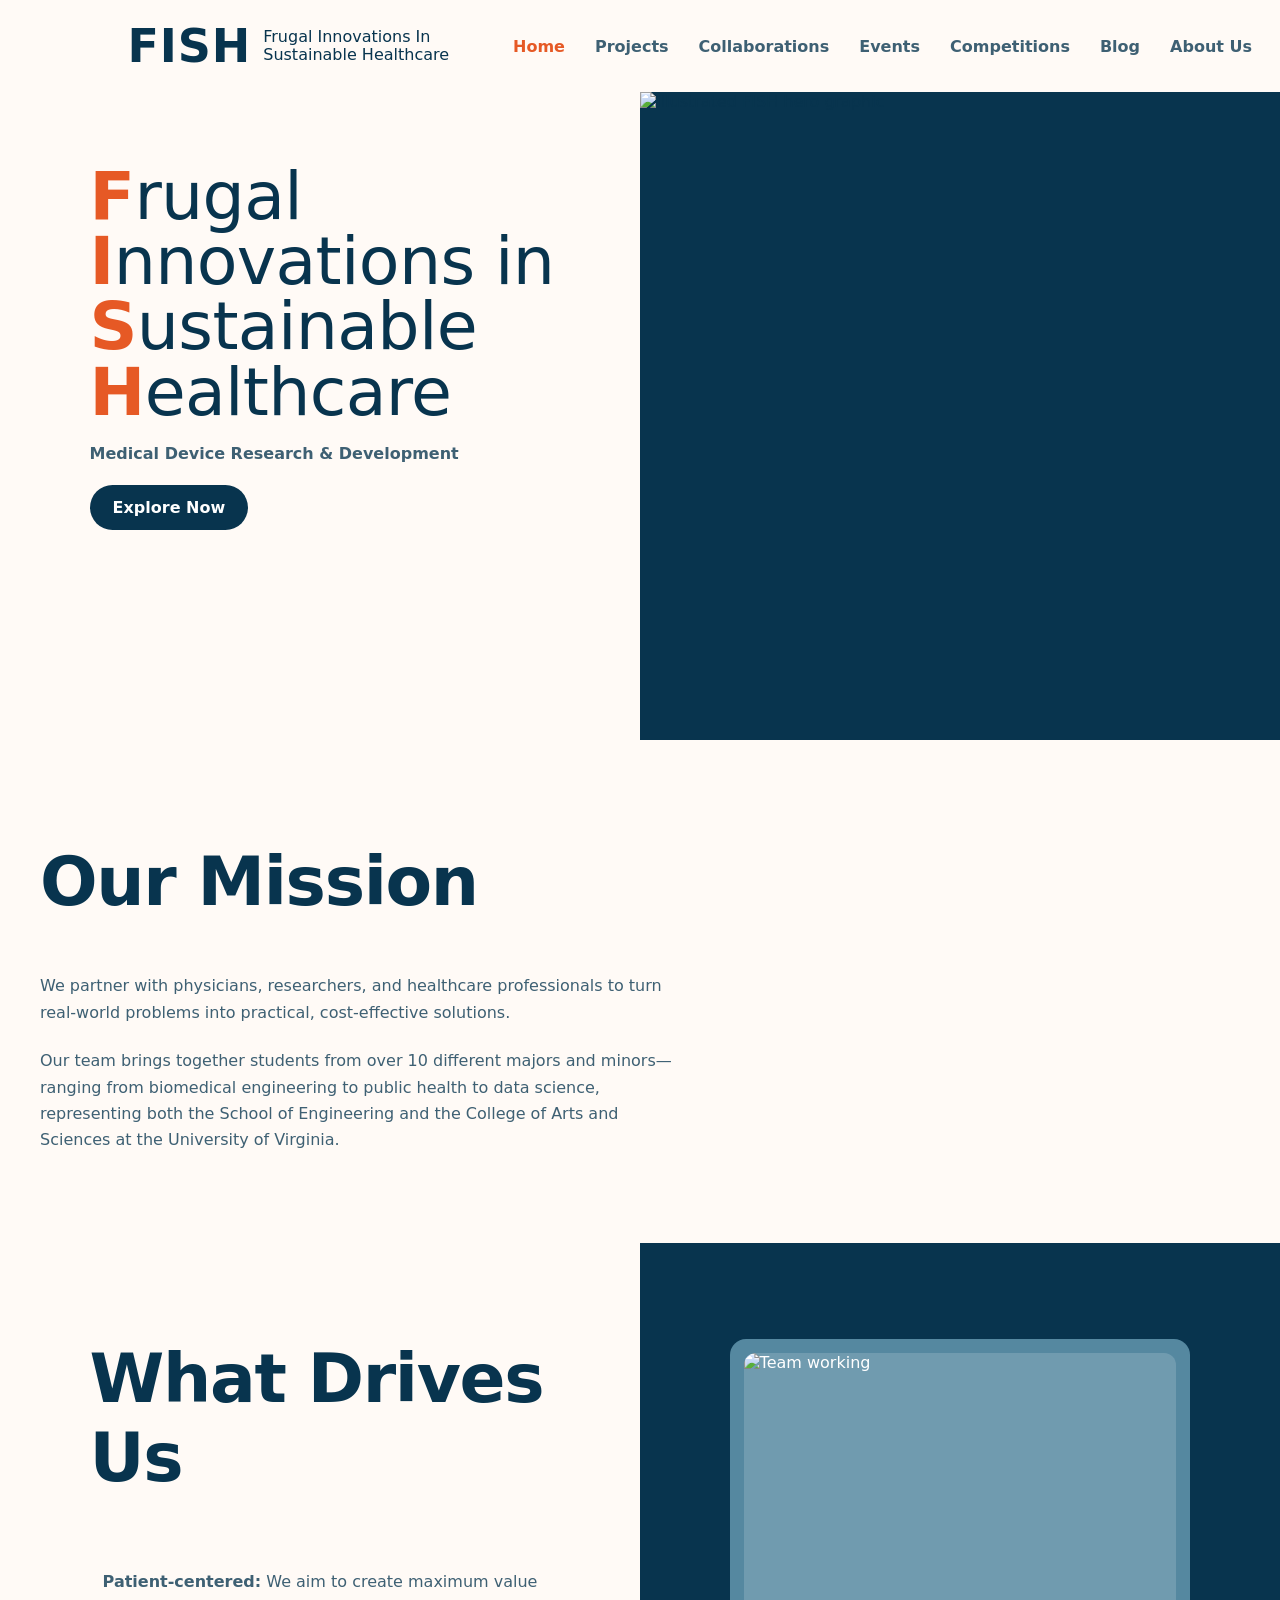
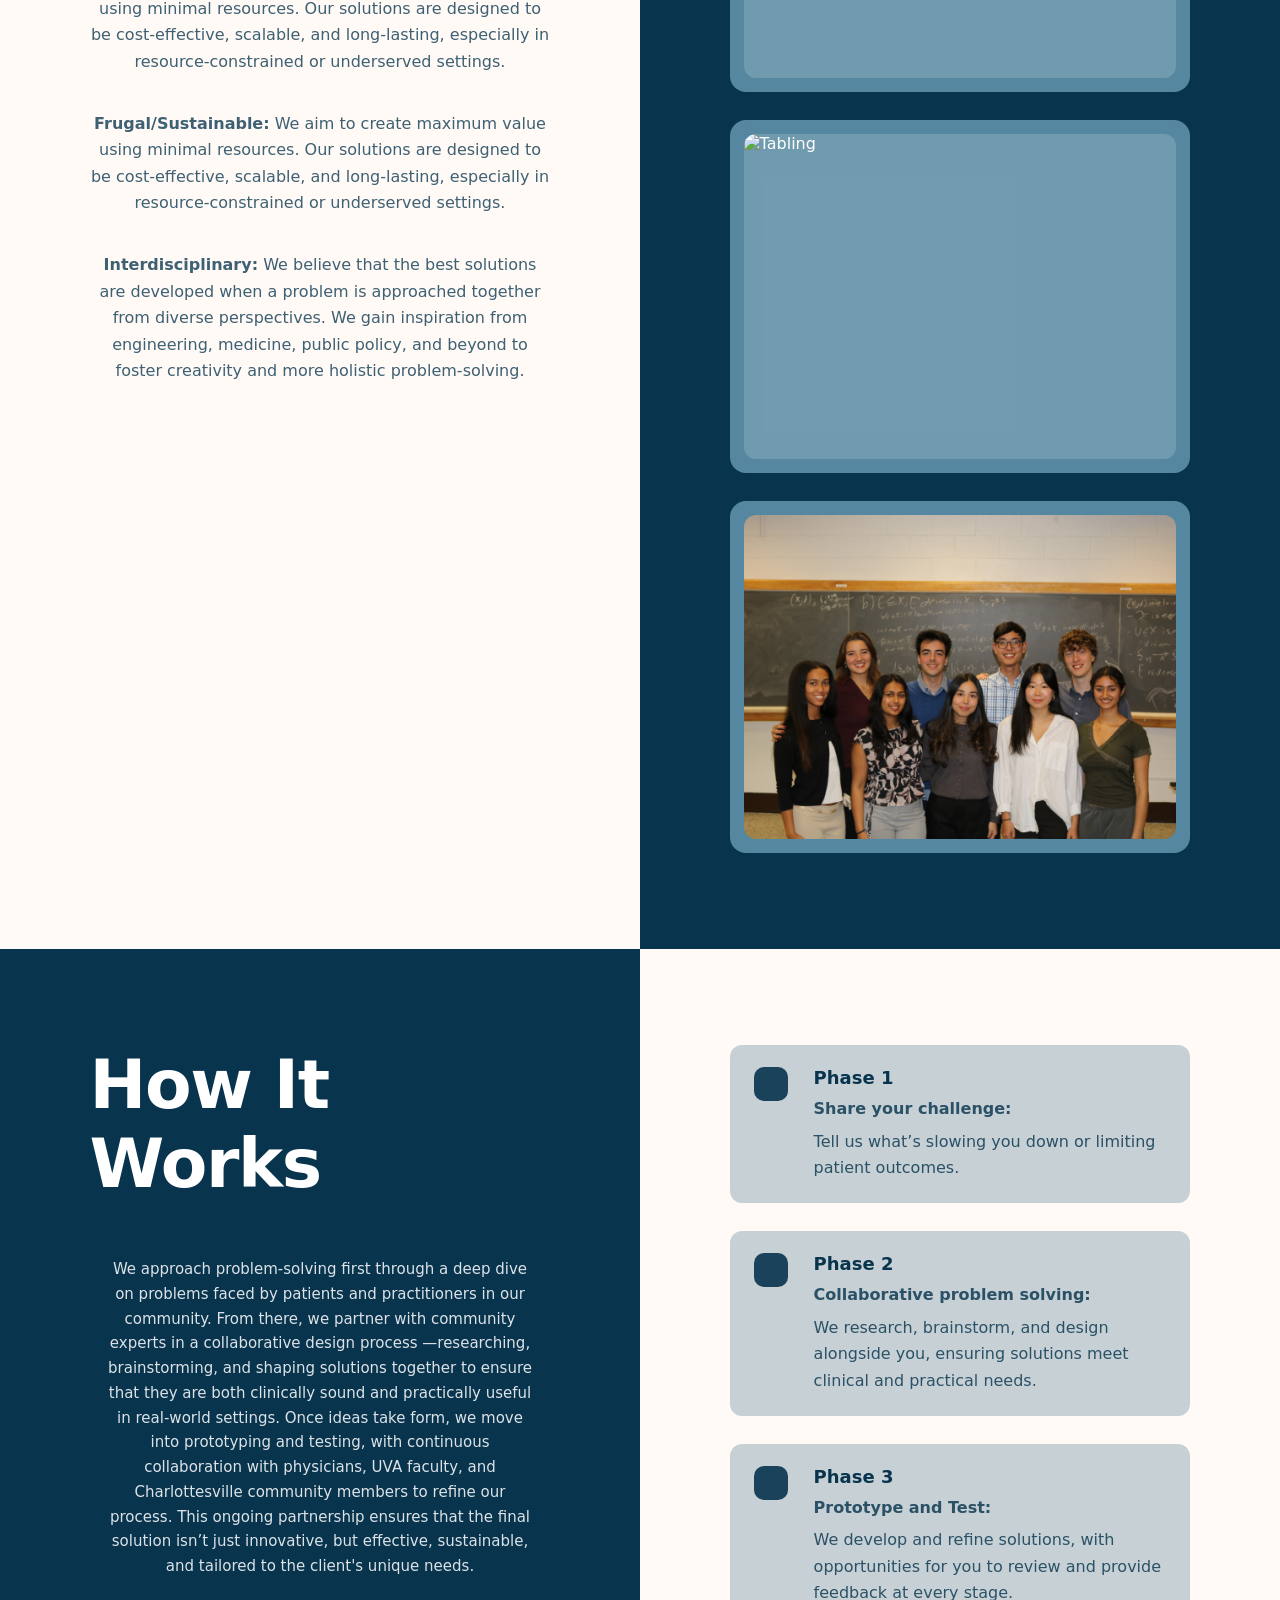
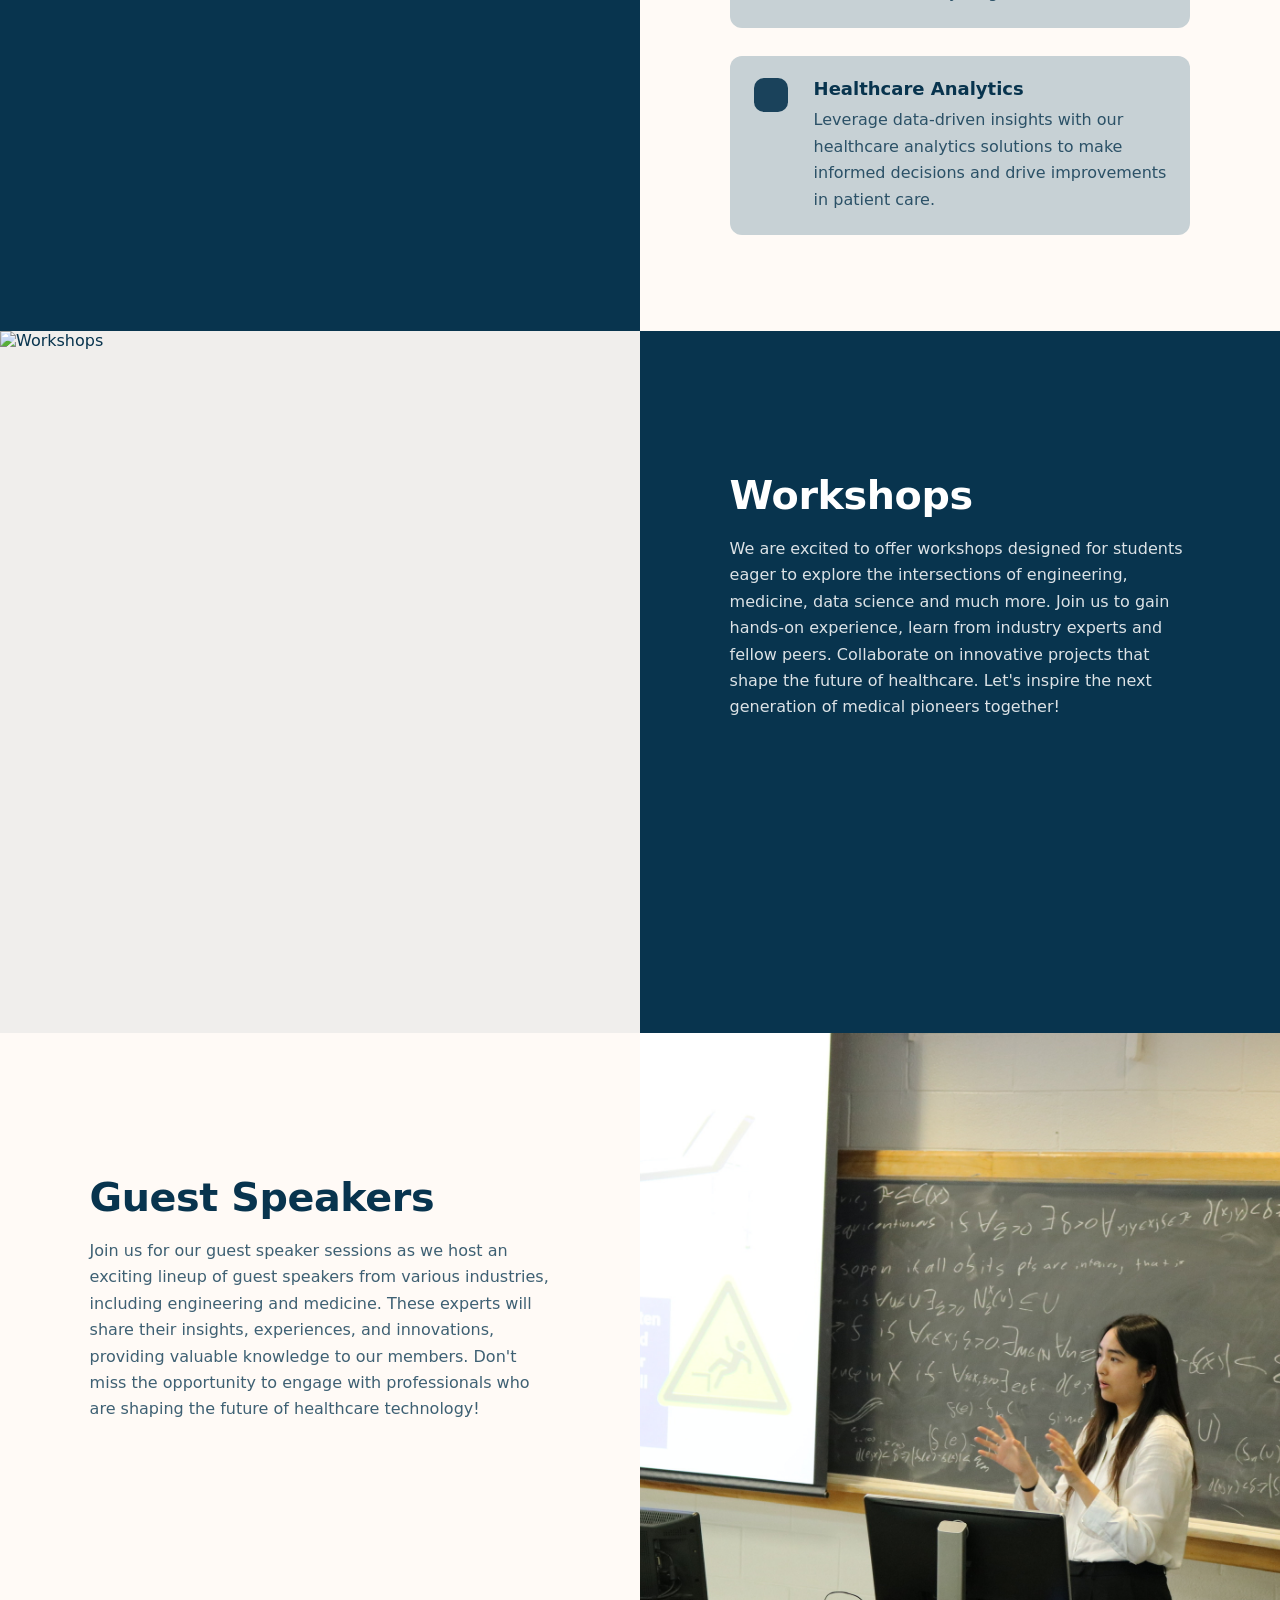
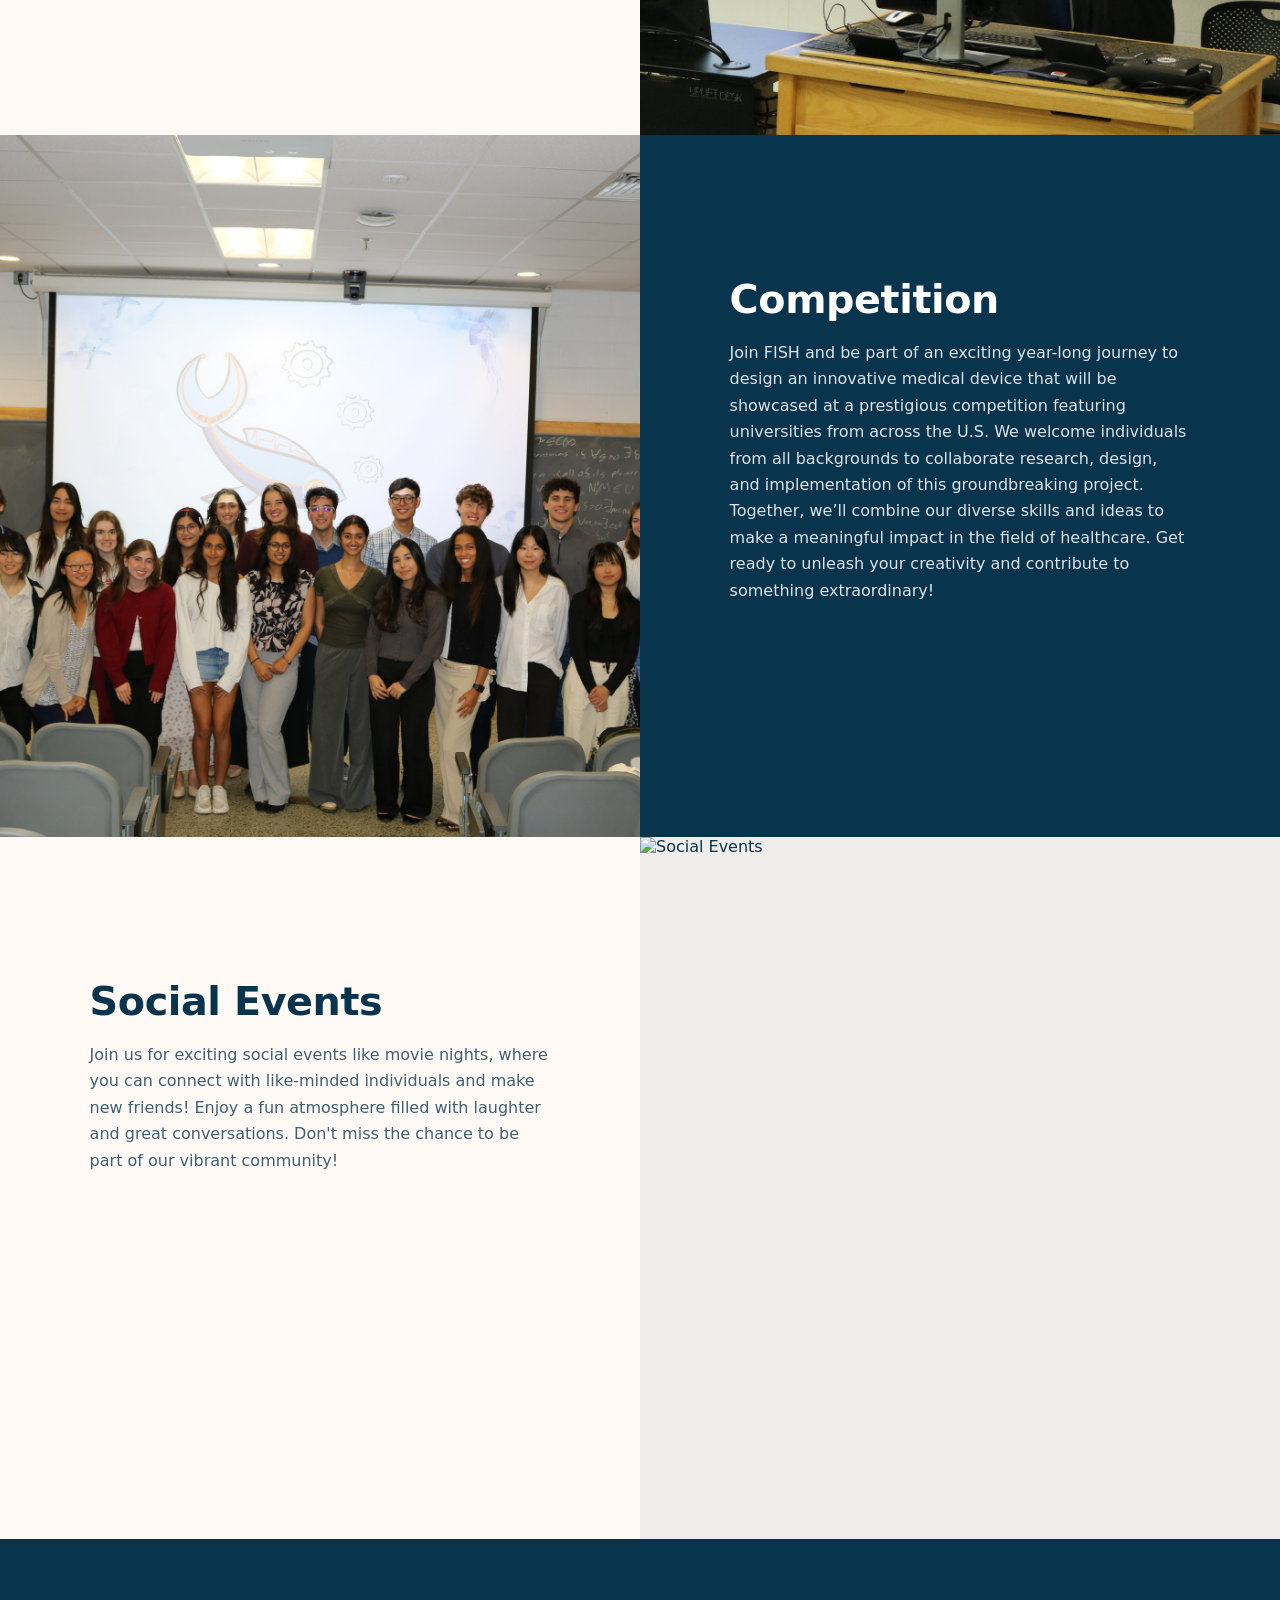
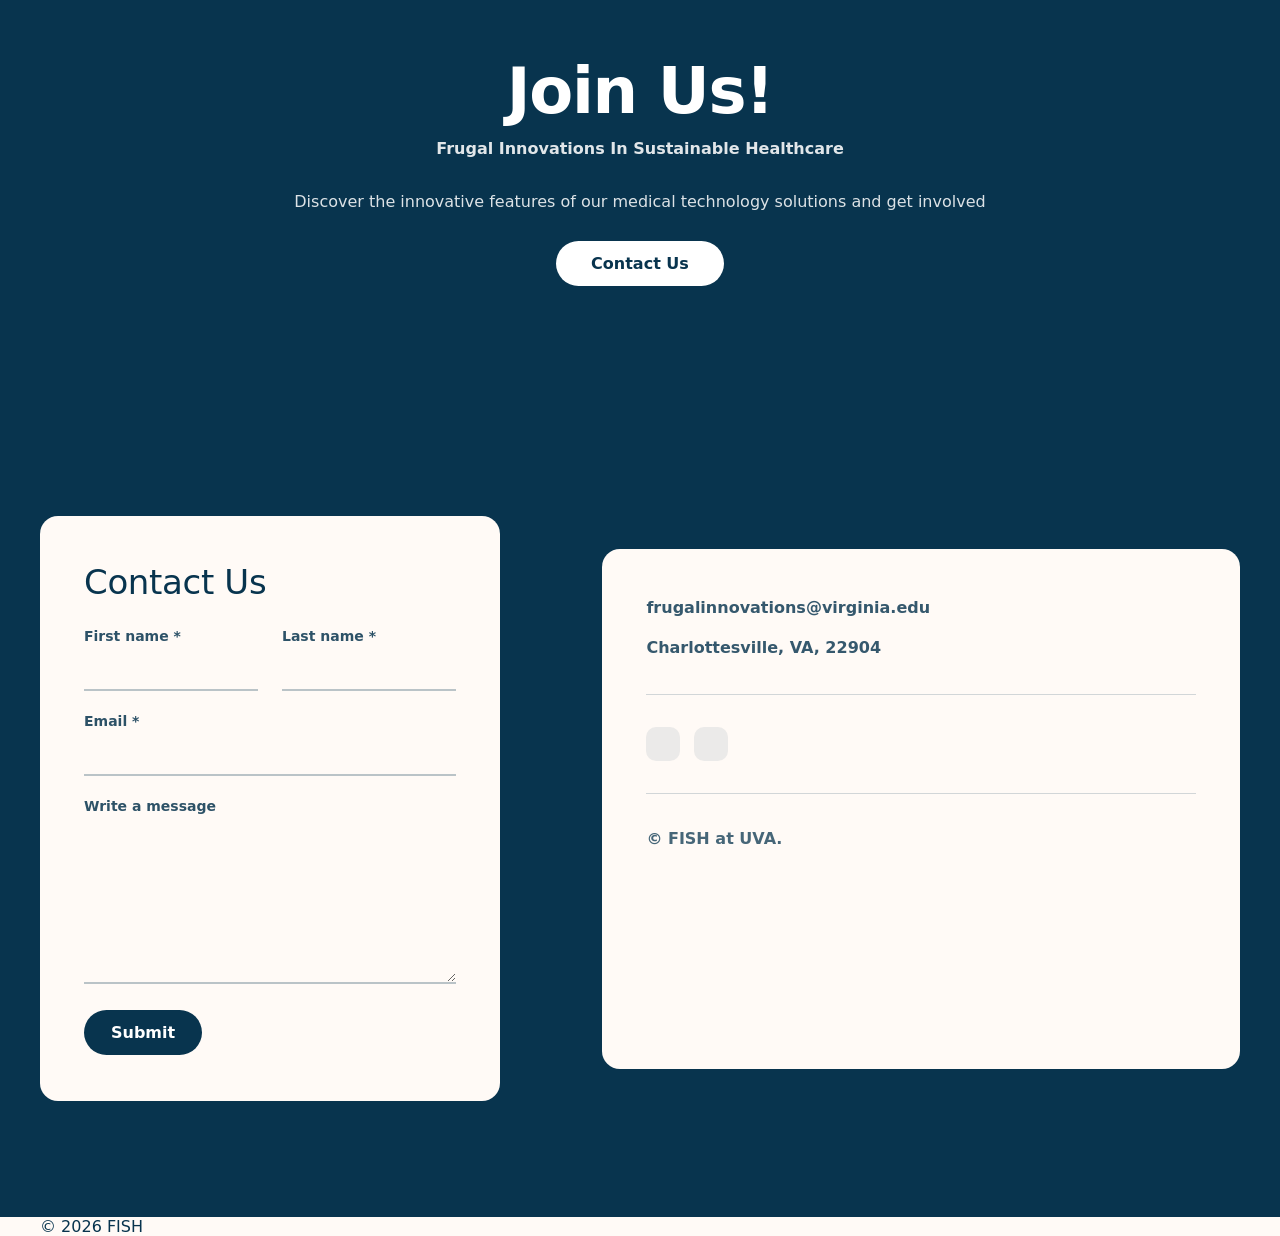
==== index.html @ 3582f3e3 "Coded home page and added most necessary images" ====
<!doctype html>
<html lang="en">
<head>
    <meta charset="utf-8" />
    <meta name="viewport" content="width=device-width, initial-scale=1" />
    <title>FISH | Home</title>
    <link rel="stylesheet" href="css/styles.css" />
</head>

<body>
<!-- Fixed header (always visible) -->
<header class="site-header">
    <div class="container header-inner">
        <a class="brand" href="index.html" aria-label="Home">
            <img class="brand-mark" src="assets/brand/fish-main.png" alt="FISH logo" />
            <div class="brand-meta brand-meta--inline">
                <div class="brand-name">FISH</div>
                <div class="brand-tagline brand-tagline--inline">
                    Frugal Innovations In<br> Sustainable Healthcare
                </div>
            </div>
        </a>

        <button class="nav-toggle" aria-controls="primary-nav" aria-expanded="false">
            <span class="sr-only">Menu</span> ☰
        </button>

        <nav id="primary-nav" class="site-nav" aria-label="Primary navigation">
            <a class="nav-link" href="index.html">Home</a>

            <div class="nav-dropdown">
                <a class="nav-link" href="pages/projects.html">Projects</a>
                <div class="dropdown-panel" role="menu" aria-label="Projects submenu">
                    <a class="dropdown-link" href="pages/timeline.html">Timeline</a>
                </div>
            </div>

            <a class="nav-link" href="pages/collaborations.html">Collaborations</a>
            <a class="nav-link" href="pages/events.html">Events</a>
            <a class="nav-link" href="pages/competitions.html">Competitions</a>
            <a class="nav-link" href="pages/blog.html">Blog</a>
            <a class="nav-link" href="pages/about.html">About Us</a>
        </nav>
    </div>
</header>

<main class="page">
    <!-- First Section -->
    <section class="hero">
        <div class="container hero-inner">
            <div class="hero-left">
                <h1 class="hero-title">
                    <span class="accent">F</span>rugal<br>
                    <span class="accent">I</span>nnovations in<br>
                    <span class="accent">S</span>ustainable<br>
                    <span class="accent">H</span>ealthcare
                </h1>

                <p class="hero-subtitle">Medical Device Research &amp; Development</p>

                <a class="btn primary" href="pages/projects.html">Explore Now</a>

                <!-- Optional decorative PNG later:
                <img class="hero-decor hero-decor-coral" src="assets/photos/hero-coral.png" alt="" aria-hidden="true">
                -->
            </div>

            <div class="hero-right">
                <img
                        class="hero-illustration"
                        src="assets/brand/fish-illustration.png"
                        alt="Illustrated FISH hero graphic"
                />
            </div>
        </div>
    </section>

    <!-- (Below here: same structure as before; keeping placeholders for photos) -->

    <!-- OUR MISSION -->
    <section class="mission" id="mission">
        <div class="mission-title-row">
            <h2 class="mission-title">Our Mission</h2>
            <!-- <span class="mission-squiggle" aria-hidden="true"></span> -->
        </div>

        <div class="mission-body">
            <div class="mission-text">
                <p>
                    We partner with physicians, researchers, and healthcare professionals to turn
                    real-world problems into practical, cost-effective solutions.
                </p>
                <p>

                    Our team brings together students from over 10 different majors and minors—ranging from biomedical
                    engineering to public health to data science, representing both the School of Engineering
                    and the College of Arts and Sciences at the University of Virginia.
                </p>
            </div>

            <div class="mission-art">
                <!-- Uncomment later if/when you add it:
                <img src="assets/photos/mission-coral.png" alt="" aria-hidden="true">
                -->
                <!-- <div class="mission-art-circle" aria-hidden="true"></div> -->
            </div>
        </div>
    </section>

    <!-- WHAT DRIVES US (split) -->
    <section class="split split--right-dark drives" id="drives">
        <div class="split-side split-left">
            <div class="split-content drives-left">
                <h2 class="title-xl">What Drives Us</h2>

                <div class="drives-copy">
                    <p>
                        <strong>Patient-centered:</strong> We aim to create maximum value using minimal resources.
                        Our solutions are designed to be cost-effective, scalable, and long-lasting,
                        especially in resource-constrained or underserved settings.
                    </p>

                    <p>
                        <strong>Frugal/Sustainable:</strong> We aim to create maximum value using minimal resources.
                        Our solutions are designed to be cost-effective, scalable, and long-lasting,
                        especially in resource-constrained or underserved settings.
                    </p>

                    <p>
                        <strong>Interdisciplinary:</strong> We believe that the best solutions are developed
                        when a problem is approached together from diverse perspectives.
                        We gain inspiration from engineering, medicine, public policy, and beyond
                        to foster creativity and more holistic problem-solving.
                    </p>
                </div>
            </div>
        </div>

        <div class="split-side split-right">
            <div class="split-content drives-right">
                <div class="photo-stack">
                    <div class="photo-frame">
                        <div class="photo-inner">
                            <img src="assets/photos/what-drives-us-image-1.heic" alt="Team working" />
                        </div>
                    </div>

                    <div class="photo-frame">
                        <div class="photo-inner">
                            <img src="assets/photos/what-drives-us-image-2.HEIC" alt="Tabling" />
                        </div>
                    </div>

                    <div class="photo-frame">
                        <div class="photo-inner">
                            <img src="assets/photos/what-drives-us-image-3.JPG" alt="Group photo" />
                        </div>
                    </div>
                </div>
            </div>
        </div>
    </section>

    <!-- HOW IT WORKS (split, left dark) -->
    <section class="split split--left-dark how" id="how">
        <div class="split-side split-left">
            <div class="split-content how-left">
                <h2 class="title-xl title-xl--light">How It Works</h2>

                <p class="how-paragraph">
                    We approach problem-solving first through a deep dive on problems faced by patients
                    and practitioners in our community.
                    From there, we partner with community experts in a collaborative design process
                    —researching, brainstorming, and shaping solutions together to ensure that they are
                    both clinically sound and practically useful in real-world settings.
                    Once ideas take form, we move into prototyping and testing,
                    with continuous collaboration with physicians, UVA faculty, and Charlottesville community members
                    to refine our process. This ongoing partnership ensures that the final solution isn’t just innovative,
                    but effective, sustainable, and tailored to the client's unique needs.
                </p>
            </div>
        </div>

        <div class="split-side split-right">
            <div class="split-content how-right">
                <div class="card-stack">
                    <article class="phase-card">
                        <div class="phase-icon" aria-hidden="true"></div>
                        <div>
                            <h3 class="phase-title">Phase 1</h3>
                            <p class="phase-bold">Share your challenge:</p>
                            <p>Tell us what’s slowing you down or limiting patient outcomes.</p>
                        </div>
                    </article>

                    <article class="phase-card">
                        <div class="phase-icon" aria-hidden="true"></div>
                        <div>
                            <h3 class="phase-title">Phase 2</h3>
                            <p class="phase-bold">Collaborative problem solving:</p>
                            <p>We research, brainstorm, and design alongside you, ensuring solutions meet clinical and practical needs.</p>
                        </div>
                    </article>

                    <article class="phase-card">
                        <div class="phase-icon" aria-hidden="true"></div>
                        <div>
                            <h3 class="phase-title">Phase 3</h3>
                            <p class="phase-bold">Prototype and Test:</p>
                            <p>We develop and refine solutions, with opportunities for you to review and provide feedback at every stage.</p>
                        </div>
                    </article>

                    <article class="phase-card">
                        <div class="phase-icon" aria-hidden="true"></div>
                        <div>
                            <h3 class="phase-title">Healthcare Analytics</h3>
                            <p>Leverage data-driven insights with our healthcare analytics solutions to make informed decisions and drive improvements in patient care.</p>
                        </div>
                    </article>
                </div>
            </div>
        </div>
    </section>

    <!-- WORKSHOPS (photo left, dark panel right) -->
    <section class="split split--right-dark feature" id="workshops">
        <div class="split-side split-left">
            <div class="feature-photo-wrap">
                <div class="feature-photo-box">
                    <img src="assets/photos/workshops-image.heic" alt="Workshops" />
                </div>
            </div>
        </div>

        <div class="split-side split-right">
            <div class="split-content feature-panel">
                <h2 class="title-lg title-lg--light">Workshops</h2>
                <p class="feature-text">
                    We are excited to offer workshops designed for students eager to explore the intersections of engineering, medicine,
                    data science and much more. Join us to gain hands-on experience, learn from industry experts and fellow peers.
                    Collaborate on innovative projects that shape the future of healthcare. Let's inspire the next generation of medical pioneers together!
                </p>
            </div>
        </div>
    </section>

    <!-- GUEST SPEAKERS (light text left, photo right) -->
    <section class="split feature feature--reverse" id="guest-speakers">
        <div class="split-side split-left">
            <div class="split-content feature-panel feature-panel--light">
                <h2 class="title-lg">Guest Speakers</h2>
                <p class="feature-text feature-text--dark">
                    Join us for our guest speaker sessions as we host an exciting lineup of guest speakers from various industries, including engineering and medicine.
                    These experts will share their insights, experiences, and innovations, providing valuable knowledge to our members.
                    Don't miss the opportunity to engage with professionals who are shaping the future of healthcare technology!
                </p>
            </div>
        </div>

        <div class="split-side split-right split-right--photo">
            <div class="feature-photo-wrap">
                <div class="feature-photo-box">
                    <img src="assets/photos/guest-speakers-image.JPG" alt="Guest Speakers" />
                </div>
            </div>
        </div>
    </section>

    <!-- COMPETITION (photo left, dark panel right) -->
    <section class="split split--right-dark feature" id="competition">
        <div class="split-side split-left">
            <div class="feature-photo-wrap">
                <div class="feature-photo-box">
                    <img src="assets/photos/competition-image.JPG" alt="Competition" />
                </div>
            </div>
        </div>

        <div class="split-side split-right">
            <div class="split-content feature-panel">
                <h2 class="title-lg title-lg--light">Competition</h2>
                <p class="feature-text">
                    Join FISH and be part of an exciting year-long journey to design an innovative medical device that will be showcased at a prestigious competition featuring universities from across the U.S.
                    We welcome individuals from all backgrounds to collaborate research, design, and implementation of this groundbreaking project.
                    Together, we’ll combine our diverse skills and ideas to make a meaningful impact in the field of healthcare.
                    Get ready to unleash your creativity and contribute to something extraordinary!
                </p>
            </div>
        </div>
    </section>

    <!-- SOCIAL EVENTS (light text left, photo right) -->
    <section class="split feature feature--reverse" id="social-events">
        <div class="split-side split-left">
            <div class="split-content feature-panel feature-panel--light">
                <h2 class="title-lg">Social Events</h2>
                <p class="feature-text feature-text--dark">
                    Join us for exciting social events like movie nights, where you can connect with like-minded individuals and make new friends!
                    Enjoy a fun atmosphere filled with laughter and great conversations.
                    Don't miss the chance to be part of our vibrant community!
                </p>
            </div>
        </div>

        <div class="split-side split-right split-right--photo">
            <div class="feature-photo-wrap">
                <div class="feature-photo-box">
                    <img src="assets/photos/social-events-image.JPG" alt="Social Events" />
                </div>
            </div>
        </div>
    </section>

    <!-- JOIN US (full-width band) -->
    <section class="cta" id="join">
        <div class="cta-inner">
            <h2 class="cta-title">Join Us!</h2>
            <p class="cta-subtitle">Frugal Innovations In Sustainable Healthcare</p>
            <p class="cta-desc">Discover the innovative features of our medical technology solutions and get involved</p>
            <a class="btn cta-btn" href="#contact">Contact Us</a>
        </div>
    </section>

    <!-- CONTACT (full-width dark background with two cards) -->
    <section class="contact-section" id="contact">
        <div class="contact-grid">
            <div class="contact-card">
                <h2 class="contact-title">Contact Us</h2>

                <form class="contact-form" action="#" method="post">
                    <div class="form-row">
                        <div class="field">
                            <label for="firstName">First name *</label>
                            <input id="firstName" name="firstName" required />
                        </div>

                        <div class="field">
                            <label for="lastName">Last name *</label>
                            <input id="lastName" name="lastName" required />
                        </div>
                    </div>

                    <div class="field">
                        <label for="email">Email *</label>
                        <input id="email" name="email" type="email" required />
                    </div>

                    <div class="field">
                        <label for="message">Write a message</label>
                        <textarea id="message" name="message" rows="6"></textarea>
                    </div>

                    <button class="btn submit-btn" type="submit">Submit</button>
                </form>
            </div>

            <div class="contact-card contact-card--wide">
                <div class="contact-info">
                    <p class="contact-line">frugalinnovations@virginia.edu</p>
                    <p class="contact-line">Charlottesville, VA, 22904</p>

                    <div class="divider"></div>

                    <div class="social-row" aria-label="Social links">
                        <a class="social-icon" href="#" aria-label="GroupMe">
                            <!-- <img src="assets/brand/groupme.png" alt="" /> -->
                        </a>
                        <a class="social-icon" href="#" aria-label="Instagram">
                            <!-- <img src="assets/brand/instagram.png" alt="" /> -->
                        </a>
                    </div>

                    <div class="divider"></div>

                    <p class="fineprint">© FISH at UVA.</p>
                </div>
            </div>
        </div>
    </section>

<footer class="site-footer">
    <div class="container footer-inner">
        <span>© <span id="year"></span> FISH</span>
    </div>
</footer>

<script src="js/nav.js"></script>
</body>
</html>
---- css/styles.css ----
:root{
    /* Wix colors you provided */
    --bg: #FFFAF6;        /* base color */
    --panel: #08344E;     /* base color behind illustration */
    --accent: #E65925;    /* accent orange */

    /* system font stack (no API) */
    --font: system-ui, -apple-system, "Segoe UI", Roboto, Helvetica, Arial, "Noto Sans", "Liberation Sans", sans-serif;


    /* Supporting colors */
    --text: #08344E;
    --muted: rgba(8, 52, 78, 0.78);
    --muted2: rgba(8, 52, 78, 0.65);
    --border: rgba(8, 52, 78, 0.14);

    --header-h: 92px;
    --max: 1200px;
    --pad: 24px;
}

*{ box-sizing: border-box; }
html, body { height: 100%; }
body{
    margin: 0;
    background: var(--bg);
    color: var(--text);
    font-family: var(--font);
}

button, input, textarea, select{
    font: inherit;
}

a{ color: inherit; text-decoration: none; }
img{ display: block; max-width: 100%; height: auto; }

.container{
    width: min(var(--max), 100% - 2*var(--pad));
    margin: 0 auto;
}

.page{ padding-top: var(--header-h); }

/* ---------- Header ---------- */
.site-header{
    position: fixed;
    top: 0; left: 0; right: 0;
    height: var(--header-h);
    background: var(--bg);
    z-index: 1000;
}

.header-inner{
    height: 100%;
    display: flex;
    align-items: center;
    justify-content: space-between;
    gap: 18px;
}

.brand{
    display: flex;
    align-items: center;
    gap: 12px;
}

.brand-mark{ height: 148px; width: auto; }

.brand-name{
    font-size: 46px;
    font-weight: 800;
    letter-spacing: 0.02em;
}


.brand-meta--inline{
    display: flex;
    align-items: center;
    gap: 12px;
}

.brand-tagline--inline{
    margin-top: 0;     /* remove the old top margin */
    line-height: 1.1;
}


/* Nav */
.site-nav{
    display: flex;
    align-items: center;
    gap: 22px;
}

.nav-link{
    padding: 10px 4px;
    font-weight: 650;
    color: var(--muted);
}

.nav-link.active{ color: var(--accent); }
.nav-link:hover{ color: var(--text); }



/* Projects dropdown */
.nav-dropdown{ position: relative; }
.dropdown-panel{
    display: none;
    position: absolute;
    top: 44px;
    left: 0;
    min-width: 180px;
    background: var(--bg);
    border: 1px solid var(--border);
    border-radius: 14px;
    padding: 8px;
}
.nav-dropdown:hover .dropdown-panel,
.nav-dropdown:focus-within .dropdown-panel{
    display: block;
}
.dropdown-link{
    display: block;
    padding: 10px 10px;
    border-radius: 10px;
    font-weight: 650;
    color: var(--muted);
}
.dropdown-link:hover{ background: rgba(8,52,78,0.05); }

.nav-dropdown.open .dropdown-panel{
    display: block;
}

/* Mobile menu */
.nav-toggle{
    display: none;
    border: 1px solid var(--border);
    background: var(--bg);
    border-radius: 12px;
    padding: 8px 10px;
    font-size: 18px;
}
.sr-only{
    position:absolute;
    width:1px; height:1px;
    padding:0; margin:-1px;
    overflow:hidden;
    clip: rect(0,0,0,0);
    white-space: nowrap;
    border:0;
}

/* ---------- Hero ---------- */
.hero{
    padding: 34px 0 10px;
}

.hero-inner{
    display: grid;
    grid-template-columns: 1fr 1.28fr;
    gap: 34px;
    align-items: stretch;
}

.hero-left{
    padding-top: 60px; /* pushes title down like Wix */
    position: relative;
}

.hero-title{
    margin: 0 0 16px;
    font-size: clamp(48px, 5.2vw, 86px);
    line-height: 0.98;
    letter-spacing: -0.01em;
    font-weight: 500;
}

.accent{
    color: var(--accent);
    font-weight: 650;
}

.hero-subtitle{
    margin: 0 0 18px;
    color: var(--muted);
    font-weight: 650;
}

.btn{
    display: inline-flex;
    align-items: center;
    justify-content: center;
    padding: 12px 22px;
    border-radius: 999px;
    font-weight: 750;
    border: 1px solid transparent;
}
.btn.primary{
    background: var(--panel);
    color: white;
}

/* Right panel like screenshot */
.hero-right{
    background: var(--panel);
    min-height: 560px;
    display: flex;
    overflow: hidden;
}

.hero-illustration{
    width: 100%;
    height: 100%;
    object-fit: cover;
    object-position: center top; /* keeps fish higher like Wix crop */
}

/* Optional decorative assets later */
.hero-decor{
    position: absolute;
    pointer-events: none;
}


/* ---------- Responsive ---------- */
@media (max-width: 980px){
    .hero-inner{ grid-template-columns: 1fr; }
    .hero-right{ min-height: 420px; }
    .hero-left{ padding-top: 24px; }
}

@media (max-width: 860px){
    .nav-toggle{ display: inline-flex; }
    .site-nav{
        position: absolute;
        top: var(--header-h);
        left: var(--pad);
        right: var(--pad);
        display: none;
        flex-direction: column;
        background: var(--bg);
        border: 1px solid var(--border);
        border-radius: 16px;
        padding: 10px;
    }
    .site-nav.open{ display: flex; }
    .dropdown-panel{ position: static; display: block; border: none; padding: 0; }
}

/* ---------- Shared spacing + typography helpers ---------- */
:root{
    --gutter: clamp(28px, 6vw, 120px);
    --split-pad: clamp(64px, 7vw, 120px);
    --split-min-h: 660px;

    /* Used for cards / mats (approx Wix) */
    --card-bg: #C7D1D5;
    --mat: rgba(127, 182, 204, 0.65); /* light blue-ish mat behind photos */
}

p{
    margin: 0;
    line-height: 1.65;
}

strong{ font-weight: 800; }

/* Large section titles like Wix */
.title-xl{
    margin: 0 0 34px;
    font-size: clamp(54px, 5.3vw, 84px);
    letter-spacing: -0.02em;
    font-weight: 800;
    color: var(--text);
}
.title-xl--light{ color: #fff; }

.title-lg{
    margin: 0 0 18px;
    font-size: clamp(34px, 3.1vw, 44px);
    letter-spacing: -0.01em;
    font-weight: 800;
    color: var(--text);
}
.title-lg--light{ color: #fff; }

/* ---------- Our Mission ---------- */
.mission{
    padding: clamp(74px, 7vw, 120px) 0;
}

.mission-title-row{
    display: flex;
    align-items: center;
    justify-content: center;
    gap: 26px;
    margin-bottom: 42px;
}

.mission-title{
    margin: 0;
    font-size: clamp(54px, 5.3vw, 84px);
    letter-spacing: -0.02em;
    font-weight: 800;
}

.mission-body{
    width: min(var(--max), 100% - 2*var(--pad));
    margin: 0 auto;
    display: grid;
    grid-template-columns: 1.15fr 0.85fr;
    gap: clamp(40px, 6vw, 120px);
    align-items: center;
}

.mission-text{
    max-width: 760px;
    color: var(--muted);
}

.mission-text p + p{
    margin-top: 22px; /* matches Wix paragraph spacing */
}

.mission-art{
    display: flex;
    justify-content: center;
    align-items: center;
}

/* placeholder circle */
.mission-art-circle{
    width: 210px;
    height: 210px;
    border-radius: 999px;
    background: rgba(127, 182, 204, 0.45);
    border: 2px dashed rgba(8, 52, 78, 0.16);
}

/* squiggle placeholder */
.mission-squiggle{
    width: 90px;
    height: 34px;
    display: inline-block;
    border-radius: 999px;
    border: 3px solid rgba(8,52,78,0.85);
    border-left-color: transparent;
    border-bottom-color: transparent;
    transform: rotate(10deg);
    opacity: 0.9;
}

/* ---------- Full-bleed split system (matches Wix’s 50/50 sections) ---------- */
.split{
    display: grid;
    grid-template-columns: 1fr 1fr;
    min-height: var(--split-min-h);
}

.split-side{
    padding: var(--split-pad) var(--gutter);
    display: flex;
    align-items: center;
}

.split-content{
    width: min(640px, 100%);
}

.split--right-dark .split-right{
    background: var(--panel);
    color: #fff;
}
.split--right-dark .split-right p{
    color: rgba(255,255,255,0.86);
}

.split--left-dark .split-left{
    background: var(--panel);
    color: #fff;
}
.split--left-dark .split-left p{
    color: rgba(255,255,255,0.86);
}

/* ---------- What Drives Us ---------- */
.drives-left .drives-copy{
    display: grid;
    gap: 36px;             /* Wix-like vertical rhythm */
    max-width: 560px;
}

.drives-left .drives-copy p{
    color: var(--muted);
    text-align: center;     /* matches screenshot */
}

.photo-stack{
    width: 100%;
    display: flex;
    flex-direction: column;
    gap: 28px;
    align-items: center;
    justify-content: center;
}

.photo-frame{
    width: min(420px, 100%);   /* smaller card width */
    padding: 14px;             /* slightly tighter */
    background: var(--mat);
    border-radius: 16px;
}

.photo-inner{
    width: 100%;
    aspect-ratio: 16 / 10;     /* a little shorter */
    border-radius: 12px;
    overflow: hidden;
    background: rgba(255,255,255,0.16); /* placeholder */
}

.photo-inner img{
    width: 100%;
    height: 100%;
    object-fit: cover;
}

/* ---------- How It Works ---------- */
.how-left{
    text-align: center;
}

.how-paragraph{
    max-width: 420px;
    margin: 0 auto;
    font-size: 15px;
}

.card-stack{
    display: grid;
    gap: 28px;
    width: min(620px, 100%);
}

.phase-card{
    background: var(--card-bg);
    border-radius: 12px;
    padding: 22px 24px;
    display: grid;
    grid-template-columns: 44px 1fr;
    gap: 16px;
    color: var(--text);
}

.phase-icon{
    width: 34px;
    height: 34px;
    border-radius: 10px;
    background: rgba(8,52,78,0.9);
}

.phase-title{
    margin: 0 0 8px;
    font-size: 18px;
    font-weight: 900;
}

.phase-bold{
    margin: 0 0 6px;
    font-weight: 800;
    color: rgba(8,52,78,0.88);
}

.phase-card p{
    color: rgba(8,52,78,0.82);
}

/* ---------- Feature sections (Workshops / Guest / Competition / Social) ---------- */
.feature{
    min-height: var(--split-min-h);
}

.feature--reverse{
    /* text left, photo right */
}

.split-right--photo{
    padding: 0;            /* photo should feel “edge-to-edge” like Wix */
    display: flex;
    align-items: stretch;
}

.feature-photo-wrap{
    width: 100%;
    display: flex;
    align-items: center;
    justify-content: center;
}

.feature-photo-box{
    width: 100%;
    height: clamp(420px, 56vh, 620px);
    background: rgba(8,52,78,0.06); /* placeholder if image commented out */
    overflow: hidden;
}

.feature-photo-box img{
    width: 100%;
    height: 100%;
    object-fit: cover;
}

.feature-panel{
    width: min(560px, 100%);
}

.feature-text{
    color: rgba(255,255,255,0.86);
    max-width: 520px;
}

.feature-panel--light .feature-text--dark{
    color: var(--muted);
    max-width: 520px;
}

/* ---------- Join Us band ---------- */
.cta{
    background: var(--panel);
    padding: clamp(78px, 7vw, 120px) var(--pad);
    text-align: center;
    color: #fff;
}

.cta-inner{
    width: min(var(--max), 100%);
    margin: 0 auto;
}

.cta-title{
    margin: 0 0 8px;
    font-size: clamp(56px, 5vw, 80px);
    font-weight: 900;
    letter-spacing: -0.02em;
}

.cta-subtitle{
    margin: 0 0 26px;
    color: rgba(255,255,255,0.88);
    font-weight: 650;
}

.cta-desc{
    margin: 0 auto 26px;
    max-width: 720px;
    color: rgba(255,255,255,0.86);
}

.btn.cta-btn{
    background: #fff;
    color: var(--panel);
    border-radius: 999px;
    padding: 12px 34px;
    font-weight: 800;
}

/* ---------- Contact section ---------- */
.contact-section{
    background: var(--panel);
    padding: clamp(80px, 7vw, 120px) 0;
}

.contact-grid{
    width: min(var(--max), 100% - 2*var(--pad));
    margin: 0 auto;
    display: grid;
    grid-template-columns: 460px 1fr;
    gap: clamp(40px, 6vw, 120px);
    align-items: start;
}

.contact-card{
    background: var(--bg);
    border-radius: 14px;
    padding: 46px 44px;
    min-height: 520px;
}

.contact-card--wide{
    min-height: 520px;
}

.contact-title{
    margin: 0 0 26px;
    font-size: 34px;
    font-weight: 500; /* matches Wix lighter “Contact Us” */
    letter-spacing: -0.01em;
}

.contact-form{
    display: grid;
    gap: 22px;
}

.form-row{
    display: grid;
    grid-template-columns: 1fr 1fr;
    gap: 24px;
}

.field label{
    display: block;
    font-size: 14px;
    font-weight: 650;
    color: rgba(8,52,78,0.85);
    margin-bottom: 10px;
}

.field input,
.field textarea{
    width: 100%;
    border: none;
    border-bottom: 2px solid rgba(8,52,78,0.28);
    background: transparent;
    padding: 8px 0;
    outline: none;
}

.field textarea{
    resize: vertical;
    min-height: 160px;
}

.btn.submit-btn{
    justify-self: start;
    background: var(--panel);
    color: #fff;
    border-radius: 999px;
    padding: 12px 26px;
    font-weight: 800;
}

.contact-info{
    display: grid;
    gap: 14px;
}

.contact-line{
    color: rgba(8,52,78,0.82);
    font-weight: 650;
}

.divider{
    height: 1px;
    background: rgba(8,52,78,0.18);
    margin: 18px 0;
}

.social-row{
    display: flex;
    gap: 14px;
    align-items: center;
}

.social-icon{
    width: 34px;
    height: 34px;
    border-radius: 10px;
    background: rgba(8,52,78,0.08);
    display: inline-block;
}

.fineprint{
    color: rgba(8,52,78,0.75);
    font-weight: 650;
}

/* ---------- Responsive ---------- */
@media (max-width: 980px){
    .mission-body{ grid-template-columns: 1fr; }
    .split{ grid-template-columns: 1fr; }
    .split-side{ padding: 56px var(--pad); }
    .split-right--photo{ padding: 0; }

    .contact-grid{
        grid-template-columns: 1fr;
        gap: 28px;
    }
    .contact-card{ min-height: auto; }
    .form-row{ grid-template-columns: 1fr; }
}

/* =========================================================
   Wix spacing / full-bleed overrides
   Paste at VERY BOTTOM of styles.css
   ========================================================= */

/* Make header content span wider like Wix (nav pushed farther right) */
.site-header .header-inner{
    width: calc(100% - 2*var(--pad));
    margin: 0 auto;
    max-width: none;
}

/* Make hero full-bleed 50/50 (right panel flush to edge) */
.hero{ padding: 0; }
.hero .hero-inner{
    width: 100%;
    max-width: none;
    margin: 0;
    padding: 0;
    grid-template-columns: 1fr 1fr;
    gap: 0;
}
.hero-left{
    padding-left: var(--gutter, clamp(28px, 6vw, 120px));
    padding-right: clamp(28px, 4vw, 90px);
    padding-top: clamp(70px, 8vh, 120px);
    max-width: 720px; /* keeps text block feeling like Wix */
}
.hero-right{
    min-height: clamp(560px, 72vh, 860px);
}

/* Global split sizing closer to Wix */
:root{
    --gutter: clamp(28px, 7vw, 140px);
    --split-pad: clamp(88px, 7.5vw, 140px);
    --split-min-h: clamp(700px, 78vh, 900px);
}

/* Our Mission title is left-aligned within the content width (not centered on page) */
.mission{
    padding-top: clamp(90px, 8vw, 140px);
    padding-bottom: clamp(70px, 7vw, 120px);
}
.mission-title-row{
    width: min(var(--max), 100% - 2*var(--pad));
    margin: 0 auto 52px;
    justify-content: flex-start;
    gap: 32px;
}
.mission-body{
    gap: clamp(40px, 7vw, 140px);
}
.mission-art-circle{
    width: 230px;
    height: 230px;
}

/* --- What Drives Us spacing --- */
.drives .split-side{ align-items: flex-start; }

/* Wix has a big gap between title and the paragraphs */
.drives-left .drives-copy{
    margin-top: clamp(60px, 8vh, 160px);
    max-width: 560px;
}

/* Photo frames feel a bit taller than 16:9 on Wix */
.photo-inner{ aspect-ratio: 4 / 3; }
.photo-frame{ width: min(560px, 100%); }

/* --- How It Works spacing --- */
.how .split-left,
.how .split-right{
    align-items: flex-start; /* cards start near the top, not vertically centered */
}

.how-left{
    text-align: left; /* Wix title is left aligned */
}
.how-left .title-xl{
    margin-bottom: 0; /* reduces extra gap under title */
}
.how-paragraph{
    margin-top: clamp(40px, 6vh, 110px);
    text-align: center;
    max-width: 430px;
}

/* --- Feature sections (Workshops/Competition photo is on LEFT) --- */
/* Make photo-left halves truly edge-to-edge */
.split--right-dark.feature .split-left{
    padding: 0;
    align-items: stretch;
}

/* Make photo-right halves truly edge-to-edge (Guest/Social already use split-right--photo) */
.split-right--photo{
    padding: 0;
    align-items: stretch;
}

/* Force photos to fill the entire half height (remove the old clamp height feel) */
.feature-photo-wrap{
    width: 100%;
    height: 100%;
    align-items: stretch;
    justify-content: stretch;
}
.feature-photo-box{
    width: 100%;
    height: 100%;
}

/* Text panels: Wix feels top-aligned with generous padding */
.feature .split-right,
.feature--reverse .split-left{
    align-items: flex-start;
}

/* Slightly push text down (Wix “breathing room”) */
.feature-panel,
.feature-panel--light{
    margin-top: clamp(10px, 5vh, 85px);
}

/* --- Join Us band spacing --- */
.cta{
    padding-top: clamp(110px, 9vw, 170px);
    padding-bottom: clamp(110px, 9vw, 170px);
}

/* --- Contact spacing (cards centered vertically in dark area) --- */
.contact-section{
    padding: clamp(110px, 9vw, 175px) 0;
}
.contact-grid{
    align-items: center;
    gap: clamp(50px, 8vw, 160px);
}
.contact-card{
    border-radius: 18px;
}
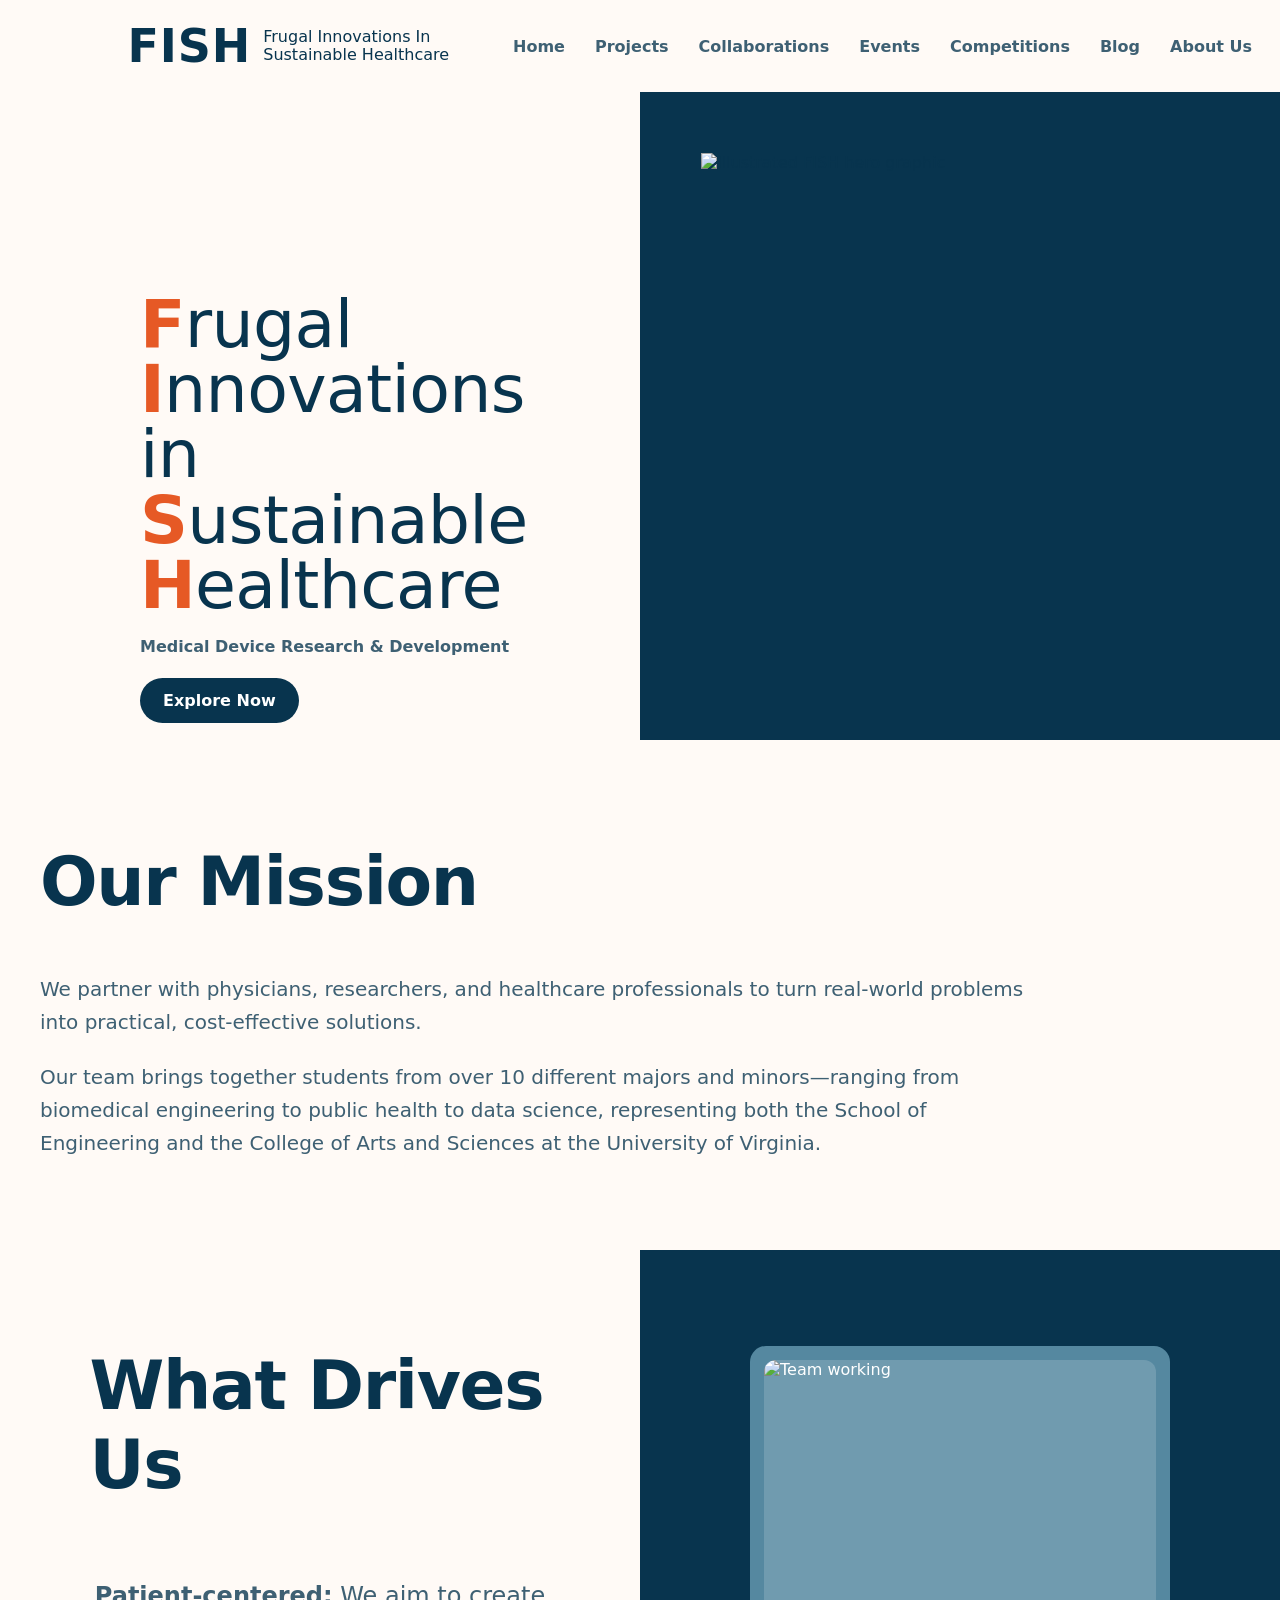
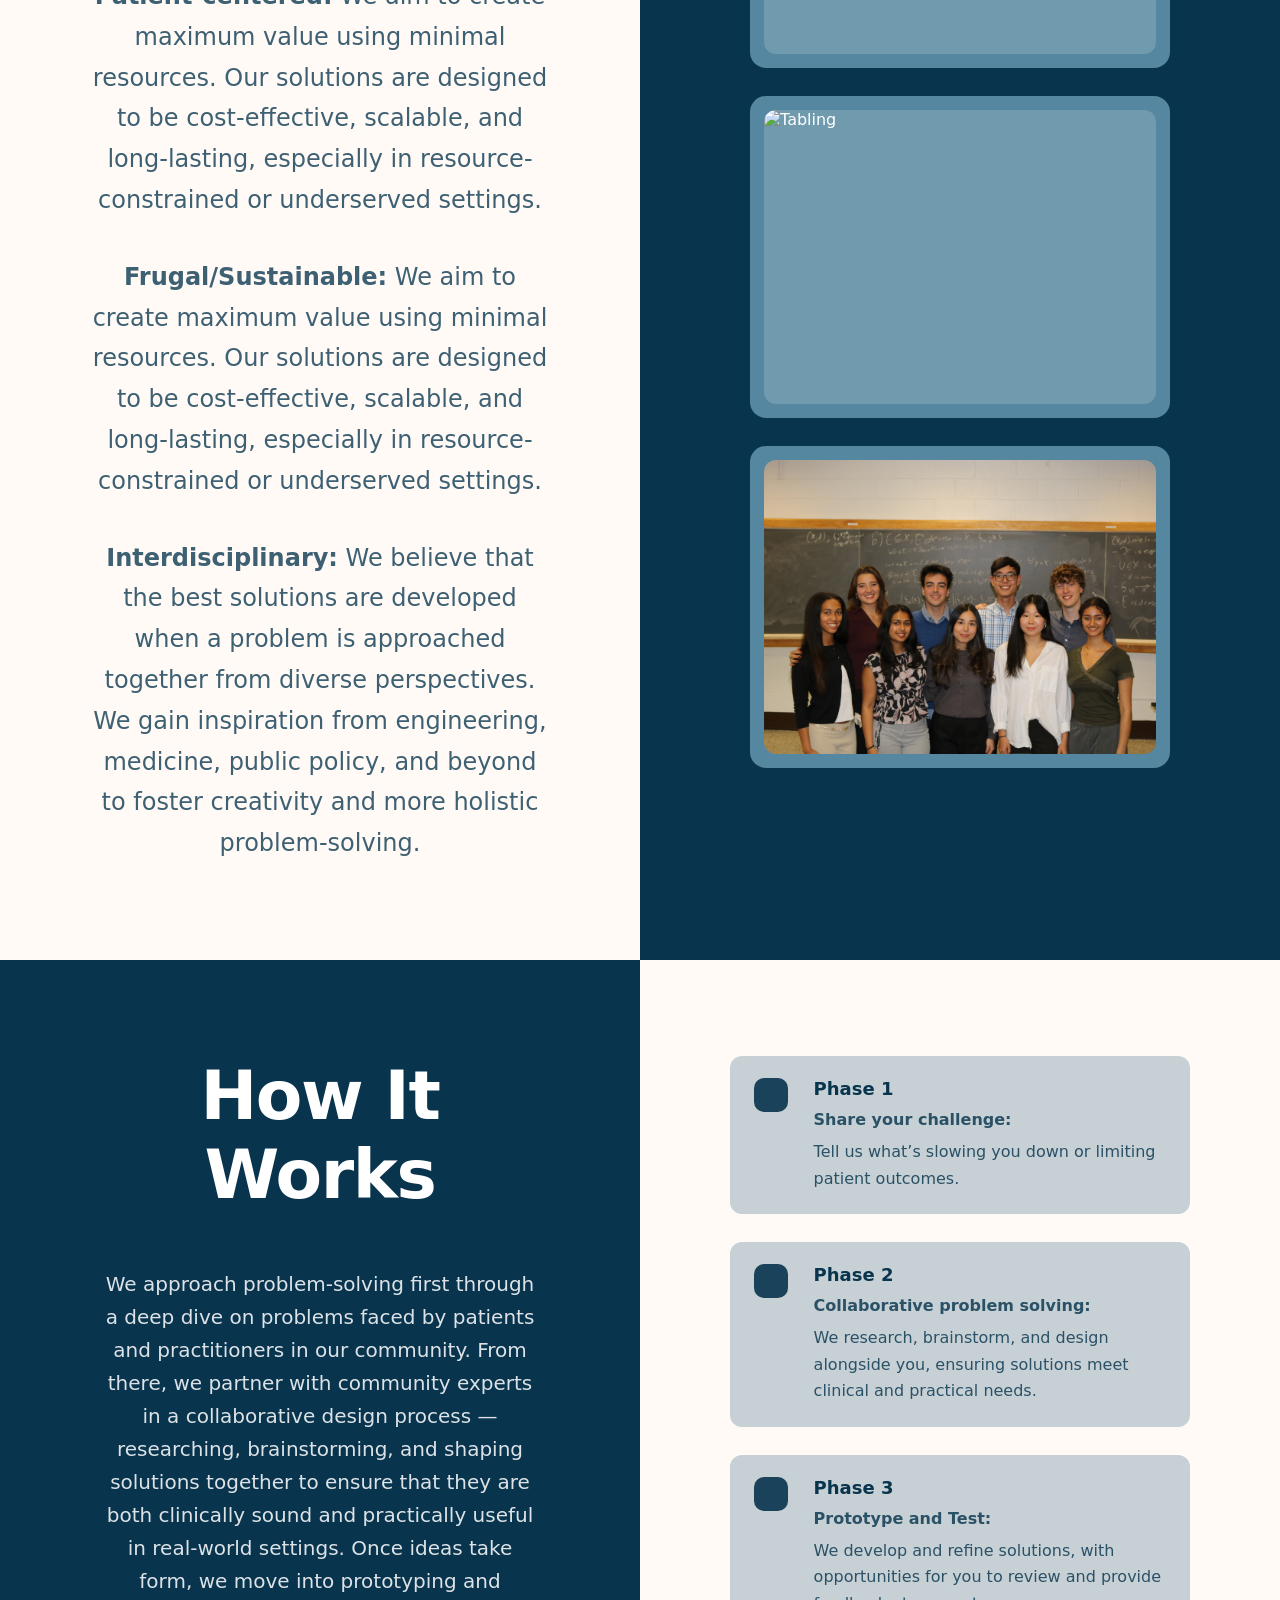
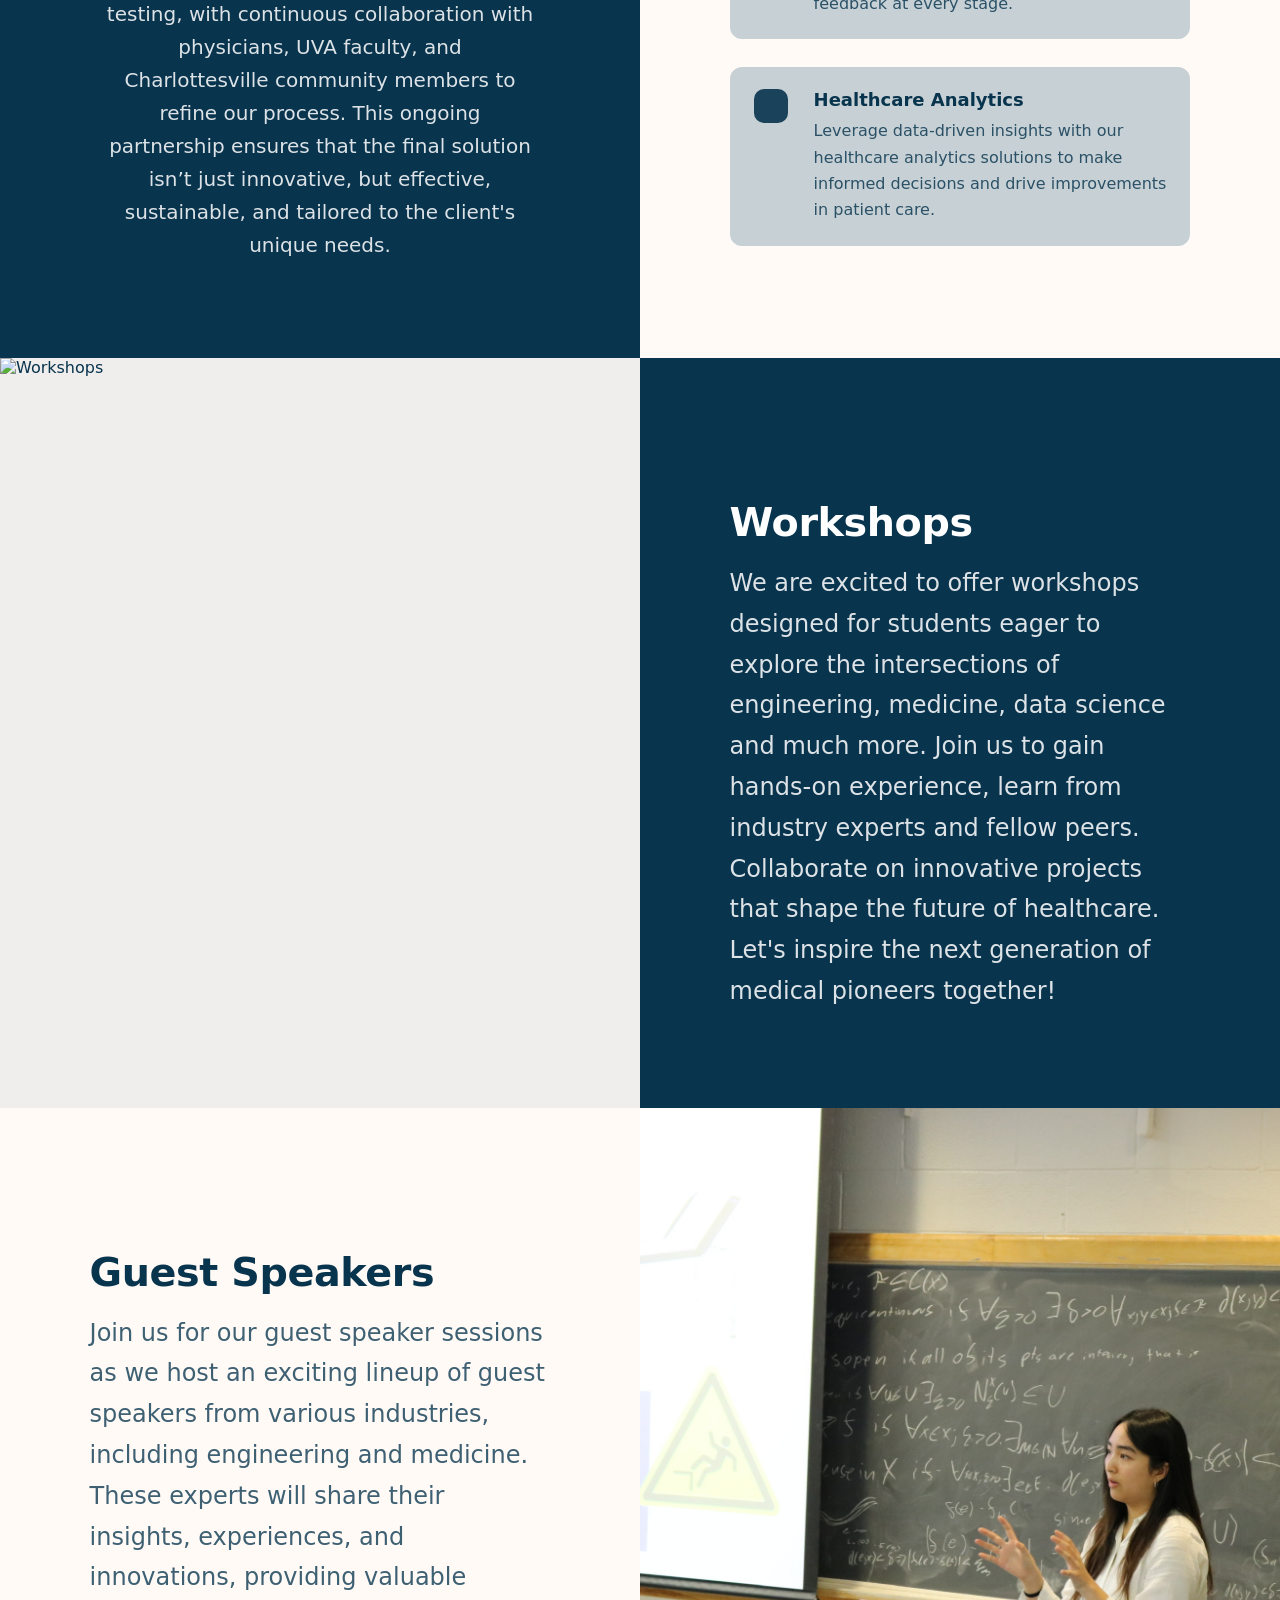
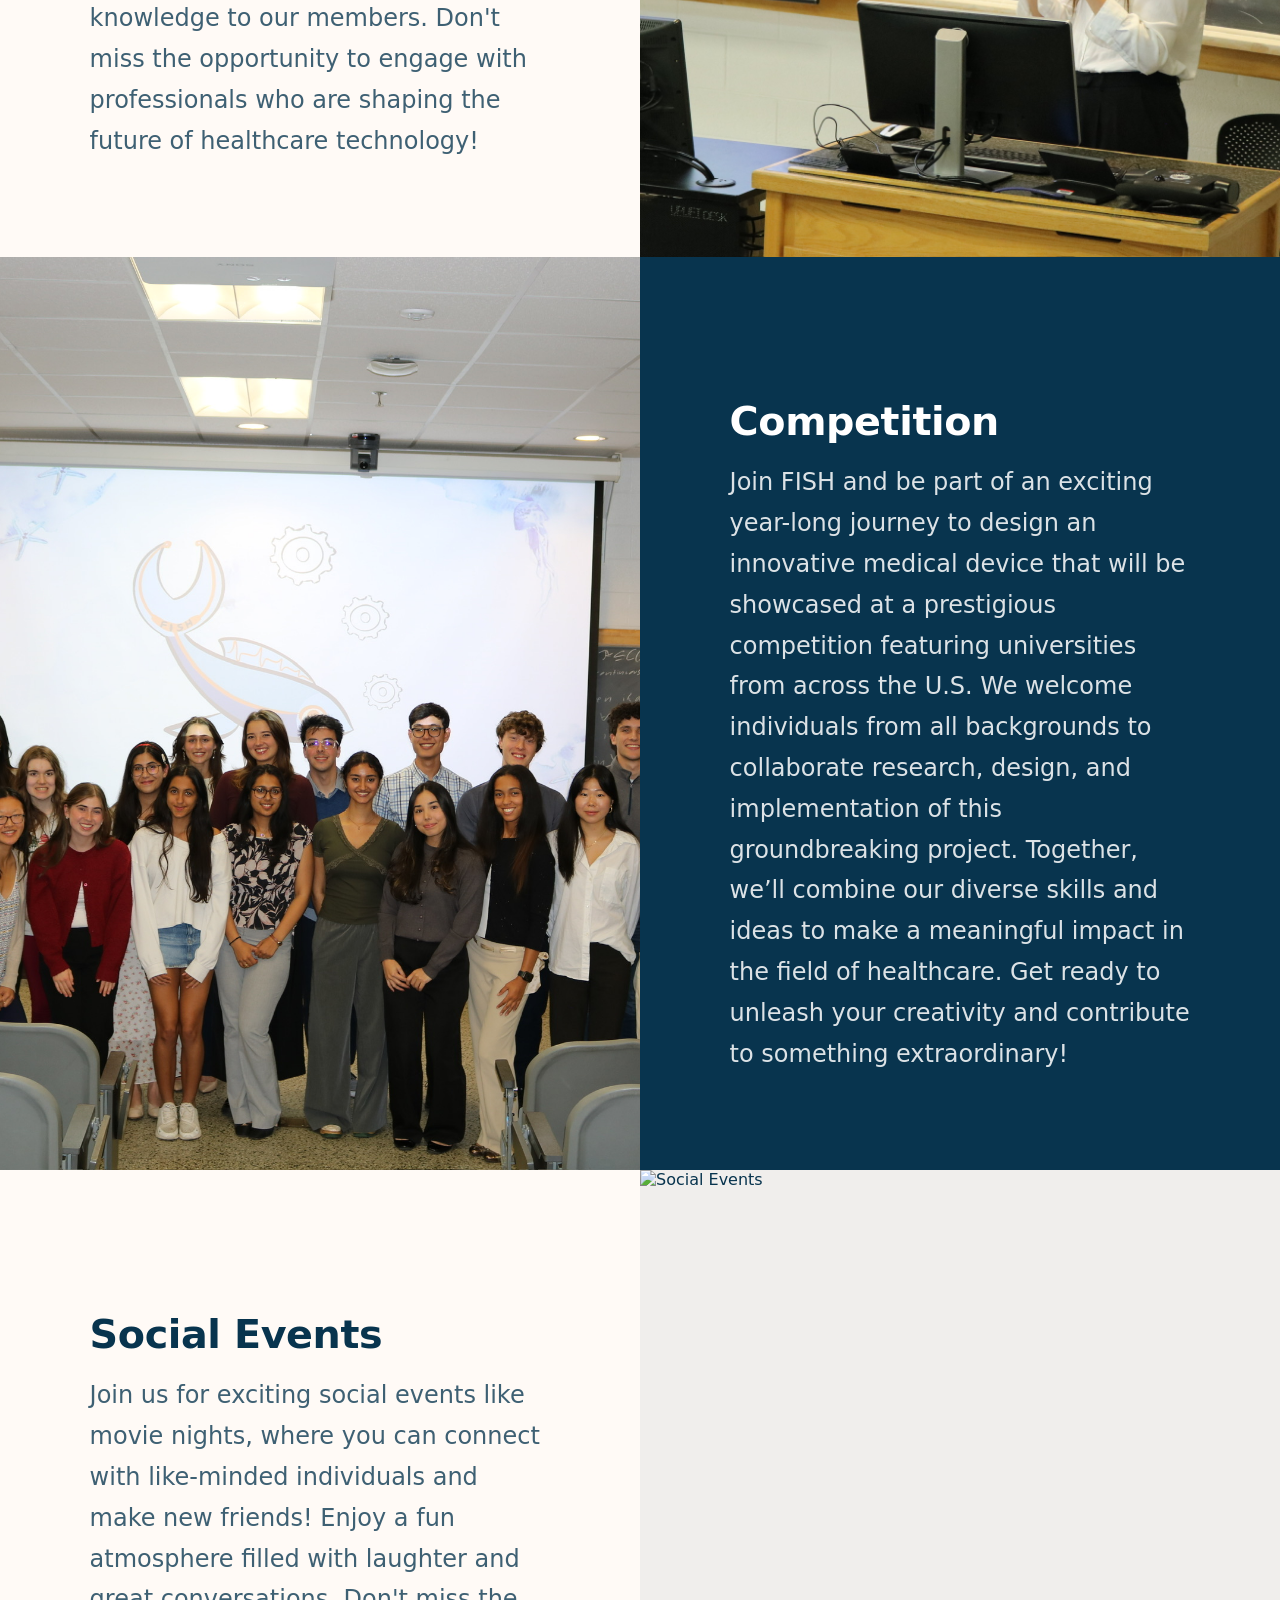
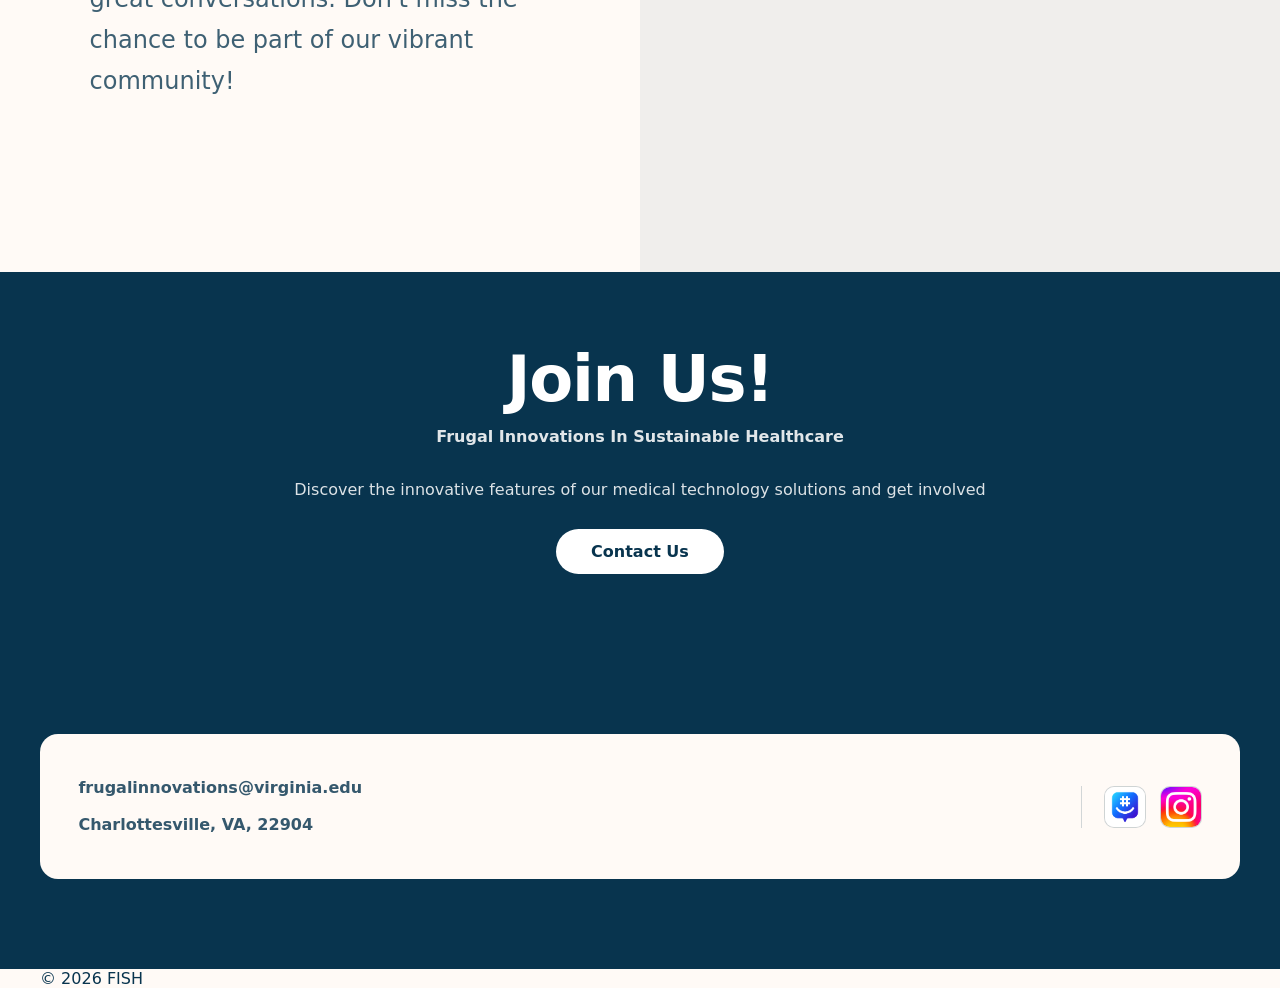
==== commit 8b320f5f: "Coded home page, added temporary site pages, updated README," ====
--- a/index.html
+++ b/index.html
@@ -5,6 +5,7 @@
     <meta name="viewport" content="width=device-width, initial-scale=1" />
     <title>FISH | Home</title>
     <link rel="stylesheet" href="css/styles.css" />
+    <link rel="icon" type="image/png" href="/assets/brand/fish-main.png">
 </head>
 
 <body>
@@ -26,21 +27,29 @@
         </button>
 
         <nav id="primary-nav" class="site-nav" aria-label="Primary navigation">
-            <a class="nav-link" href="index.html">Home</a>
+            <a class="nav-link" href="/">Home</a>
 
             <div class="nav-dropdown">
-                <a class="nav-link" href="pages/projects.html">Projects</a>
+                <a class="nav-link" href="/projects/">Projects</a>
                 <div class="dropdown-panel" role="menu" aria-label="Projects submenu">
-                    <a class="dropdown-link" href="pages/timeline.html">Timeline</a>
-                </div>
-            </div>
-
-            <a class="nav-link" href="pages/collaborations.html">Collaborations</a>
-            <a class="nav-link" href="pages/events.html">Events</a>
-            <a class="nav-link" href="pages/competitions.html">Competitions</a>
-            <a class="nav-link" href="pages/blog.html">Blog</a>
-            <a class="nav-link" href="pages/about.html">About Us</a>
+                    <a class="dropdown-link" href="/projects/timeline/">Timeline</a>
+                </div>
+            </div>
+
+            <a class="nav-link" href="/collaborations/">Collaborations</a>
+            <a class="nav-link" href="/events/">Events</a>
+            <a class="nav-link" href="/competitions/">Competitions</a>
+            <a class="nav-link" href="/blog/">Blog</a>
+
+            <div class="nav-dropdown nav-dropdown--right">
+                <a class="nav-link" href="/about/">About Us</a>
+                <div class="dropdown-panel" role="menu" aria-label="About Us submenu">
+                    <a class="dropdown-link" href="/about/officers/">Officers</a>
+                    <!-- <a class="dropdown-link" href="/about/who-we-are/">Who We Are</a> -->
+                </div>
+            </div>
         </nav>
+
     </div>
 </header>
 
@@ -322,62 +331,34 @@
         </div>
     </section>
 
-    <!-- CONTACT (full-width dark background with two cards) -->
+    <!-- CONTACT (simple footer bar; no form) -->
     <section class="contact-section" id="contact">
-        <div class="contact-grid">
-            <div class="contact-card">
-                <h2 class="contact-title">Contact Us</h2>
-
-                <form class="contact-form" action="#" method="post">
-                    <div class="form-row">
-                        <div class="field">
-                            <label for="firstName">First name *</label>
-                            <input id="firstName" name="firstName" required />
-                        </div>
-
-                        <div class="field">
-                            <label for="lastName">Last name *</label>
-                            <input id="lastName" name="lastName" required />
-                        </div>
-                    </div>
-
-                    <div class="field">
-                        <label for="email">Email *</label>
-                        <input id="email" name="email" type="email" required />
-                    </div>
-
-                    <div class="field">
-                        <label for="message">Write a message</label>
-                        <textarea id="message" name="message" rows="6"></textarea>
-                    </div>
-
-                    <button class="btn submit-btn" type="submit">Submit</button>
-                </form>
-            </div>
-
-            <div class="contact-card contact-card--wide">
-                <div class="contact-info">
-                    <p class="contact-line">frugalinnovations@virginia.edu</p>
-                    <p class="contact-line">Charlottesville, VA, 22904</p>
-
-                    <div class="divider"></div>
-
-                    <div class="social-row" aria-label="Social links">
-                        <a class="social-icon" href="#" aria-label="GroupMe">
-                            <!-- <img src="assets/brand/groupme.png" alt="" /> -->
-                        </a>
-                        <a class="social-icon" href="#" aria-label="Instagram">
-                            <!-- <img src="assets/brand/instagram.png" alt="" /> -->
-                        </a>
-                    </div>
-
-                    <div class="divider"></div>
-
-                    <p class="fineprint">© FISH at UVA.</p>
-                </div>
-            </div>
-        </div>
-    </section>
+        <div class="contact-strip">
+            <div class="contact-strip-left">
+                <p class="contact-line">
+                    <a class="contact-link" href="mailto:frugalinnovations@virginia.edu">frugalinnovations@virginia.edu</a>
+                </p>
+                <p class="contact-line">Charlottesville, VA, 22904</p>
+            </div>
+
+            <div class="contact-strip-right" aria-label="Social links">
+                <a class="social-icon"
+                   href="https://groupme.com/join_group/109354949/YaK5K88R"
+                   target="_blank" rel="noopener noreferrer"
+                   aria-label="Join our :contentReference[oaicite:0]{index=0}">
+                    <img src="assets/icons/groupme-icon-1.png" alt="" />
+                </a>
+
+                <a class="social-icon"
+                   href="https://www.instagram.com/fish_atuva"
+                   target="_blank" rel="noopener noreferrer"
+                   aria-label="Visit our :contentReference[oaicite:1]{index=1}">
+                    <img src="assets/icons/instagram-icon.png" alt="" />
+                </a>
+            </div>
+        </div>
+    </section>
+
 
 <footer class="site-footer">
     <div class="container footer-inner">
--- a/css/styles.css
+++ b/css/styles.css
@@ -109,13 +109,25 @@
 .dropdown-panel{
     display: none;
     position: absolute;
-    top: 44px;
+    top: 100%;
     left: 0;
+    margin-top: 10px;          /* visual spacing */
     min-width: 180px;
     background: var(--bg);
     border: 1px solid var(--border);
     border-radius: 14px;
     padding: 8px;
+    z-index: 2000;             /* keep it above everything */
+}
+
+/* Hover “bridge” so it doesn’t disappear while moving your mouse down */
+.dropdown-panel::before{
+    content: "";
+    position: absolute;
+    left: 0;
+    right: 0;
+    top: -10px;                /* matches margin-top above */
+    height: 10px;
 }
 .nav-dropdown:hover .dropdown-panel,
 .nav-dropdown:focus-within .dropdown-panel{
@@ -133,6 +145,13 @@
 .nav-dropdown.open .dropdown-panel{
     display: block;
 }
+
+/* If a dropdown is near the right edge, anchor the panel to the right */
+.nav-dropdown--right .dropdown-panel{
+    left: auto;
+    right: 0;
+}
+
 
 /* Mobile menu */
 .nav-toggle{
@@ -172,7 +191,7 @@
 
 .hero-title{
     margin: 0 0 16px;
-    font-size: clamp(48px, 5.2vw, 86px);
+    font-size: clamp(58px, 5.2vw, 86px);
     line-height: 0.98;
     letter-spacing: -0.01em;
     font-weight: 500;
@@ -209,13 +228,16 @@
     min-height: 560px;
     display: flex;
     overflow: hidden;
+    align-items: center;
+    justify-content: center;
+    padding: clamp(18px, 3vw, 48px);
 }
 
 .hero-illustration{
-    width: 100%;
-    height: 100%;
-    object-fit: cover;
-    object-position: center top; /* keeps fish higher like Wix crop */
+    width: 92%;
+    height: 92%;
+    object-fit: contain;
+    object-position: center; /* keeps fish higher like Wix crop */
 }
 
 /* Optional decorative assets later */
@@ -247,7 +269,23 @@
         padding: 10px;
     }
     .site-nav.open{ display: flex; }
-    .dropdown-panel{ position: static; display: block; border: none; padding: 0; }
+    .dropdown-panel{
+        position: static;
+        display: none;           /* hidden until .open on the parent */
+        margin-top: 0;
+        min-width: 0;
+        background: transparent;
+        border: none;
+        border-radius: 0;
+        padding: 0;
+        z-index: auto;
+    }
+    .dropdown-panel::before{
+        content: none;
+    }
+    .nav-dropdown.open .dropdown-panel{
+        display: block;  /* <-- show when toggled open */
+    }
 }
 
 /* ---------- Shared spacing + typography helpers ---------- */
@@ -317,7 +355,8 @@
 }
 
 .mission-text{
-    max-width: 760px;
+    width: min(1000px, 1000%);  /* <-- change 600px to whatever you want */
+    justify-self: start;      /* prevents stretching across the grid column */
     color: var(--muted);
 }
 
@@ -430,13 +469,13 @@
 
 /* ---------- How It Works ---------- */
 .how-left{
-    text-align: center;
+    text-align: right;
 }
 
 .how-paragraph{
-    max-width: 420px;
+    max-width: 540px;
     margin: 0 auto;
-    font-size: 15px;
+    font-size: 20px;
 }
 
 .card-stack{
@@ -666,12 +705,32 @@
 }
 
 .social-icon{
-    width: 34px;
-    height: 34px;
+    width: 42px;
+    height: 42px;
     border-radius: 10px;
-    background: rgba(8,52,78,0.08);
-    display: inline-block;
-}
+    display: inline-flex;
+    align-items: center;
+    justify-content: center;
+    background: rgba(8,52,78,0.06);
+    border: 1px solid rgba(8,52,78,0.14);
+    transition: transform 120ms ease, background 120ms ease;
+    padding: 0;
+    overflow: hidden;
+}
+
+.social-icon:hover{
+    transform: translateY(-1px);
+    background: rgba(8,52,78,0.10);
+}
+
+.social-icon img{
+    width: 100%;
+    height: 100%;
+    object-fit: contain;
+    transform: scale(2);
+    display: block;
+}
+
 
 .fineprint{
     color: rgba(8,52,78,0.75);
@@ -716,13 +775,17 @@
     gap: 0;
 }
 .hero-left{
-    padding-left: var(--gutter, clamp(28px, 6vw, 120px));
     padding-right: clamp(28px, 4vw, 90px);
-    padding-top: clamp(70px, 8vh, 120px);
     max-width: 720px; /* keeps text block feeling like Wix */
+    padding-top: clamp(200px, 10vh, 160px);  /* down */
+    padding-left: clamp(140px, 7vw, 2000px);  /* right */
 }
 .hero-right{
     min-height: clamp(560px, 72vh, 860px);
+    display: flex;
+    align-items: center;
+    justify-content: center;
+    padding: clamp(18px, 3vw, 48px);
 }
 
 /* Global split sizing closer to Wix */
@@ -746,6 +809,9 @@
 .mission-body{
     gap: clamp(40px, 7vw, 140px);
 }
+.mission-text p{
+    font-size: 20px;   /* try 15px–18px */
+}
 .mission-art-circle{
     width: 230px;
     height: 230px;
@@ -759,10 +825,14 @@
     margin-top: clamp(60px, 8vh, 160px);
     max-width: 560px;
 }
-
+/* What Drives Us body text size */
+.drives-left .drives-copy p {
+    font-size: 24px; /* try 15px–18px */
+    line-height: 1.7; /* optional */
+}
 /* Photo frames feel a bit taller than 16:9 on Wix */
 .photo-inner{ aspect-ratio: 4 / 3; }
-.photo-frame{ width: min(560px, 100%); }
+.photo-frame{ width: min(420px, 100%); }
 
 /* --- How It Works spacing --- */
 .how .split-left,
@@ -771,7 +841,7 @@
 }
 
 .how-left{
-    text-align: left; /* Wix title is left aligned */
+    text-align: center; /* Wix title is left aligned */
 }
 .how-left .title-xl{
     margin-bottom: 0; /* reduces extra gap under title */
@@ -789,7 +859,12 @@
     align-items: stretch;
 }
 
-/* Make photo-right halves truly edge-to-edge (Guest/Social already use split-right--photo) */
+.feature-text{
+    font-size: 24px;
+    line-height: 1.7;
+}
+
+    /* Make photo-right halves truly edge-to-edge (Guest/Social already use split-right--photo) */
 .split-right--photo{
     padding: 0;
     align-items: stretch;
@@ -821,13 +896,13 @@
 
 /* --- Join Us band spacing --- */
 .cta{
-    padding-top: clamp(110px, 9vw, 170px);
-    padding-bottom: clamp(110px, 9vw, 170px);
+    padding-top: clamp(40px, 9vw, 70px);
+    padding-bottom: clamp(40px, 9vw, 70px);
 }
 
 /* --- Contact spacing (cards centered vertically in dark area) --- */
 .contact-section{
-    padding: clamp(110px, 9vw, 175px) 0;
+    padding: clamp(50px, 9vw, 90px) 0;
 }
 .contact-grid{
     align-items: center;
@@ -836,3 +911,49 @@
 .contact-card{
     border-radius: 18px;
 }
+
+/* --- Contact strip (replaces the form) --- */
+.contact-strip{
+    width: min(var(--max), 100% - 2*var(--pad));
+    margin: 0 auto;
+    background: var(--bg);
+    border-radius: 18px;
+    padding: clamp(26px, 3.2vw, 44px) clamp(22px, 3vw, 46px);
+    display: grid;
+    grid-template-columns: 1fr auto;
+    align-items: center;
+    gap: 22px;
+}
+
+.contact-strip-left{
+    display: grid;
+    gap: 10px;
+}
+
+.contact-link{
+    text-decoration: none;
+}
+.contact-link:hover{
+    text-decoration: underline;
+    text-underline-offset: 3px;
+}
+
+.contact-strip-right{
+    display: flex;
+    align-items: center;
+    justify-content: flex-end;
+    gap: 14px;
+    padding-left: 22px;
+    border-left: 1px solid rgba(8,52,78,0.18);
+}
+
+@media (max-width: 700px){
+    .contact-strip{
+        grid-template-columns: 1fr;
+    }
+    .contact-strip-right{
+        justify-content: flex-start;
+        padding-left: 0;
+        border-left: 0;
+    }
+}
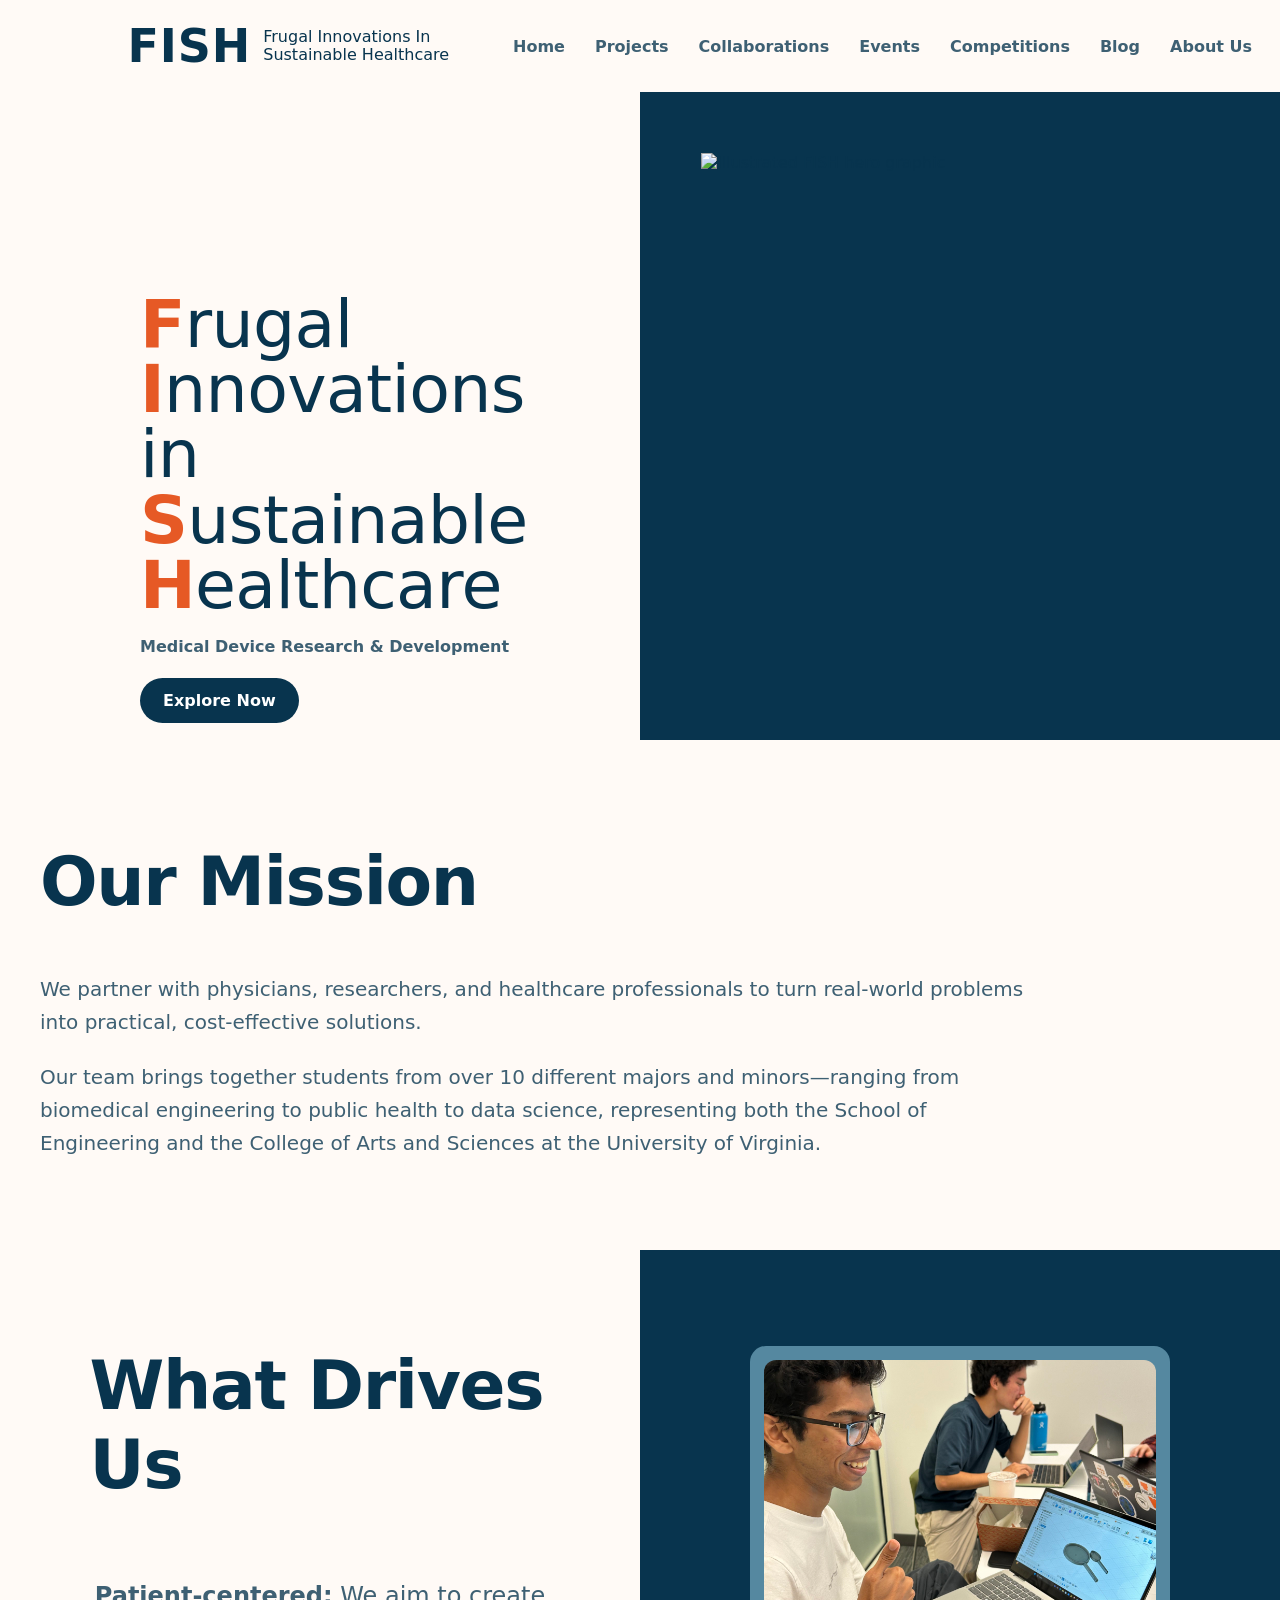
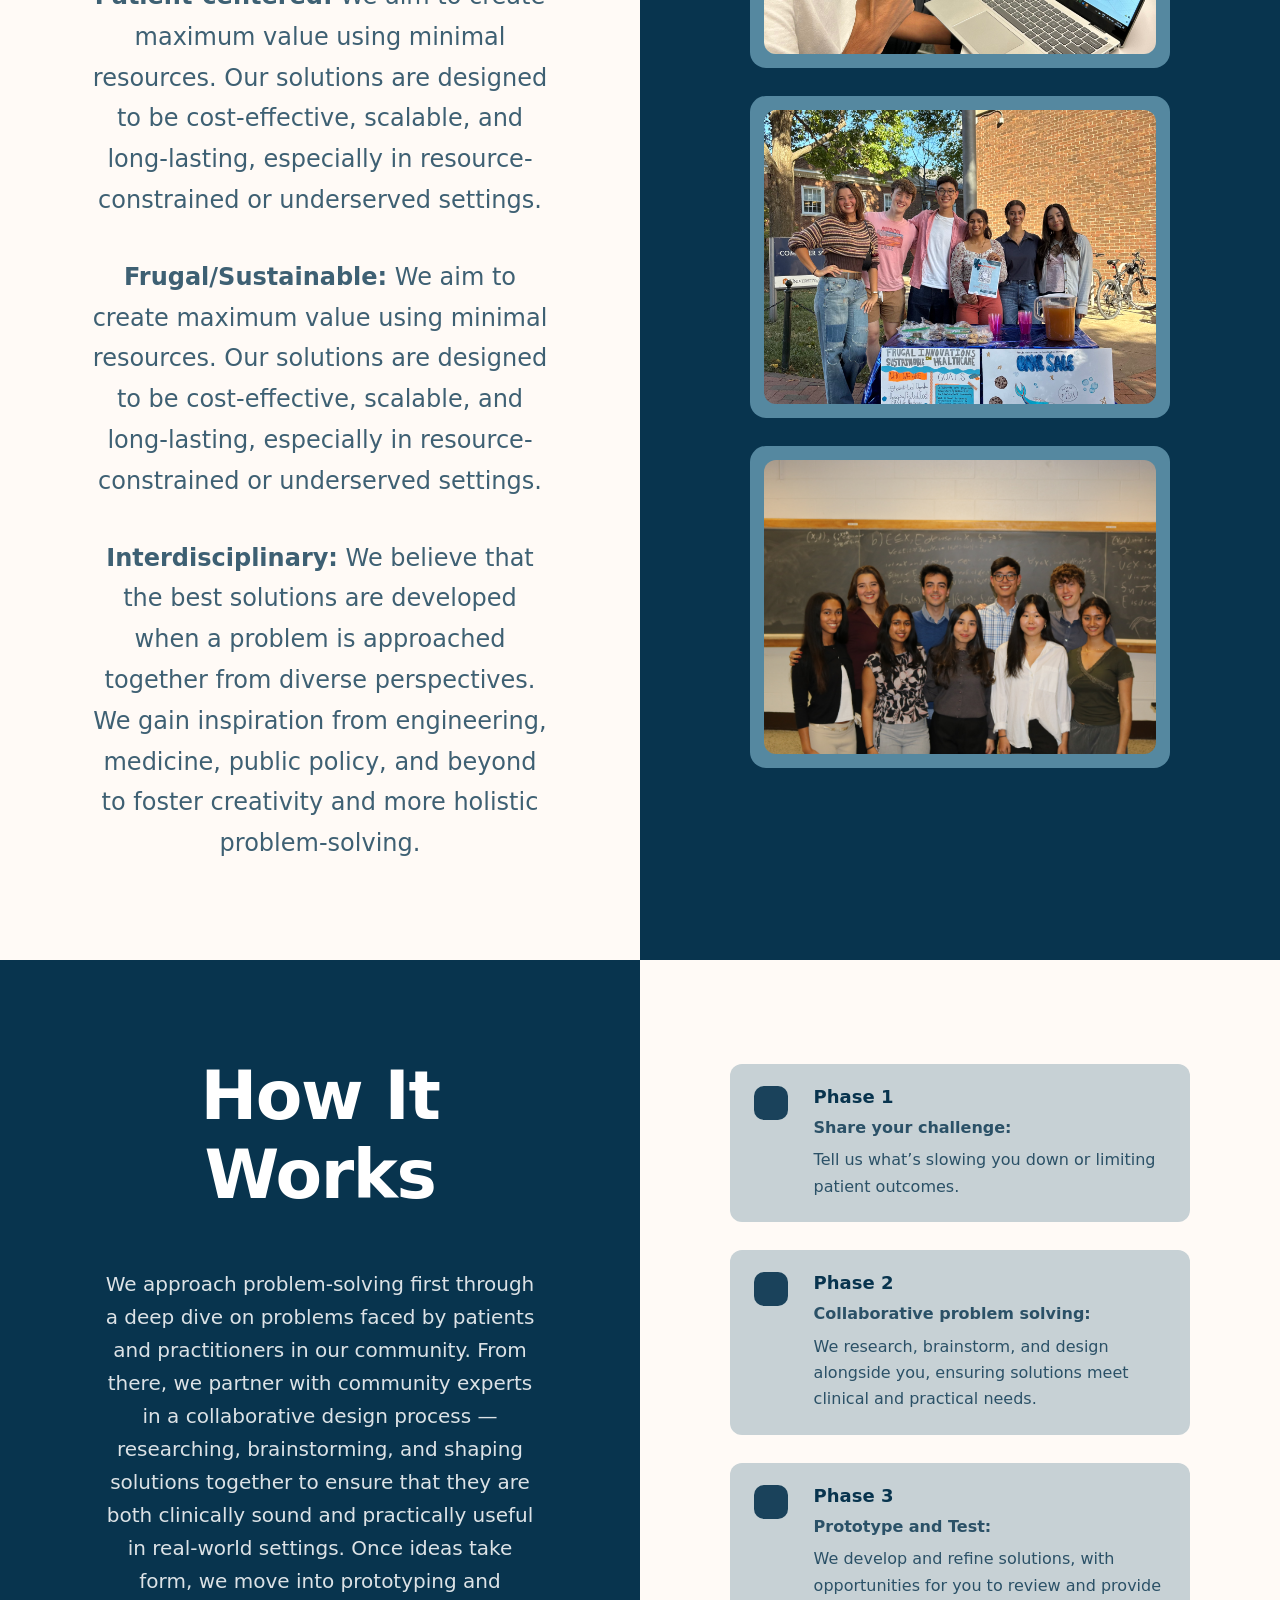
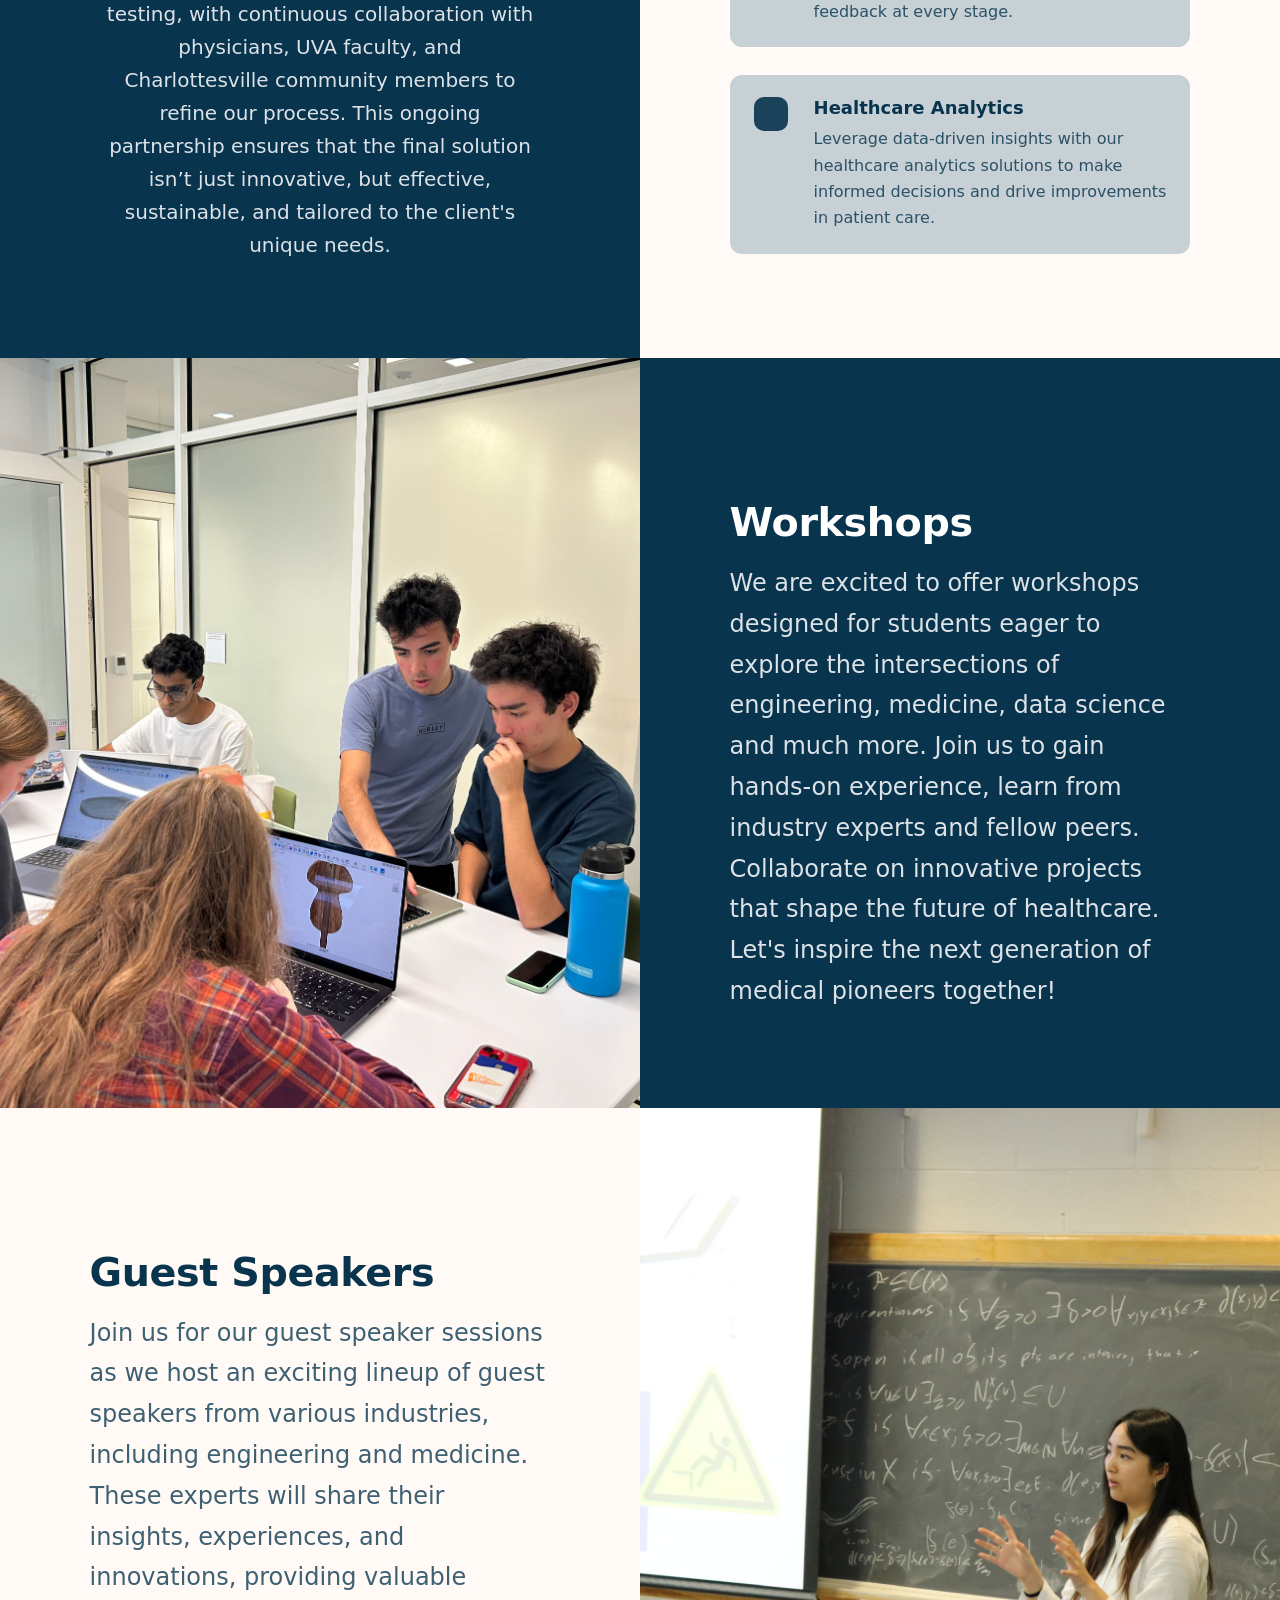
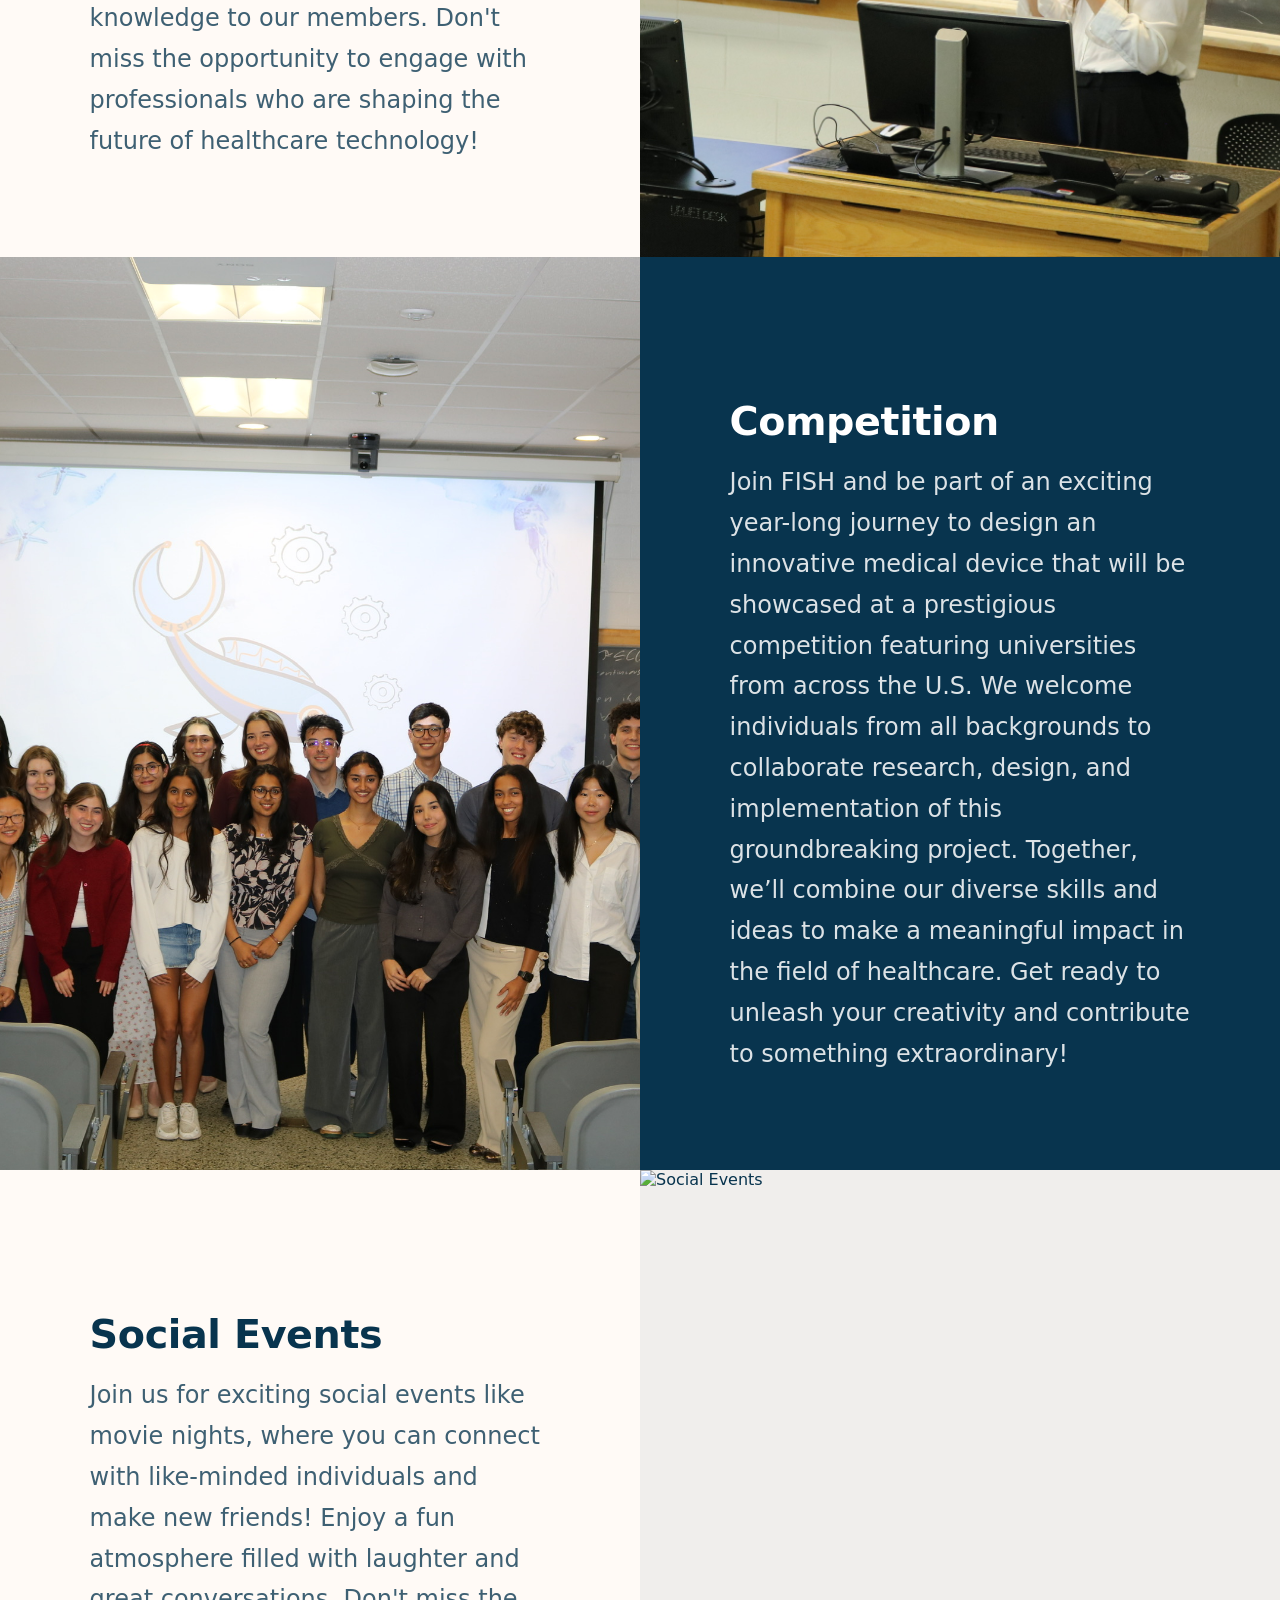
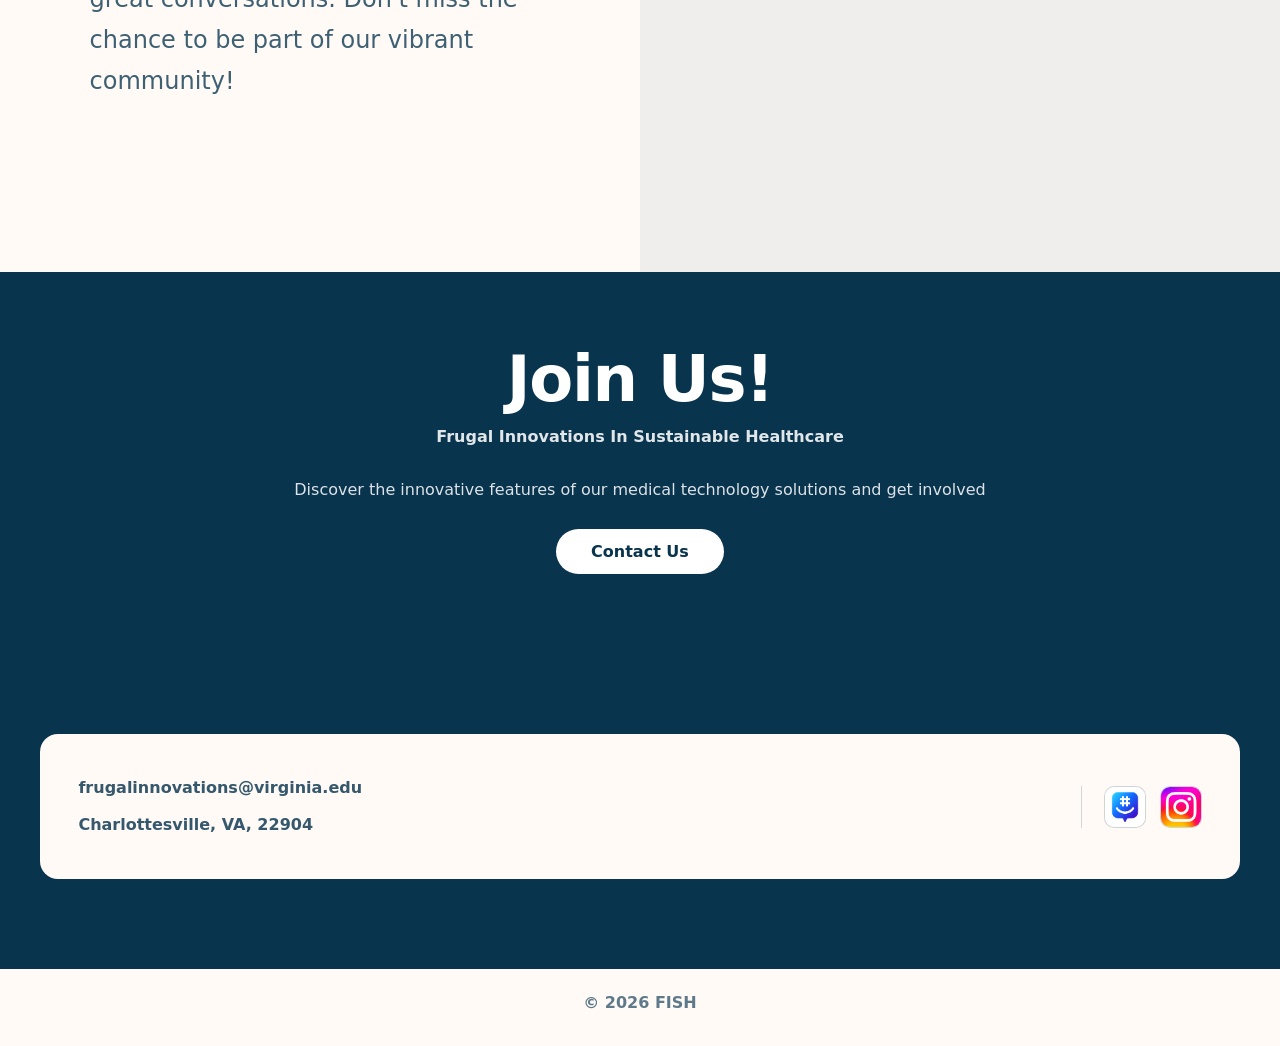
==== commit 40e04882: "fixed more things" ====
--- a/index.html
+++ b/index.html
@@ -67,7 +67,7 @@
 
                 <p class="hero-subtitle">Medical Device Research &amp; Development</p>
 
-                <a class="btn primary" href="pages/projects.html">Explore Now</a>
+                <a class="btn primary" href="/projects/">Explore Now</a>
 
                 <!-- Optional decorative PNG later:
                 <img class="hero-decor hero-decor-coral" src="assets/photos/hero-coral.png" alt="" aria-hidden="true">
@@ -150,19 +150,19 @@
                 <div class="photo-stack">
                     <div class="photo-frame">
                         <div class="photo-inner">
-                            <img src="assets/photos/what-drives-us-image-1.heic" alt="Team working" />
+                            <img src="assets/photos/what-drives-us-image-1.jpg" alt="Team working" />
                         </div>
                     </div>
 
                     <div class="photo-frame">
                         <div class="photo-inner">
-                            <img src="assets/photos/what-drives-us-image-2.HEIC" alt="Tabling" />
+                            <img src="assets/photos/what-drives-us-image-2.jpg" alt="Tabling" />
                         </div>
                     </div>
 
                     <div class="photo-frame">
                         <div class="photo-inner">
-                            <img src="assets/photos/what-drives-us-image-3.JPG" alt="Group photo" />
+                            <img src="assets/photos/what-drives-us-image-3.jpg" alt="Group photo" />
                         </div>
                     </div>
                 </div>
@@ -237,7 +237,7 @@
         <div class="split-side split-left">
             <div class="feature-photo-wrap">
                 <div class="feature-photo-box">
-                    <img src="assets/photos/workshops-image.heic" alt="Workshops" />
+                    <img src="assets/photos/workshops-image.jpg" alt="Workshops" />
                 </div>
             </div>
         </div>
@@ -270,7 +270,7 @@
         <div class="split-side split-right split-right--photo">
             <div class="feature-photo-wrap">
                 <div class="feature-photo-box">
-                    <img src="assets/photos/guest-speakers-image.JPG" alt="Guest Speakers" />
+                    <img src="assets/photos/guest-speakers-image.jpg" alt="Guest Speakers" />
                 </div>
             </div>
         </div>
@@ -281,7 +281,7 @@
         <div class="split-side split-left">
             <div class="feature-photo-wrap">
                 <div class="feature-photo-box">
-                    <img src="assets/photos/competition-image.JPG" alt="Competition" />
+                    <img src="assets/photos/competition-image.jpg" alt="Competition" />
                 </div>
             </div>
         </div>
@@ -315,7 +315,7 @@
         <div class="split-side split-right split-right--photo">
             <div class="feature-photo-wrap">
                 <div class="feature-photo-box">
-                    <img src="assets/photos/social-events-image.JPG" alt="Social Events" />
+                    <img src="assets/photos/social-events-image.jpg" alt="Social Events" />
                 </div>
             </div>
         </div>
--- a/css/styles.css
+++ b/css/styles.css
@@ -1,12 +1,18 @@
+/* =========================================================
+   Frugal Innovations — Home Page Styles (consolidated)
+   - Variables defined once
+   - Components grouped together
+   ========================================================= */
+
+/* ---------- Design tokens ---------- */
 :root{
-    /* Wix colors you provided */
-    --bg: #FFFAF6;        /* base color */
-    --panel: #08344E;     /* base color behind illustration */
-    --accent: #E65925;    /* accent orange */
-
-    /* system font stack (no API) */
+    /* Brand / Wix colors */
+    --bg: #FFFAF6;
+    --panel: #08344E;
+    --accent: #E65925;
+
+    /* Typography */
     --font: system-ui, -apple-system, "Segoe UI", Roboto, Helvetica, Arial, "Noto Sans", "Liberation Sans", sans-serif;
-
 
     /* Supporting colors */
     --text: #08344E;
@@ -14,13 +20,25 @@
     --muted2: rgba(8, 52, 78, 0.65);
     --border: rgba(8, 52, 78, 0.14);
 
+    /* Layout */
     --header-h: 92px;
     --max: 1200px;
     --pad: 24px;
-}
-
+
+    /* Full-bleed split sizing (Wix-ish) */
+    --gutter: clamp(28px, 7vw, 140px);
+    --split-pad: clamp(88px, 7.5vw, 140px);
+    --split-min-h: clamp(700px, 78vh, 900px);
+
+    /* Cards / mats */
+    --card-bg: #C7D1D5;
+    --mat: rgba(127, 182, 204, 0.65);
+}
+
+/* ---------- Base reset ---------- */
 *{ box-sizing: border-box; }
-html, body { height: 100%; }
+html, body{ height: 100%; }
+
 body{
     margin: 0;
     background: var(--bg);
@@ -28,13 +46,14 @@
     font-family: var(--font);
 }
 
-button, input, textarea, select{
-    font: inherit;
-}
-
+button, input, textarea, select{ font: inherit; }
 a{ color: inherit; text-decoration: none; }
 img{ display: block; max-width: 100%; height: auto; }
 
+p{ margin: 0; line-height: 1.65; }
+strong{ font-weight: 800; }
+
+/* ---------- Layout helpers ---------- */
 .container{
     width: min(var(--max), 100% - 2*var(--pad));
     margin: 0 auto;
@@ -42,7 +61,55 @@
 
 .page{ padding-top: var(--header-h); }
 
-/* ---------- Header ---------- */
+.sr-only{
+    position: absolute;
+    width: 1px; height: 1px;
+    padding: 0; margin: -1px;
+    overflow: hidden;
+    clip: rect(0,0,0,0);
+    white-space: nowrap;
+    border: 0;
+}
+
+/* ---------- Shared typography helpers ---------- */
+.title-xl{
+    margin: 0 0 34px;
+    font-size: clamp(54px, 5.3vw, 84px);
+    letter-spacing: -0.02em;
+    font-weight: 800;
+    color: var(--text);
+}
+.title-xl--light{ color: #fff; }
+
+.title-lg{
+    margin: 0 0 18px;
+    font-size: clamp(34px, 3.1vw, 44px);
+    letter-spacing: -0.01em;
+    font-weight: 800;
+    color: var(--text);
+}
+.title-lg--light{ color: #fff; }
+
+.accent{ color: var(--accent); font-weight: 650; }
+
+/* ---------- Buttons ---------- */
+.btn{
+    display: inline-flex;
+    align-items: center;
+    justify-content: center;
+    padding: 12px 22px;
+    border-radius: 999px;
+    font-weight: 750;
+    border: 1px solid transparent;
+}
+.btn.primary{
+    background: var(--panel);
+    color: #fff;
+}
+
+/* =========================================================
+   Header + Nav
+   ========================================================= */
 .site-header{
     position: fixed;
     top: 0; left: 0; right: 0;
@@ -51,7 +118,12 @@
     z-index: 1000;
 }
 
-.header-inner{
+/* Targets your .container.header-inner element */
+.site-header .header-inner{
+    width: calc(100% - 2*var(--pad));
+    max-width: none;
+    margin: 0 auto;
+
     height: 100%;
     display: flex;
     align-items: center;
@@ -59,6 +131,7 @@
     gap: 18px;
 }
 
+/* Brand */
 .brand{
     display: flex;
     align-items: center;
@@ -73,7 +146,6 @@
     letter-spacing: 0.02em;
 }
 
-
 .brand-meta--inline{
     display: flex;
     align-items: center;
@@ -81,10 +153,9 @@
 }
 
 .brand-tagline--inline{
-    margin-top: 0;     /* remove the old top margin */
+    margin-top: 0;
     line-height: 1.1;
 }
-
 
 /* Nav */
 .site-nav{
@@ -102,37 +173,37 @@
 .nav-link.active{ color: var(--accent); }
 .nav-link:hover{ color: var(--text); }
 
-
-
-/* Projects dropdown */
+/* Dropdown */
 .nav-dropdown{ position: relative; }
+
 .dropdown-panel{
     display: none;
     position: absolute;
     top: 100%;
     left: 0;
-    margin-top: 10px;          /* visual spacing */
+    margin-top: 10px;
     min-width: 180px;
     background: var(--bg);
     border: 1px solid var(--border);
     border-radius: 14px;
     padding: 8px;
-    z-index: 2000;             /* keep it above everything */
-}
-
-/* Hover “bridge” so it doesn’t disappear while moving your mouse down */
+    z-index: 2000;
+}
+
 .dropdown-panel::before{
     content: "";
     position: absolute;
     left: 0;
     right: 0;
-    top: -10px;                /* matches margin-top above */
+    top: -10px;
     height: 10px;
 }
+
 .nav-dropdown:hover .dropdown-panel,
 .nav-dropdown:focus-within .dropdown-panel{
     display: block;
 }
+
 .dropdown-link{
     display: block;
     padding: 10px 10px;
@@ -142,18 +213,14 @@
 }
 .dropdown-link:hover{ background: rgba(8,52,78,0.05); }
 
-.nav-dropdown.open .dropdown-panel{
-    display: block;
-}
-
-/* If a dropdown is near the right edge, anchor the panel to the right */
+.nav-dropdown.open .dropdown-panel{ display: block; }
+
 .nav-dropdown--right .dropdown-panel{
     left: auto;
     right: 0;
 }
 
-
-/* Mobile menu */
+/* Mobile menu button */
 .nav-toggle{
     display: none;
     border: 1px solid var(--border);
@@ -162,31 +229,31 @@
     padding: 8px 10px;
     font-size: 18px;
 }
-.sr-only{
-    position:absolute;
-    width:1px; height:1px;
-    padding:0; margin:-1px;
-    overflow:hidden;
-    clip: rect(0,0,0,0);
-    white-space: nowrap;
-    border:0;
-}
-
-/* ---------- Hero ---------- */
-.hero{
-    padding: 34px 0 10px;
-}
-
-.hero-inner{
+
+/* =========================================================
+   Hero (full-bleed 50/50 like Wix)
+   ========================================================= */
+.hero{ padding: 0; }
+
+.hero .hero-inner{
+    width: 100%;
+    max-width: none;
+    margin: 0;
+    padding: 0;
+
     display: grid;
-    grid-template-columns: 1fr 1.28fr;
-    gap: 34px;
+    grid-template-columns: 1fr 1fr;
+    gap: 0;
     align-items: stretch;
 }
 
 .hero-left{
-    padding-top: 60px; /* pushes title down like Wix */
     position: relative;
+    max-width: 720px;
+
+    padding-top: clamp(200px, 10vh, 200px);
+    padding-right: clamp(28px, 4vw, 90px);
+    padding-left: clamp(140px, 7vw, 2000px);
 }
 
 .hero-title{
@@ -197,35 +264,15 @@
     font-weight: 500;
 }
 
-.accent{
-    color: var(--accent);
-    font-weight: 650;
-}
-
 .hero-subtitle{
     margin: 0 0 18px;
     color: var(--muted);
     font-weight: 650;
 }
 
-.btn{
-    display: inline-flex;
-    align-items: center;
-    justify-content: center;
-    padding: 12px 22px;
-    border-radius: 999px;
-    font-weight: 750;
-    border: 1px solid transparent;
-}
-.btn.primary{
-    background: var(--panel);
-    color: white;
-}
-
-/* Right panel like screenshot */
 .hero-right{
     background: var(--panel);
-    min-height: 560px;
+    min-height: clamp(560px, 72vh, 860px);
     display: flex;
     overflow: hidden;
     align-items: center;
@@ -237,105 +284,30 @@
     width: 92%;
     height: 92%;
     object-fit: contain;
-    object-position: center; /* keeps fish higher like Wix crop */
-}
-
-/* Optional decorative assets later */
+    object-position: center;
+}
+
 .hero-decor{
     position: absolute;
     pointer-events: none;
 }
 
-
-/* ---------- Responsive ---------- */
-@media (max-width: 980px){
-    .hero-inner{ grid-template-columns: 1fr; }
-    .hero-right{ min-height: 420px; }
-    .hero-left{ padding-top: 24px; }
-}
-
-@media (max-width: 860px){
-    .nav-toggle{ display: inline-flex; }
-    .site-nav{
-        position: absolute;
-        top: var(--header-h);
-        left: var(--pad);
-        right: var(--pad);
-        display: none;
-        flex-direction: column;
-        background: var(--bg);
-        border: 1px solid var(--border);
-        border-radius: 16px;
-        padding: 10px;
-    }
-    .site-nav.open{ display: flex; }
-    .dropdown-panel{
-        position: static;
-        display: none;           /* hidden until .open on the parent */
-        margin-top: 0;
-        min-width: 0;
-        background: transparent;
-        border: none;
-        border-radius: 0;
-        padding: 0;
-        z-index: auto;
-    }
-    .dropdown-panel::before{
-        content: none;
-    }
-    .nav-dropdown.open .dropdown-panel{
-        display: block;  /* <-- show when toggled open */
-    }
-}
-
-/* ---------- Shared spacing + typography helpers ---------- */
-:root{
-    --gutter: clamp(28px, 6vw, 120px);
-    --split-pad: clamp(64px, 7vw, 120px);
-    --split-min-h: 660px;
-
-    /* Used for cards / mats (approx Wix) */
-    --card-bg: #C7D1D5;
-    --mat: rgba(127, 182, 204, 0.65); /* light blue-ish mat behind photos */
-}
-
-p{
-    margin: 0;
-    line-height: 1.65;
-}
-
-strong{ font-weight: 800; }
-
-/* Large section titles like Wix */
-.title-xl{
-    margin: 0 0 34px;
-    font-size: clamp(54px, 5.3vw, 84px);
-    letter-spacing: -0.02em;
-    font-weight: 800;
-    color: var(--text);
-}
-.title-xl--light{ color: #fff; }
-
-.title-lg{
-    margin: 0 0 18px;
-    font-size: clamp(34px, 3.1vw, 44px);
-    letter-spacing: -0.01em;
-    font-weight: 800;
-    color: var(--text);
-}
-.title-lg--light{ color: #fff; }
-
-/* ---------- Our Mission ---------- */
+/* =========================================================
+   Our Mission
+   ========================================================= */
 .mission{
-    padding: clamp(74px, 7vw, 120px) 0;
+    padding-top: clamp(90px, 8vw, 140px);
+    padding-bottom: clamp(70px, 7vw, 120px);
 }
 
 .mission-title-row{
-    display: flex;
-    align-items: center;
-    justify-content: center;
-    gap: 26px;
-    margin-bottom: 42px;
+    width: min(var(--max), 100% - 2*var(--pad));
+    margin: 0 auto 52px;
+
+    display: flex;
+    align-items: center;
+    justify-content: flex-start;
+    gap: 32px;
 }
 
 .mission-title{
@@ -348,21 +320,25 @@
 .mission-body{
     width: min(var(--max), 100% - 2*var(--pad));
     margin: 0 auto;
+
     display: grid;
-    grid-template-columns: 1.15fr 0.85fr;
-    gap: clamp(40px, 6vw, 120px);
+    grid-template-columns: 5fr 0.5fr;
+    gap: clamp(40px, 7vw, 140px);
     align-items: center;
 }
 
 .mission-text{
-    width: min(1000px, 1000%);  /* <-- change 600px to whatever you want */
-    justify-self: start;      /* prevents stretching across the grid column */
+    width: 100%;
+    max-width: 1000px;
+    min-width: 0;      /* <-- important inside CSS grid so it can shrink/wrap */
+    justify-self: start;
     color: var(--muted);
 }
 
-.mission-text p + p{
-    margin-top: 22px; /* matches Wix paragraph spacing */
-}
+.mission-body > *{ min-width: 0; }
+
+.mission-text p{ font-size: 20px; }
+.mission-text p + p{ margin-top: 22px; }
 
 .mission-art{
     display: flex;
@@ -370,16 +346,15 @@
     align-items: center;
 }
 
-/* placeholder circle */
+/* (Optional placeholders if you uncomment them in HTML) */
 .mission-art-circle{
-    width: 210px;
-    height: 210px;
+    width: 230px;
+    height: 230px;
     border-radius: 999px;
     background: rgba(127, 182, 204, 0.45);
     border: 2px dashed rgba(8, 52, 78, 0.16);
 }
 
-/* squiggle placeholder */
 .mission-squiggle{
     width: 90px;
     height: 34px;
@@ -392,7 +367,9 @@
     opacity: 0.9;
 }
 
-/* ---------- Full-bleed split system (matches Wix’s 50/50 sections) ---------- */
+/* =========================================================
+   Full-bleed split system (50/50 sections)
+   ========================================================= */
 .split{
     display: grid;
     grid-template-columns: 1fr 1fr;
@@ -405,36 +382,37 @@
     align-items: center;
 }
 
-.split-content{
-    width: min(640px, 100%);
-}
+.split-content{ width: min(640px, 100%); }
 
 .split--right-dark .split-right{
     background: var(--panel);
     color: #fff;
 }
-.split--right-dark .split-right p{
-    color: rgba(255,255,255,0.86);
-}
+.split--right-dark .split-right p{ color: rgba(255,255,255,0.86); }
 
 .split--left-dark .split-left{
     background: var(--panel);
     color: #fff;
 }
-.split--left-dark .split-left p{
-    color: rgba(255,255,255,0.86);
-}
-
-/* ---------- What Drives Us ---------- */
+.split--left-dark .split-left p{ color: rgba(255,255,255,0.86); }
+
+/* =========================================================
+   What Drives Us
+   ========================================================= */
+.drives .split-side{ align-items: flex-start; }
+
 .drives-left .drives-copy{
     display: grid;
-    gap: 36px;             /* Wix-like vertical rhythm */
+    gap: 36px;
     max-width: 560px;
+    margin-top: clamp(60px, 8vh, 160px);
 }
 
 .drives-left .drives-copy p{
     color: var(--muted);
-    text-align: center;     /* matches screenshot */
+    text-align: center;
+    font-size: 24px;
+    line-height: 1.7;
 }
 
 .photo-stack{
@@ -447,18 +425,18 @@
 }
 
 .photo-frame{
-    width: min(420px, 100%);   /* smaller card width */
-    padding: 14px;             /* slightly tighter */
+    width: min(420px, 100%);
+    padding: 14px;
     background: var(--mat);
     border-radius: 16px;
 }
 
 .photo-inner{
     width: 100%;
-    aspect-ratio: 16 / 10;     /* a little shorter */
+    aspect-ratio: 4 / 3;
     border-radius: 12px;
     overflow: hidden;
-    background: rgba(255,255,255,0.16); /* placeholder */
+    background: rgba(255,255,255,0.16);
 }
 
 .photo-inner img{
@@ -467,14 +445,25 @@
     object-fit: cover;
 }
 
-/* ---------- How It Works ---------- */
+/* =========================================================
+   How It Works
+   ========================================================= */
+.how .split-left,
+.how .split-right{
+    align-items: center;
+}
+
 .how-left{
-    text-align: right;
-}
+    text-align: center;
+}
+.how-left .title-xl{ margin-bottom: 0; }
 
 .how-paragraph{
-    max-width: 540px;
-    margin: 0 auto;
+    margin-top: clamp(40px, 6vh, 110px);
+    margin-left: auto;
+    margin-right: auto;
+    text-align: center;
+    max-width: 430px;
     font-size: 20px;
 }
 
@@ -513,36 +502,36 @@
     color: rgba(8,52,78,0.88);
 }
 
-.phase-card p{
-    color: rgba(8,52,78,0.82);
-}
-
-/* ---------- Feature sections (Workshops / Guest / Competition / Social) ---------- */
-.feature{
-    min-height: var(--split-min-h);
-}
-
-.feature--reverse{
-    /* text left, photo right */
+.phase-card p{ color: rgba(8,52,78,0.82); }
+
+/* =========================================================
+   Feature sections (Workshops / Guest / Competition / Social)
+   ========================================================= */
+.feature{ min-height: var(--split-min-h); }
+
+.split--right-dark.feature .split-left{
+    padding: 0;
+    align-items: stretch;
 }
 
 .split-right--photo{
-    padding: 0;            /* photo should feel “edge-to-edge” like Wix */
+    padding: 0;
     display: flex;
     align-items: stretch;
 }
 
 .feature-photo-wrap{
     width: 100%;
-    display: flex;
-    align-items: center;
-    justify-content: center;
+    height: 100%;
+    display: flex;
+    align-items: stretch;
+    justify-content: stretch;
 }
 
 .feature-photo-box{
     width: 100%;
-    height: clamp(420px, 56vh, 620px);
-    background: rgba(8,52,78,0.06); /* placeholder if image commented out */
+    height: 100%;
+    background: rgba(8,52,78,0.06);
     overflow: hidden;
 }
 
@@ -552,13 +541,21 @@
     object-fit: cover;
 }
 
+.feature .split-right,
+.feature--reverse .split-left{
+    align-items: flex-start;
+}
+
 .feature-panel{
     width: min(560px, 100%);
+    margin-top: clamp(10px, 5vh, 85px);
 }
 
 .feature-text{
     color: rgba(255,255,255,0.86);
     max-width: 520px;
+    font-size: 24px;
+    line-height: 1.7;
 }
 
 .feature-panel--light .feature-text--dark{
@@ -566,10 +563,12 @@
     max-width: 520px;
 }
 
-/* ---------- Join Us band ---------- */
+/* =========================================================
+   Join Us band
+   ========================================================= */
 .cta{
     background: var(--panel);
-    padding: clamp(78px, 7vw, 120px) var(--pad);
+    padding: clamp(40px, 9vw, 70px) var(--pad);
     text-align: center;
     color: #fff;
 }
@@ -606,85 +605,30 @@
     font-weight: 800;
 }
 
-/* ---------- Contact section ---------- */
+/* =========================================================
+   Contact section (strip)
+   ========================================================= */
 .contact-section{
     background: var(--panel);
-    padding: clamp(80px, 7vw, 120px) 0;
-}
-
-.contact-grid{
+    padding: clamp(50px, 9vw, 90px) 0;
+}
+
+.contact-strip{
     width: min(var(--max), 100% - 2*var(--pad));
     margin: 0 auto;
+    background: var(--bg);
+    border-radius: 18px;
+    padding: clamp(26px, 3.2vw, 44px) clamp(22px, 3vw, 46px);
+
     display: grid;
-    grid-template-columns: 460px 1fr;
-    gap: clamp(40px, 6vw, 120px);
-    align-items: start;
-}
-
-.contact-card{
-    background: var(--bg);
-    border-radius: 14px;
-    padding: 46px 44px;
-    min-height: 520px;
-}
-
-.contact-card--wide{
-    min-height: 520px;
-}
-
-.contact-title{
-    margin: 0 0 26px;
-    font-size: 34px;
-    font-weight: 500; /* matches Wix lighter “Contact Us” */
-    letter-spacing: -0.01em;
-}
-
-.contact-form{
+    grid-template-columns: 1fr auto;
+    align-items: center;
+    gap: 22px;
+}
+
+.contact-strip-left{
     display: grid;
-    gap: 22px;
-}
-
-.form-row{
-    display: grid;
-    grid-template-columns: 1fr 1fr;
-    gap: 24px;
-}
-
-.field label{
-    display: block;
-    font-size: 14px;
-    font-weight: 650;
-    color: rgba(8,52,78,0.85);
-    margin-bottom: 10px;
-}
-
-.field input,
-.field textarea{
-    width: 100%;
-    border: none;
-    border-bottom: 2px solid rgba(8,52,78,0.28);
-    background: transparent;
-    padding: 8px 0;
-    outline: none;
-}
-
-.field textarea{
-    resize: vertical;
-    min-height: 160px;
-}
-
-.btn.submit-btn{
-    justify-self: start;
-    background: var(--panel);
-    color: #fff;
-    border-radius: 999px;
-    padding: 12px 26px;
-    font-weight: 800;
-}
-
-.contact-info{
-    display: grid;
-    gap: 14px;
+    gap: 10px;
 }
 
 .contact-line{
@@ -692,16 +636,18 @@
     font-weight: 650;
 }
 
-.divider{
-    height: 1px;
-    background: rgba(8,52,78,0.18);
-    margin: 18px 0;
-}
-
-.social-row{
-    display: flex;
+.contact-link:hover{
+    text-decoration: underline;
+    text-underline-offset: 3px;
+}
+
+.contact-strip-right{
+    display: flex;
+    align-items: center;
+    justify-content: flex-end;
     gap: 14px;
-    align-items: center;
+    padding-left: 22px;
+    border-left: 1px solid rgba(8,52,78,0.18);
 }
 
 .social-icon{
@@ -731,226 +677,78 @@
     display: block;
 }
 
-
-.fineprint{
-    color: rgba(8,52,78,0.75);
+/* =========================================================
+   Footer
+   ========================================================= */
+.site-footer{ padding: 24px 0 34px; }
+
+.footer-inner{
+    display: flex;
+    justify-content: center;
+    color: var(--muted2);
     font-weight: 650;
 }
 
-/* ---------- Responsive ---------- */
+/* =========================================================
+   Responsive
+   ========================================================= */
 @media (max-width: 980px){
+    .hero .hero-inner{ grid-template-columns: 1fr; }
+
+    .hero-left{
+        padding-top: 24px;
+        padding-left: var(--pad);
+        padding-right: var(--pad);
+        max-width: none;
+    }
+
+    .hero-right{ min-height: 420px; }
+
     .mission-body{ grid-template-columns: 1fr; }
+
     .split{ grid-template-columns: 1fr; }
     .split-side{ padding: 56px var(--pad); }
-    .split-right--photo{ padding: 0; }
-
-    .contact-grid{
-        grid-template-columns: 1fr;
-        gap: 28px;
+}
+
+@media (max-width: 860px){
+    .nav-toggle{ display: inline-flex; }
+
+    .site-nav{
+        position: absolute;
+        top: var(--header-h);
+        left: var(--pad);
+        right: var(--pad);
+
+        display: none;
+        flex-direction: column;
+
+        background: var(--bg);
+        border: 1px solid var(--border);
+        border-radius: 16px;
+        padding: 10px;
     }
-    .contact-card{ min-height: auto; }
-    .form-row{ grid-template-columns: 1fr; }
-}
-
-/* =========================================================
-   Wix spacing / full-bleed overrides
-   Paste at VERY BOTTOM of styles.css
-   ========================================================= */
-
-/* Make header content span wider like Wix (nav pushed farther right) */
-.site-header .header-inner{
-    width: calc(100% - 2*var(--pad));
-    margin: 0 auto;
-    max-width: none;
-}
-
-/* Make hero full-bleed 50/50 (right panel flush to edge) */
-.hero{ padding: 0; }
-.hero .hero-inner{
-    width: 100%;
-    max-width: none;
-    margin: 0;
-    padding: 0;
-    grid-template-columns: 1fr 1fr;
-    gap: 0;
-}
-.hero-left{
-    padding-right: clamp(28px, 4vw, 90px);
-    max-width: 720px; /* keeps text block feeling like Wix */
-    padding-top: clamp(200px, 10vh, 160px);  /* down */
-    padding-left: clamp(140px, 7vw, 2000px);  /* right */
-}
-.hero-right{
-    min-height: clamp(560px, 72vh, 860px);
-    display: flex;
-    align-items: center;
-    justify-content: center;
-    padding: clamp(18px, 3vw, 48px);
-}
-
-/* Global split sizing closer to Wix */
-:root{
-    --gutter: clamp(28px, 7vw, 140px);
-    --split-pad: clamp(88px, 7.5vw, 140px);
-    --split-min-h: clamp(700px, 78vh, 900px);
-}
-
-/* Our Mission title is left-aligned within the content width (not centered on page) */
-.mission{
-    padding-top: clamp(90px, 8vw, 140px);
-    padding-bottom: clamp(70px, 7vw, 120px);
-}
-.mission-title-row{
-    width: min(var(--max), 100% - 2*var(--pad));
-    margin: 0 auto 52px;
-    justify-content: flex-start;
-    gap: 32px;
-}
-.mission-body{
-    gap: clamp(40px, 7vw, 140px);
-}
-.mission-text p{
-    font-size: 20px;   /* try 15px–18px */
-}
-.mission-art-circle{
-    width: 230px;
-    height: 230px;
-}
-
-/* --- What Drives Us spacing --- */
-.drives .split-side{ align-items: flex-start; }
-
-/* Wix has a big gap between title and the paragraphs */
-.drives-left .drives-copy{
-    margin-top: clamp(60px, 8vh, 160px);
-    max-width: 560px;
-}
-/* What Drives Us body text size */
-.drives-left .drives-copy p {
-    font-size: 24px; /* try 15px–18px */
-    line-height: 1.7; /* optional */
-}
-/* Photo frames feel a bit taller than 16:9 on Wix */
-.photo-inner{ aspect-ratio: 4 / 3; }
-.photo-frame{ width: min(420px, 100%); }
-
-/* --- How It Works spacing --- */
-.how .split-left,
-.how .split-right{
-    align-items: flex-start; /* cards start near the top, not vertically centered */
-}
-
-.how-left{
-    text-align: center; /* Wix title is left aligned */
-}
-.how-left .title-xl{
-    margin-bottom: 0; /* reduces extra gap under title */
-}
-.how-paragraph{
-    margin-top: clamp(40px, 6vh, 110px);
-    text-align: center;
-    max-width: 430px;
-}
-
-/* --- Feature sections (Workshops/Competition photo is on LEFT) --- */
-/* Make photo-left halves truly edge-to-edge */
-.split--right-dark.feature .split-left{
-    padding: 0;
-    align-items: stretch;
-}
-
-.feature-text{
-    font-size: 24px;
-    line-height: 1.7;
-}
-
-    /* Make photo-right halves truly edge-to-edge (Guest/Social already use split-right--photo) */
-.split-right--photo{
-    padding: 0;
-    align-items: stretch;
-}
-
-/* Force photos to fill the entire half height (remove the old clamp height feel) */
-.feature-photo-wrap{
-    width: 100%;
-    height: 100%;
-    align-items: stretch;
-    justify-content: stretch;
-}
-.feature-photo-box{
-    width: 100%;
-    height: 100%;
-}
-
-/* Text panels: Wix feels top-aligned with generous padding */
-.feature .split-right,
-.feature--reverse .split-left{
-    align-items: flex-start;
-}
-
-/* Slightly push text down (Wix “breathing room”) */
-.feature-panel,
-.feature-panel--light{
-    margin-top: clamp(10px, 5vh, 85px);
-}
-
-/* --- Join Us band spacing --- */
-.cta{
-    padding-top: clamp(40px, 9vw, 70px);
-    padding-bottom: clamp(40px, 9vw, 70px);
-}
-
-/* --- Contact spacing (cards centered vertically in dark area) --- */
-.contact-section{
-    padding: clamp(50px, 9vw, 90px) 0;
-}
-.contact-grid{
-    align-items: center;
-    gap: clamp(50px, 8vw, 160px);
-}
-.contact-card{
-    border-radius: 18px;
-}
-
-/* --- Contact strip (replaces the form) --- */
-.contact-strip{
-    width: min(var(--max), 100% - 2*var(--pad));
-    margin: 0 auto;
-    background: var(--bg);
-    border-radius: 18px;
-    padding: clamp(26px, 3.2vw, 44px) clamp(22px, 3vw, 46px);
-    display: grid;
-    grid-template-columns: 1fr auto;
-    align-items: center;
-    gap: 22px;
-}
-
-.contact-strip-left{
-    display: grid;
-    gap: 10px;
-}
-
-.contact-link{
-    text-decoration: none;
-}
-.contact-link:hover{
-    text-decoration: underline;
-    text-underline-offset: 3px;
-}
-
-.contact-strip-right{
-    display: flex;
-    align-items: center;
-    justify-content: flex-end;
-    gap: 14px;
-    padding-left: 22px;
-    border-left: 1px solid rgba(8,52,78,0.18);
+
+    .site-nav.open{ display: flex; }
+
+    .dropdown-panel{
+        position: static;
+        display: none;
+        margin-top: 0;
+        min-width: 0;
+        background: transparent;
+        border: none;
+        border-radius: 0;
+        padding: 0;
+        z-index: auto;
+    }
+
+    .dropdown-panel::before{ content: none; }
+    .nav-dropdown.open .dropdown-panel{ display: block; }
 }
 
 @media (max-width: 700px){
-    .contact-strip{
-        grid-template-columns: 1fr;
-    }
+    .contact-strip{ grid-template-columns: 1fr; }
+
     .contact-strip-right{
         justify-content: flex-start;
         padding-left: 0;
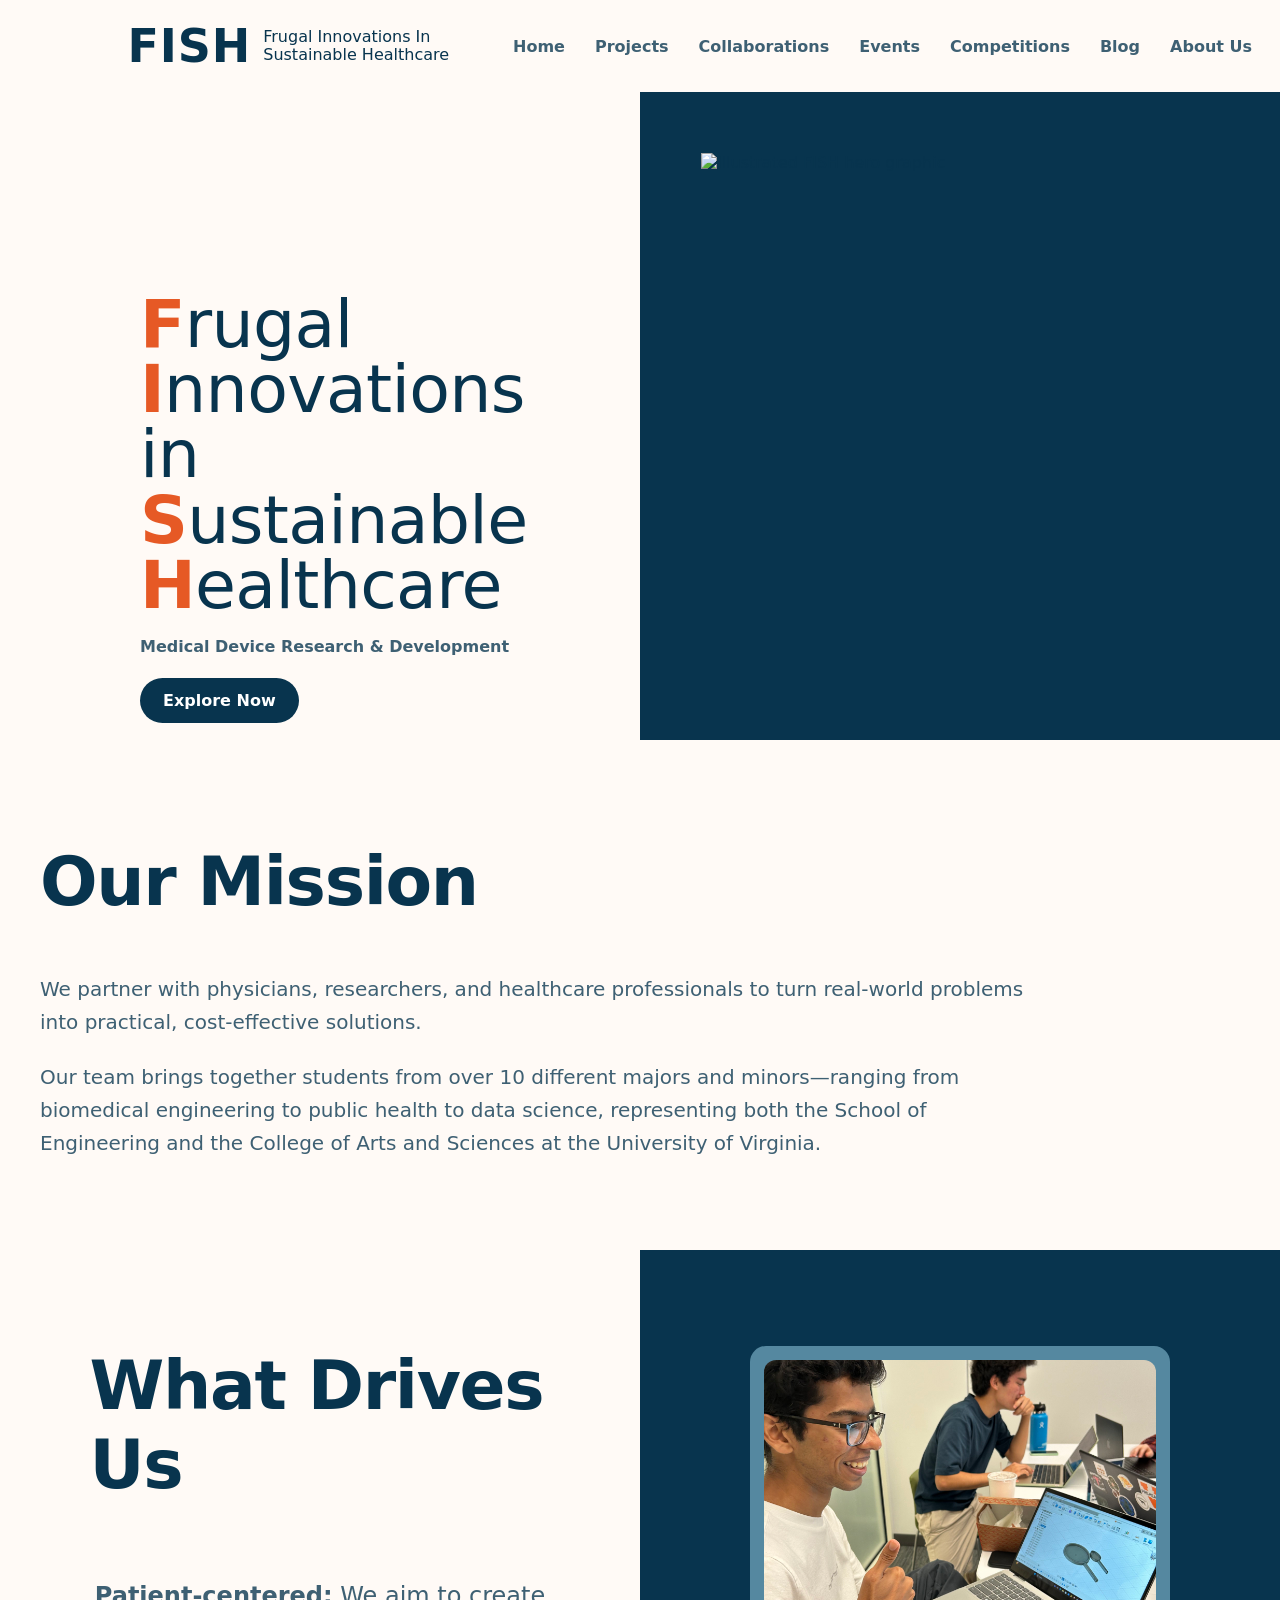
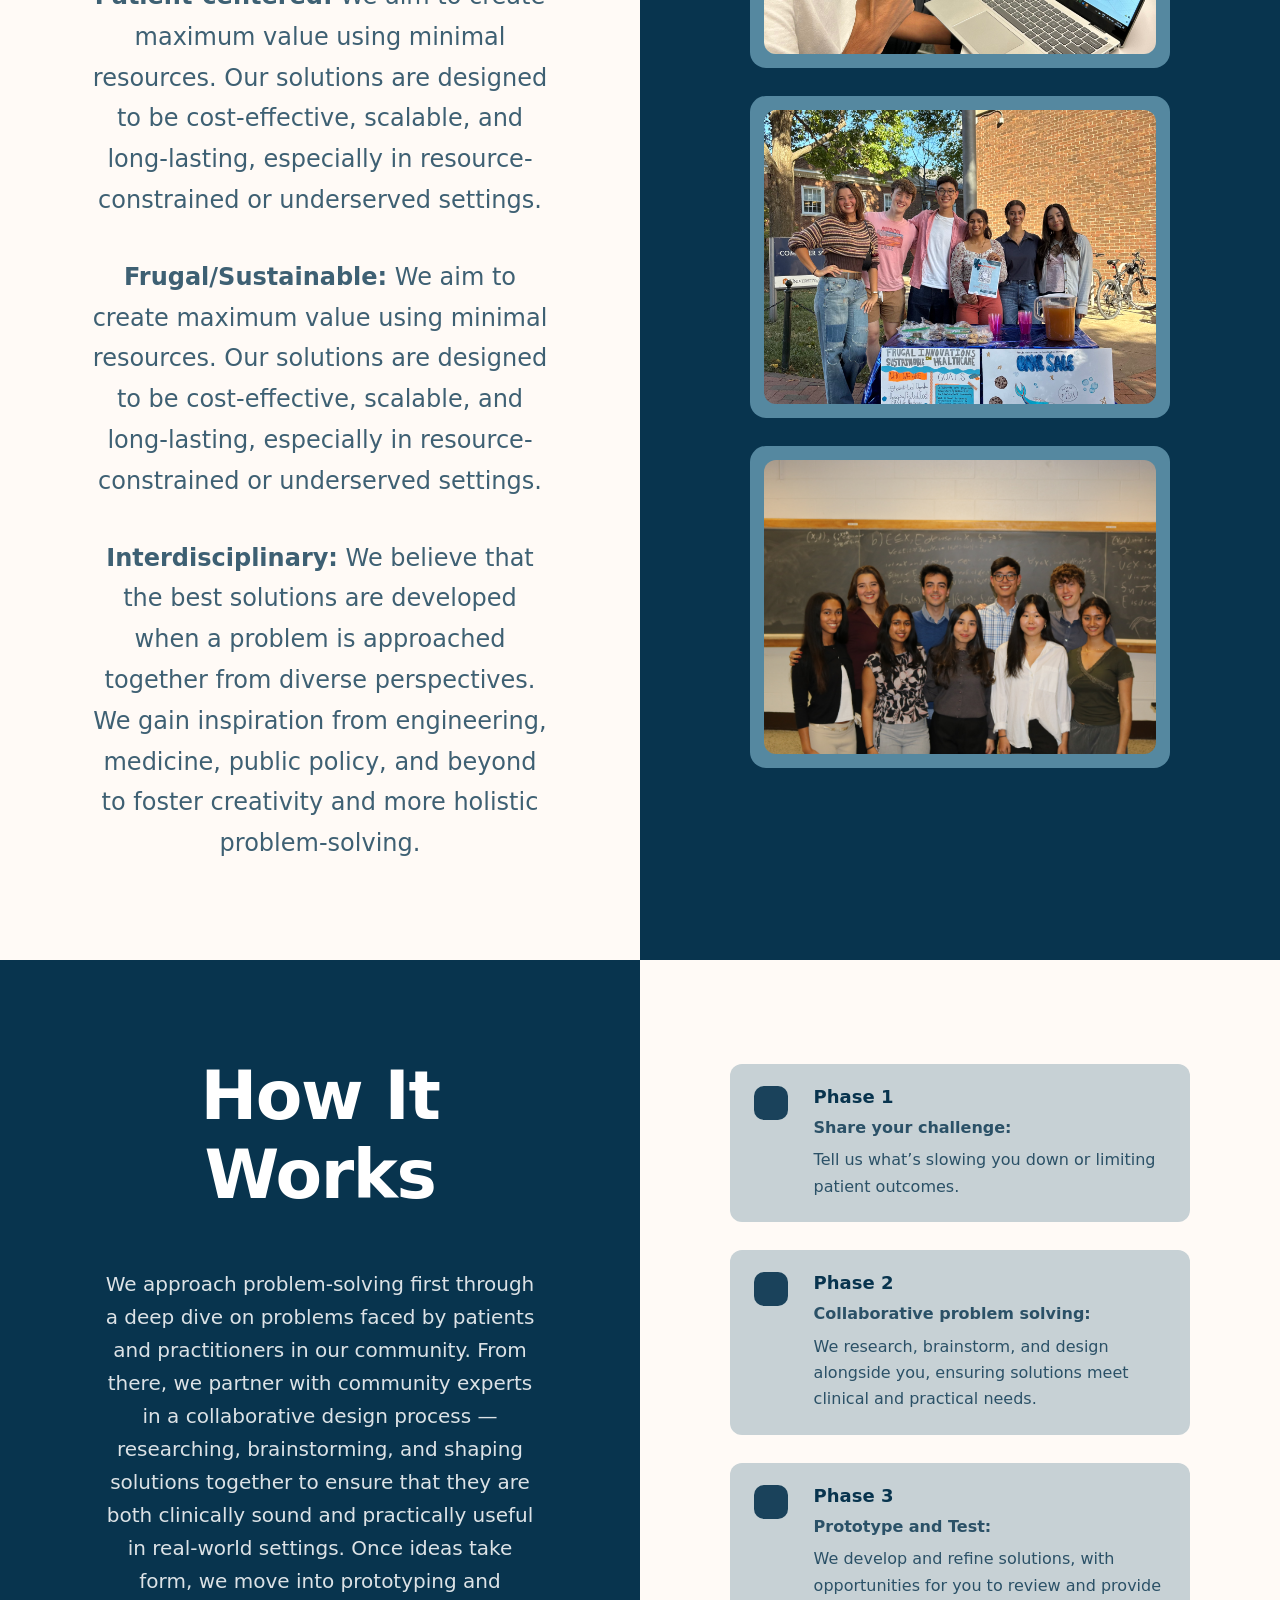
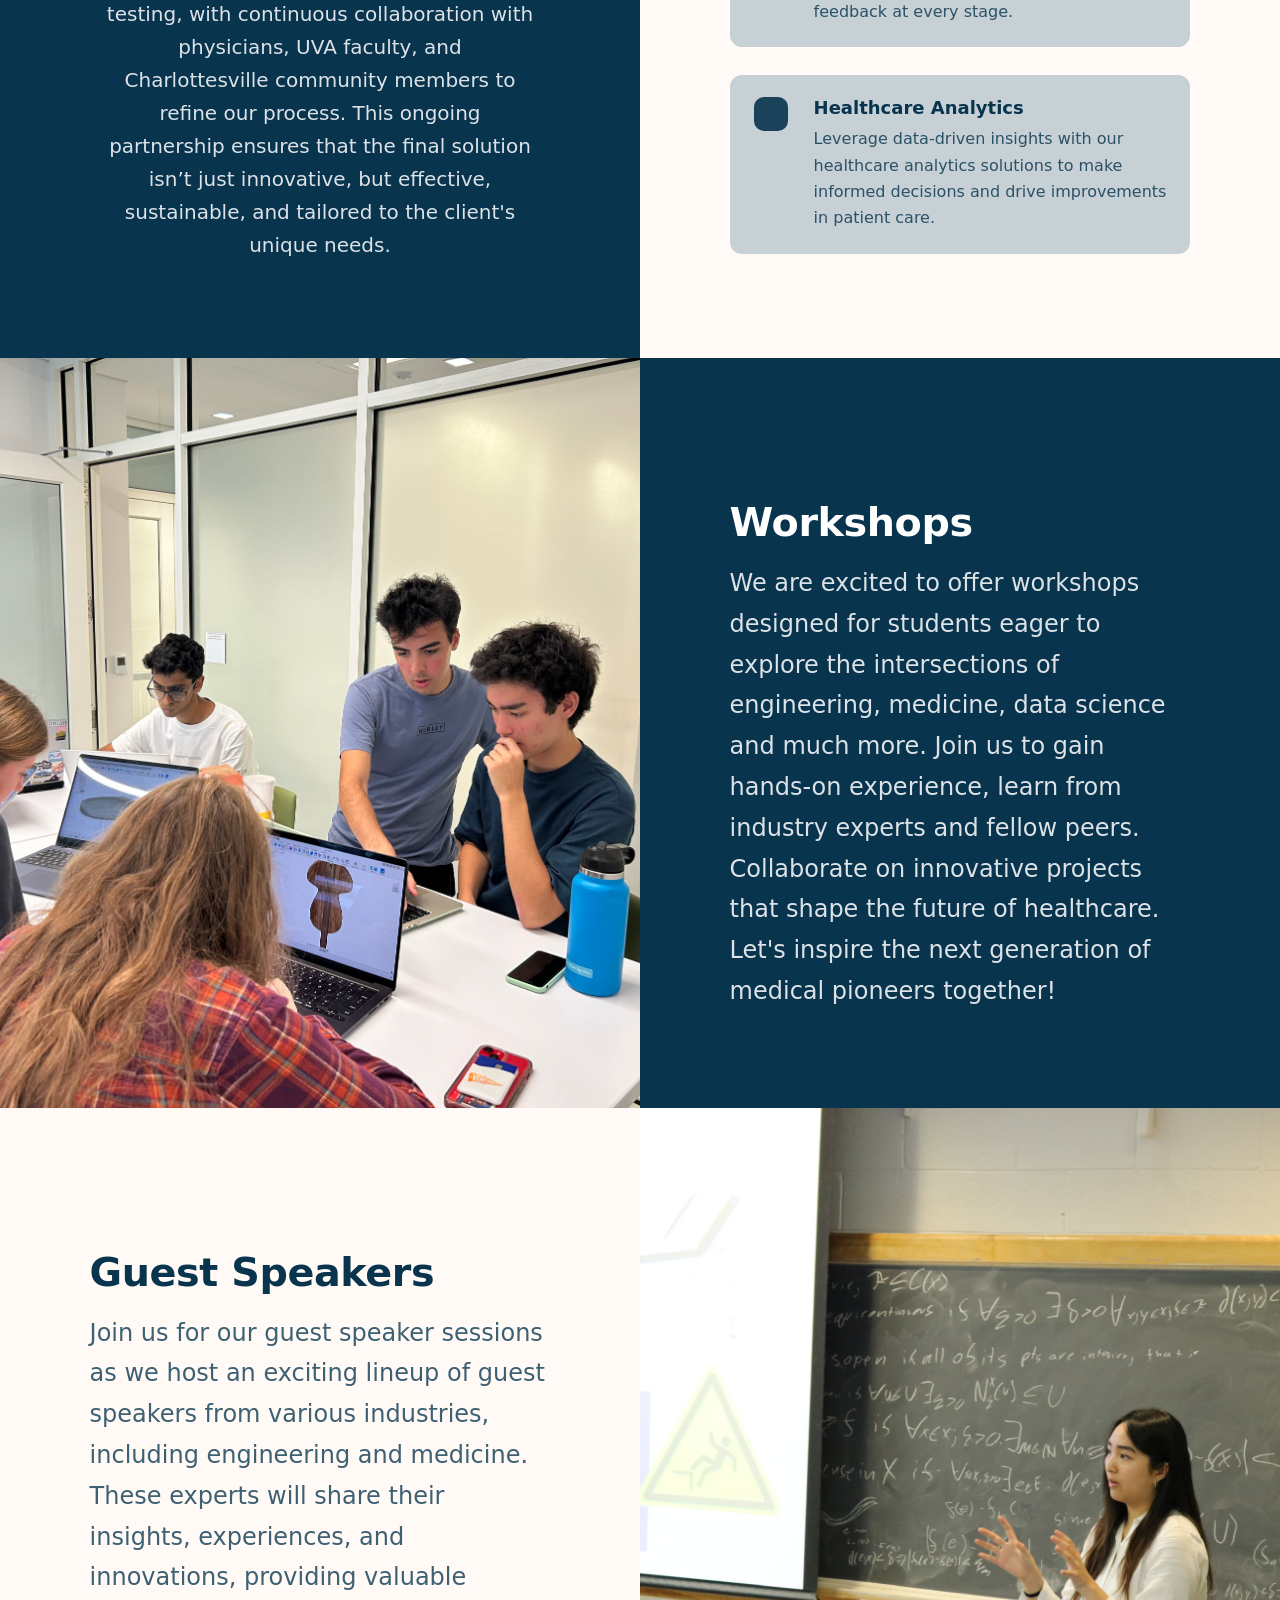
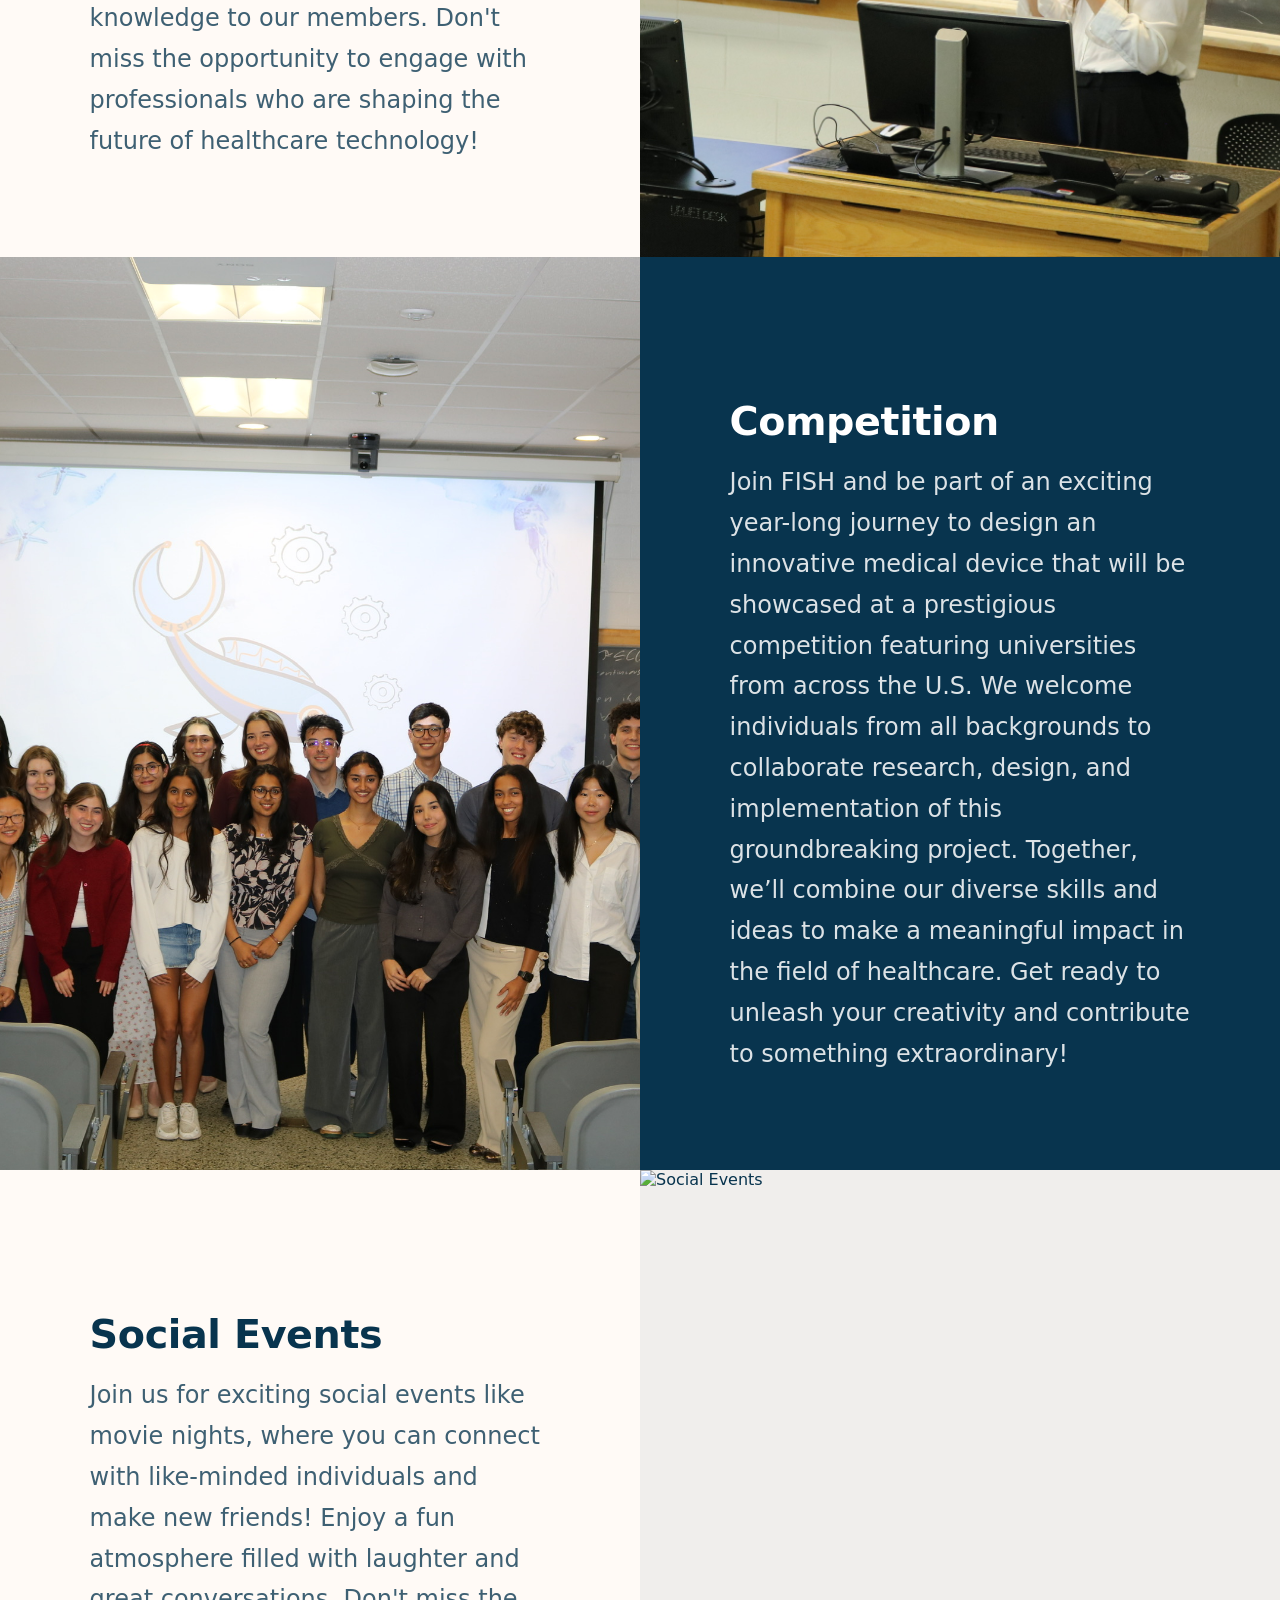
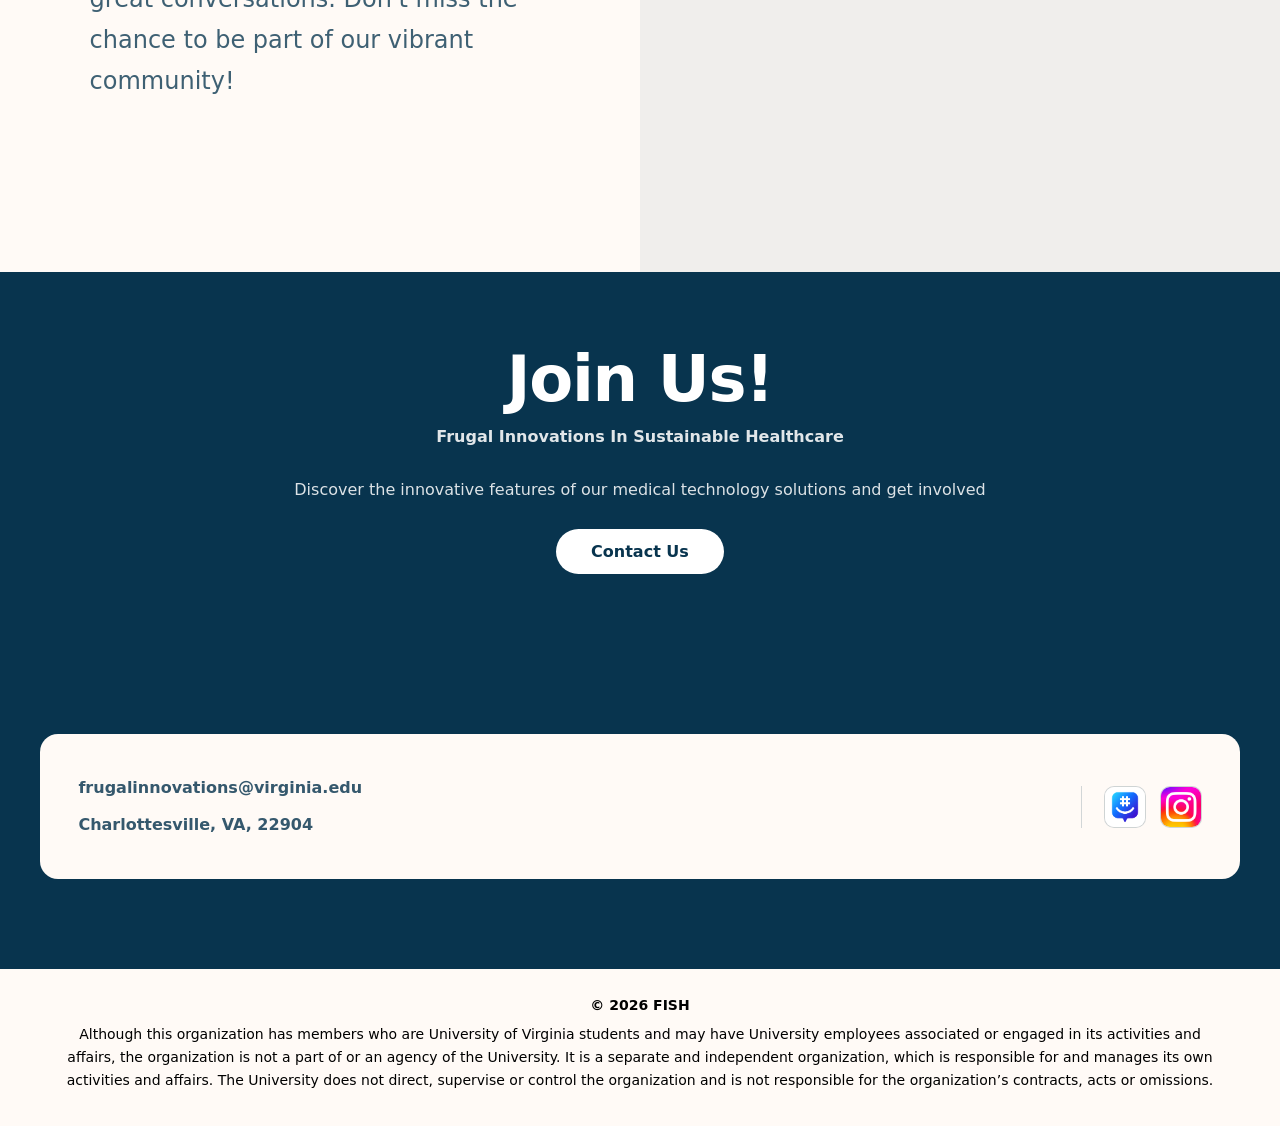
==== commit 00bfb688: "Merge pull request #3 from Frugal-Innovations-at-UVA/fede/debugging added disclaimer to footer" ====
--- a/index.html
+++ b/index.html
@@ -360,11 +360,15 @@
     </section>
 
 
-<footer class="site-footer">
-    <div class="container footer-inner">
-        <span>© <span id="year"></span> FISH</span>
-    </div>
-</footer>
+    <footer class="site-footer">
+        <div class="container footer-inner">
+            <span class="footer-copy">© <span id="year"></span> FISH</span>
+
+            <p class="footer-disclaimer">
+                Although this organization has members who are University of Virginia students and may have University employees associated or engaged in its activities and affairs, the organization is not a part of or an agency of the University. It is a separate and independent organization, which is responsible for and manages its own activities and affairs. The University does not direct, supervise or control the organization and is not responsible for the organization’s contracts, acts or omissions.
+            </p>
+        </div>
+    </footer>
 
 <script src="js/nav.js"></script>
 </body>
--- a/css/styles.css
+++ b/css/styles.css
@@ -680,14 +680,31 @@
 /* =========================================================
    Footer
    ========================================================= */
-.site-footer{ padding: 24px 0 34px; }
+.site-footer{padding: 28px 0 34px; }
 
 .footer-inner{
-    display: flex;
-    justify-content: center;
-    color: var(--muted2);
-    font-weight: 650;
-}
+    display: grid;
+    gap: 10px;                     /* tighter spacing between lines */
+    justify-items: center;
+    text-align: center;
+    padding: 0 var(--pad);         /* small side padding */
+}
+
+.footer-copy{
+    color: rgba(0,0,0,1);
+    font-weight: 800;
+    font-size: 14px;
+    text-transform: uppercase;
+}
+
+.footer-disclaimer{
+    margin: 0;
+    max-width: 2000px;
+    color: rgba(0,0,0,1);
+    font-size: 14px;               /* readable but not huge */
+    line-height: 1.65;
+}
+
 
 /* =========================================================
    Responsive
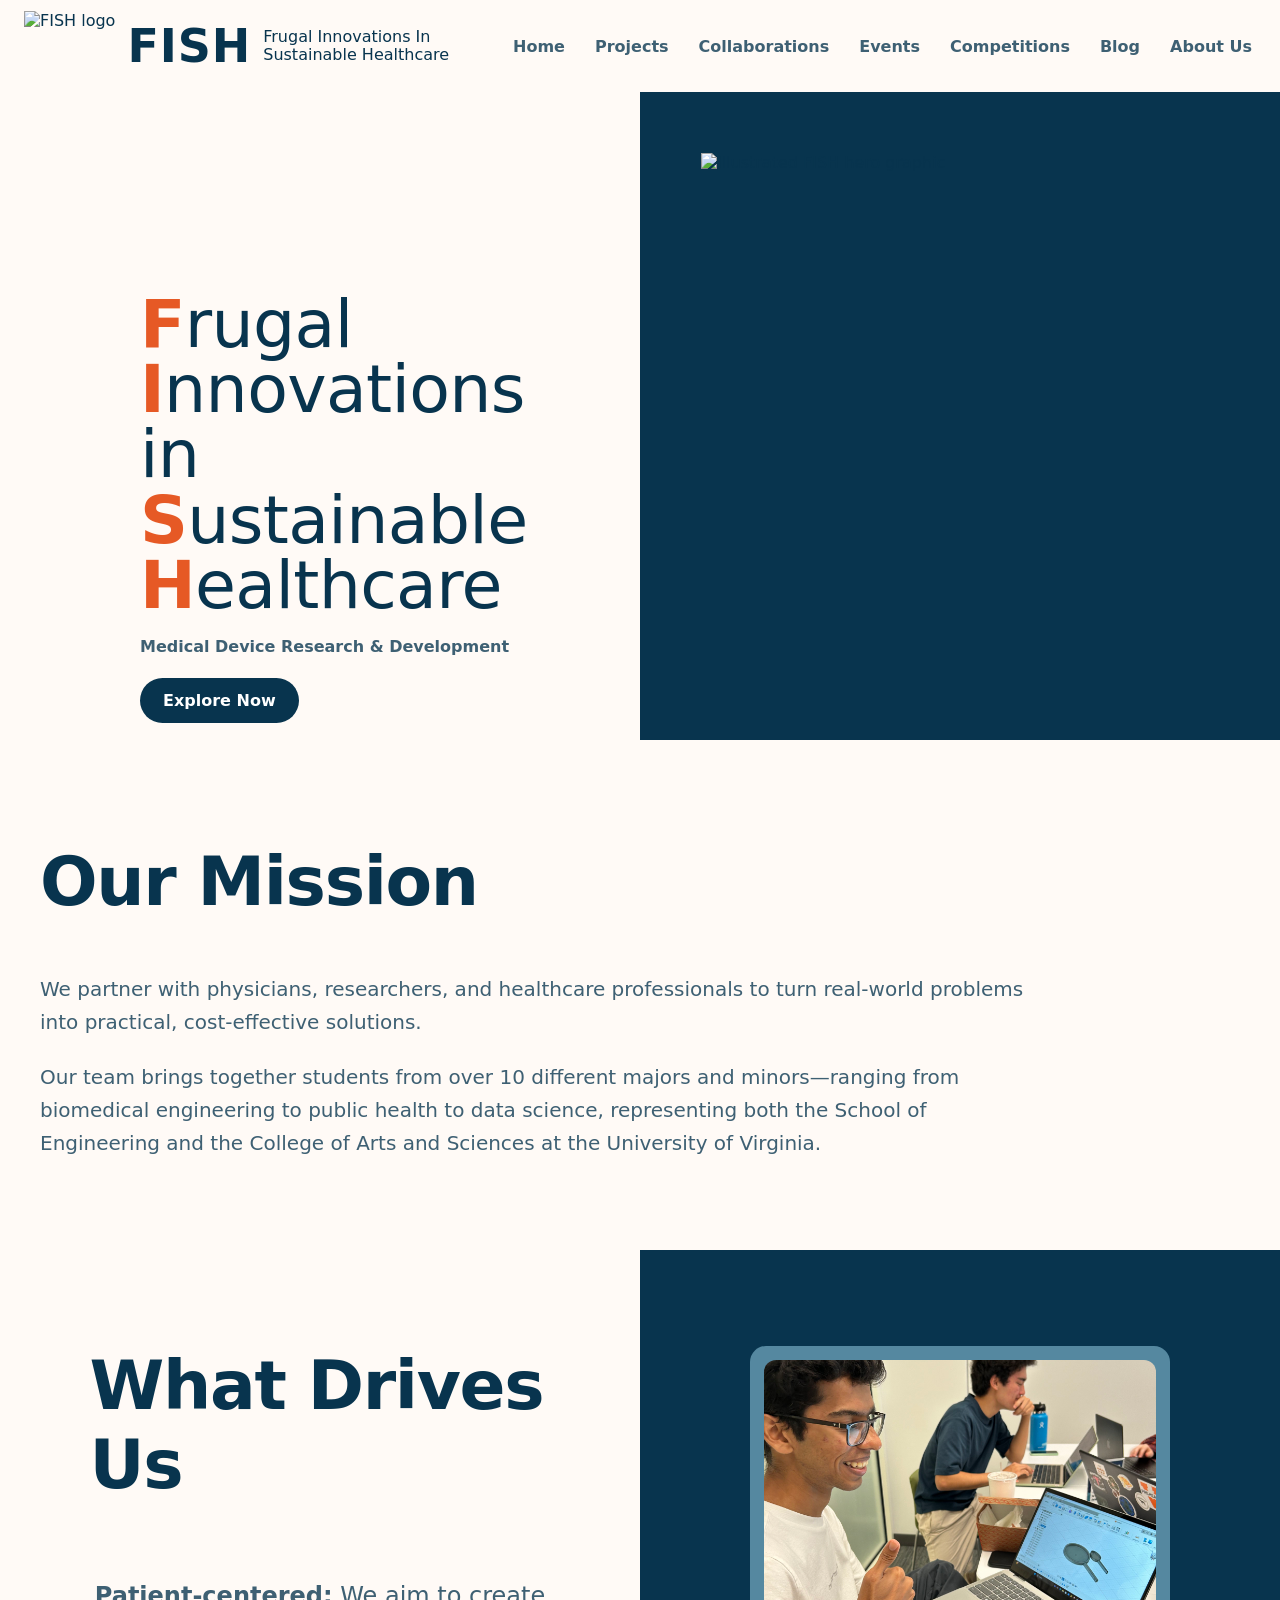
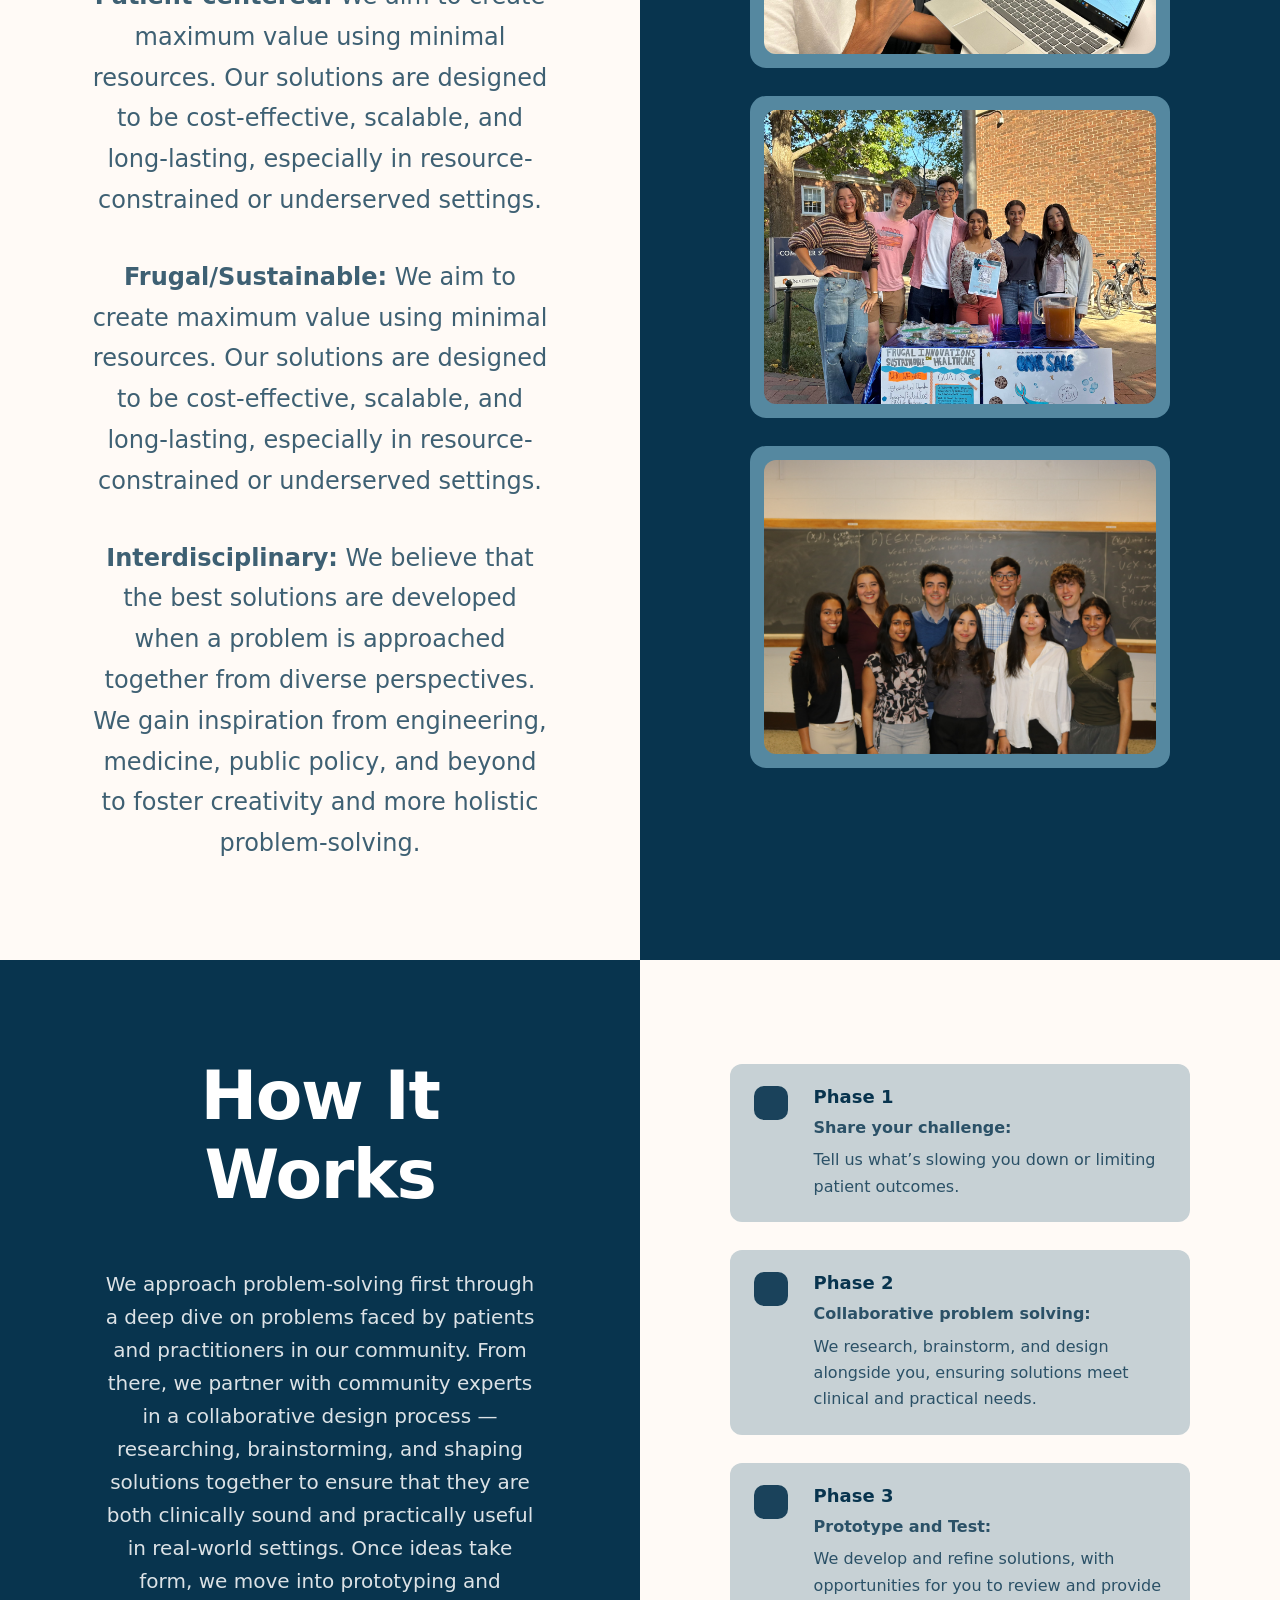
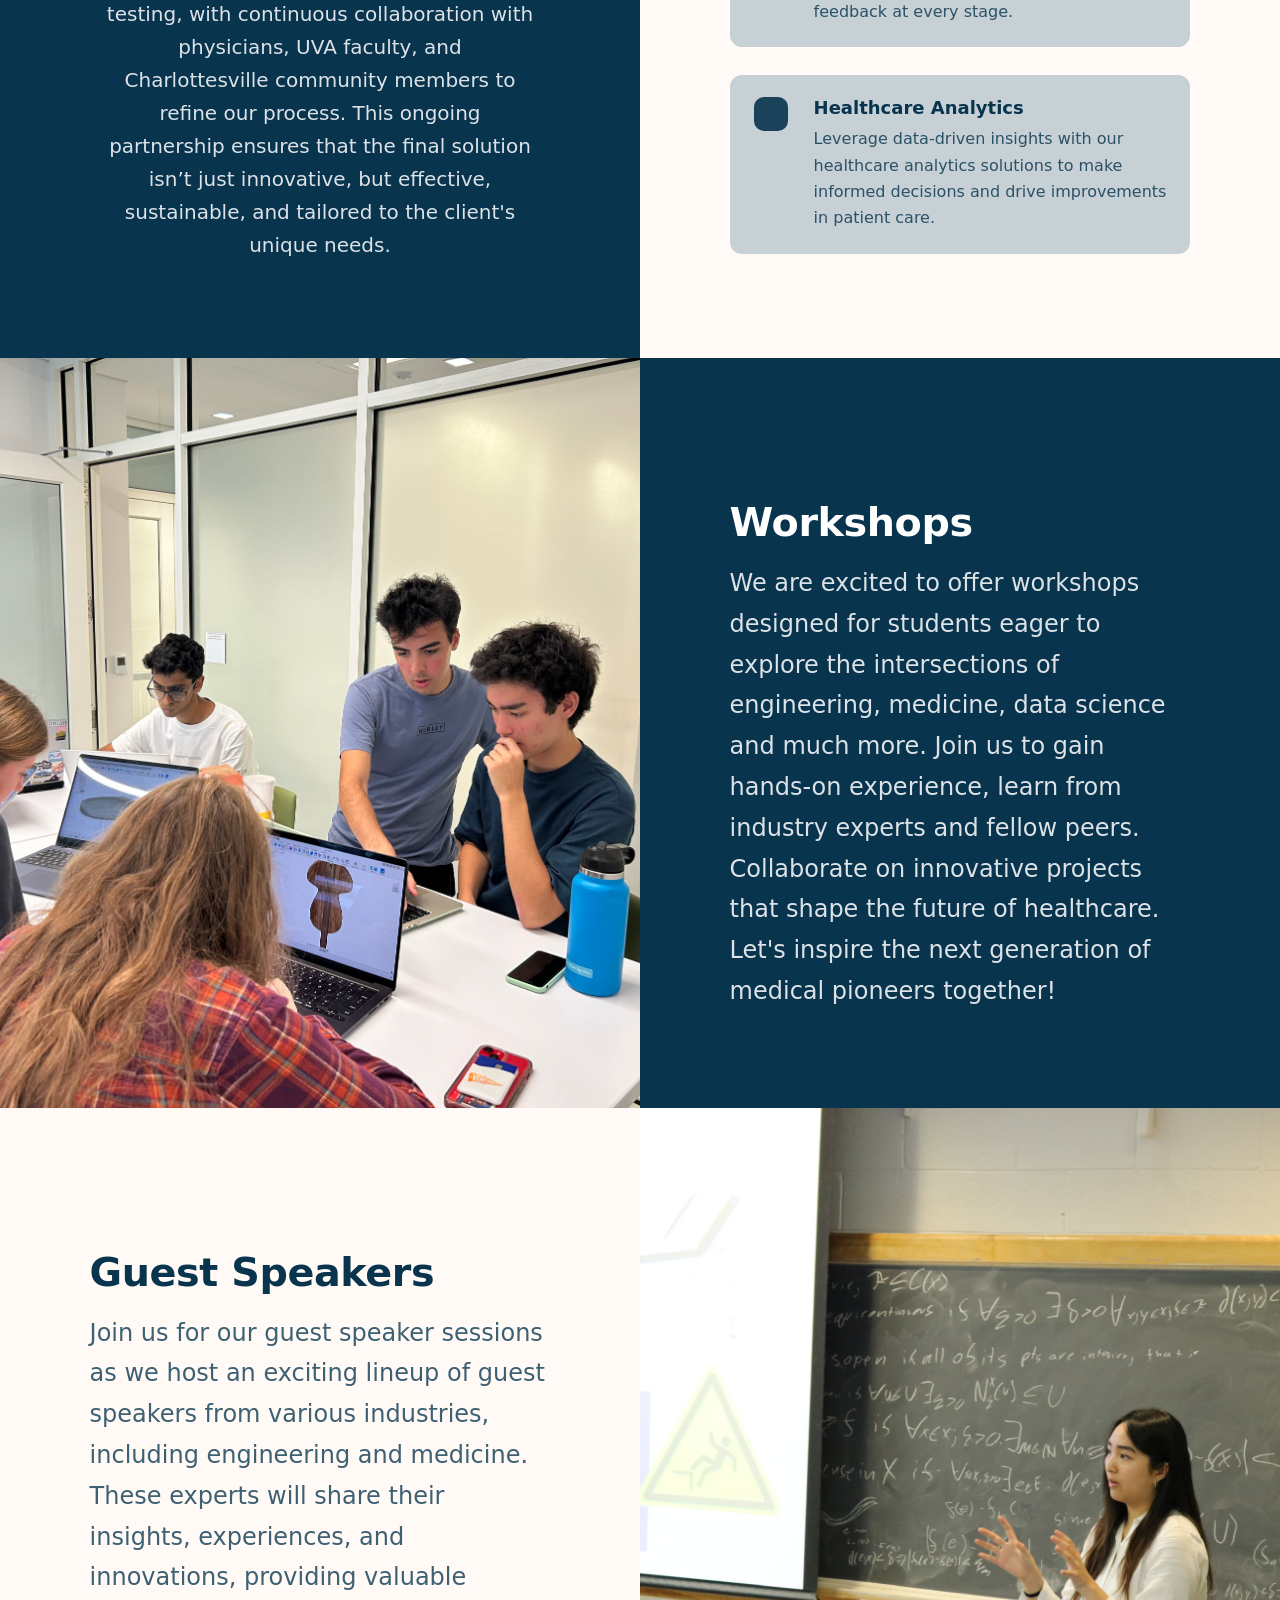
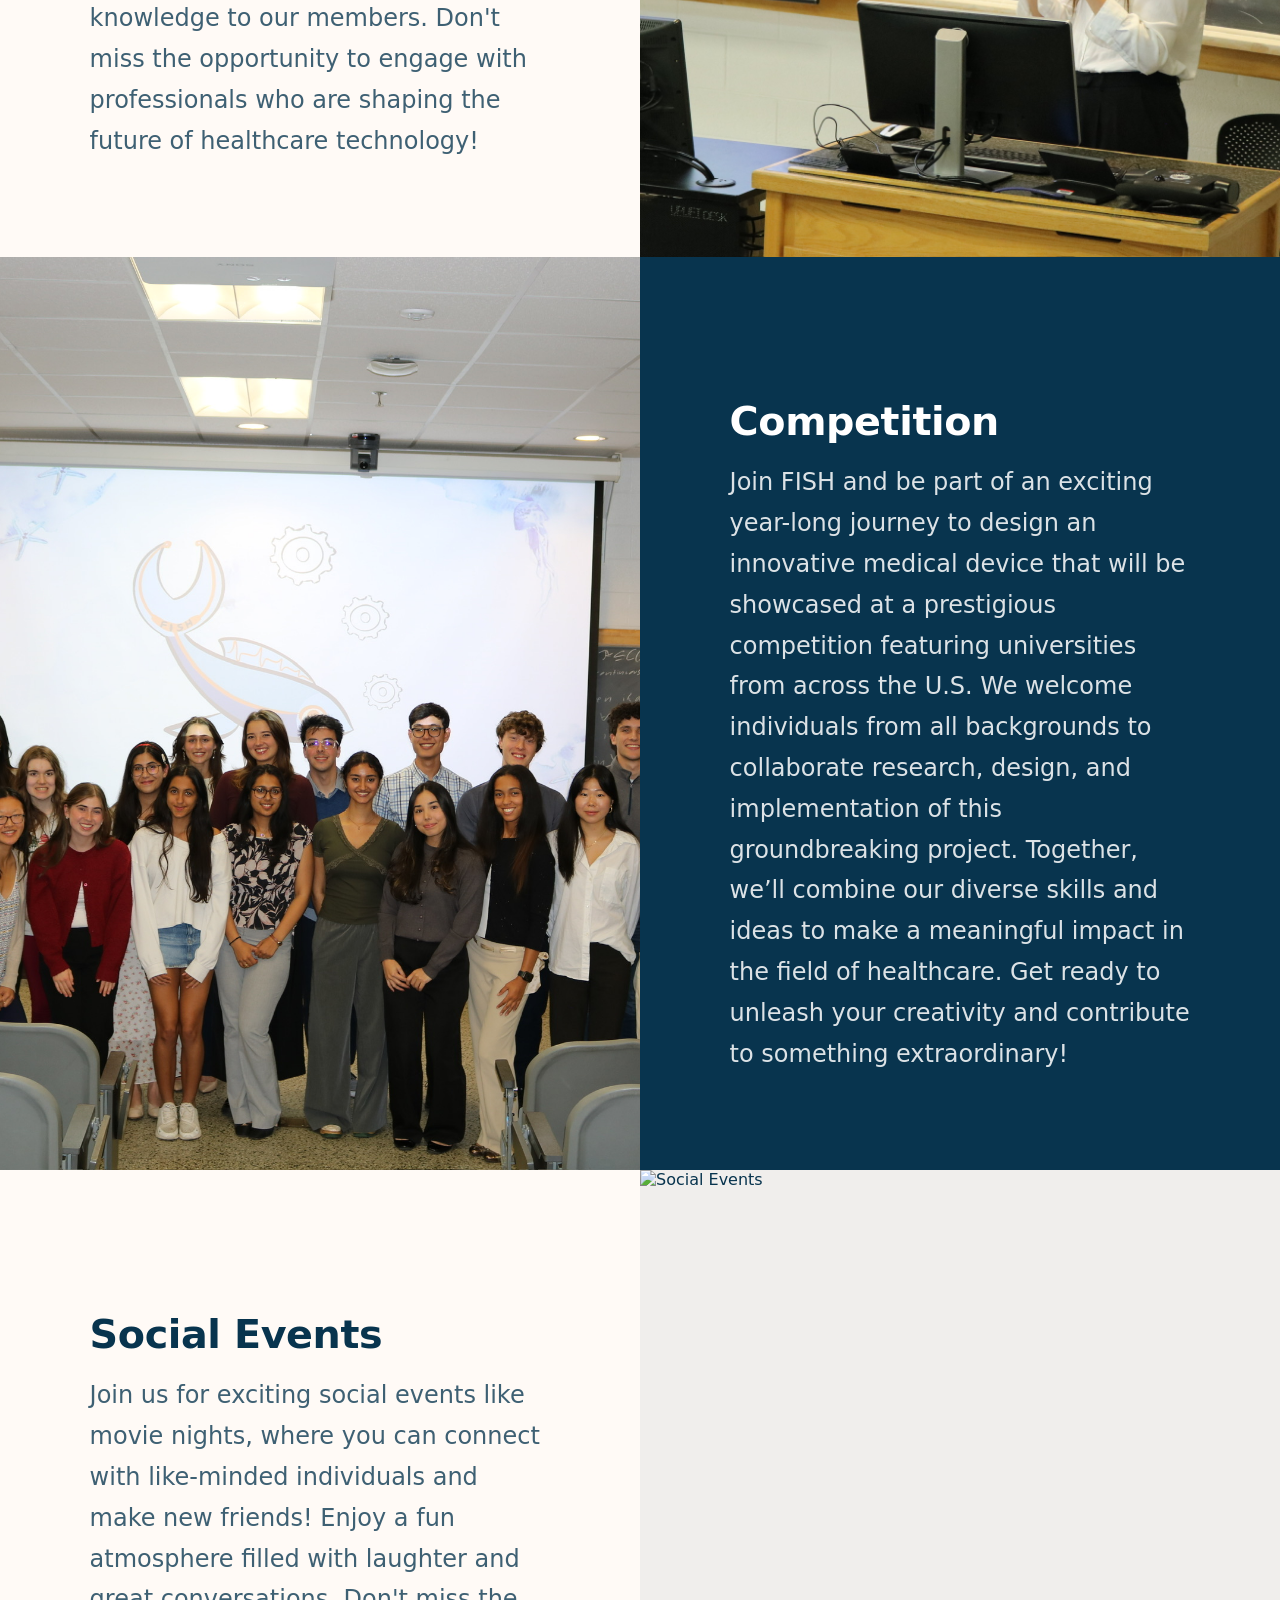
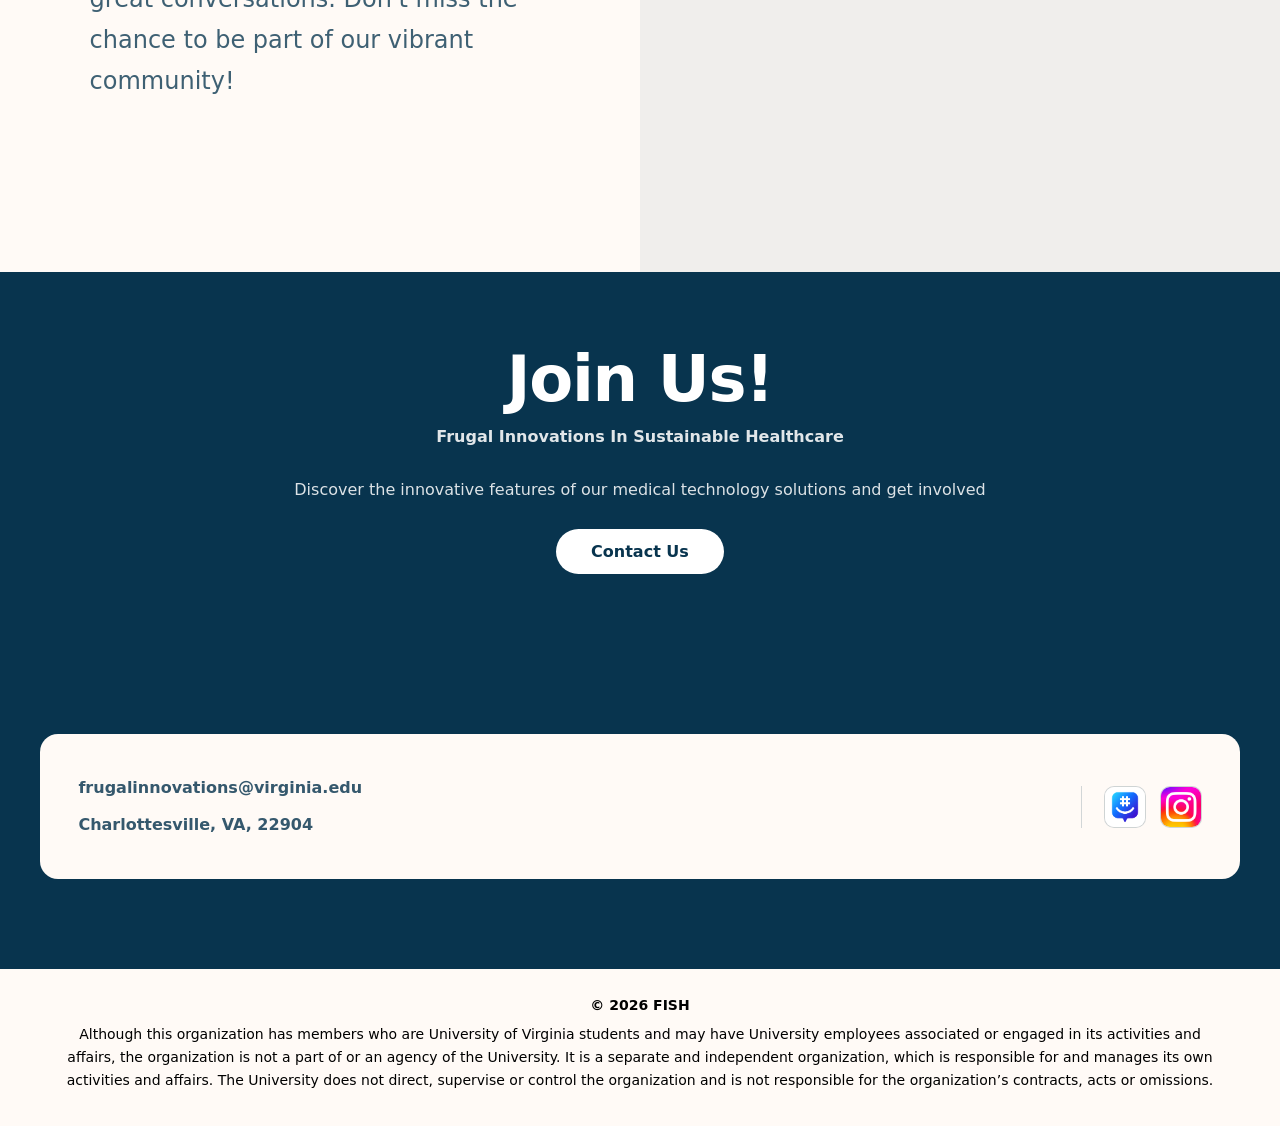
==== commit f636daf7: "coded projects page and removed dedicated timeline page" ====
--- a/index.html
+++ b/index.html
@@ -29,12 +29,15 @@
         <nav id="primary-nav" class="site-nav" aria-label="Primary navigation">
             <a class="nav-link" href="/">Home</a>
 
+            <a class="nav-link" href="/projects/">Projects</a>
+            <!---
             <div class="nav-dropdown">
                 <a class="nav-link" href="/projects/">Projects</a>
                 <div class="dropdown-panel" role="menu" aria-label="Projects submenu">
                     <a class="dropdown-link" href="/projects/timeline/">Timeline</a>
                 </div>
             </div>
+            --->
 
             <a class="nav-link" href="/collaborations/">Collaborations</a>
             <a class="nav-link" href="/events/">Events</a>
@@ -150,19 +153,19 @@
                 <div class="photo-stack">
                     <div class="photo-frame">
                         <div class="photo-inner">
-                            <img src="assets/photos/what-drives-us-image-1.jpg" alt="Team working" />
+                            <img src="assets/home/what-drives-us-image-1.jpg" alt="Team working" />
                         </div>
                     </div>
 
                     <div class="photo-frame">
                         <div class="photo-inner">
-                            <img src="assets/photos/what-drives-us-image-2.jpg" alt="Tabling" />
+                            <img src="assets/home/what-drives-us-image-2.jpg" alt="Tabling" />
                         </div>
                     </div>
 
                     <div class="photo-frame">
                         <div class="photo-inner">
-                            <img src="assets/photos/what-drives-us-image-3.jpg" alt="Group photo" />
+                            <img src="assets/home/what-drives-us-image-3.jpg" alt="Group photo" />
                         </div>
                     </div>
                 </div>
@@ -237,7 +240,7 @@
         <div class="split-side split-left">
             <div class="feature-photo-wrap">
                 <div class="feature-photo-box">
-                    <img src="assets/photos/workshops-image.jpg" alt="Workshops" />
+                    <img src="assets/home/workshops-image.jpg" alt="Workshops" />
                 </div>
             </div>
         </div>
@@ -270,7 +273,7 @@
         <div class="split-side split-right split-right--photo">
             <div class="feature-photo-wrap">
                 <div class="feature-photo-box">
-                    <img src="assets/photos/guest-speakers-image.jpg" alt="Guest Speakers" />
+                    <img src="assets/home/guest-speakers-image.jpg" alt="Guest Speakers" />
                 </div>
             </div>
         </div>
@@ -281,7 +284,7 @@
         <div class="split-side split-left">
             <div class="feature-photo-wrap">
                 <div class="feature-photo-box">
-                    <img src="assets/photos/competition-image.jpg" alt="Competition" />
+                    <img src="assets/home/competition-image.jpg" alt="Competition" />
                 </div>
             </div>
         </div>
@@ -315,7 +318,7 @@
         <div class="split-side split-right split-right--photo">
             <div class="feature-photo-wrap">
                 <div class="feature-photo-box">
-                    <img src="assets/photos/social-events-image.jpg" alt="Social Events" />
+                    <img src="assets/home/social-events-image.jpg" alt="Social Events" />
                 </div>
             </div>
         </div>
@@ -346,14 +349,14 @@
                    href="https://groupme.com/join_group/109354949/YaK5K88R"
                    target="_blank" rel="noopener noreferrer"
                    aria-label="Join our :contentReference[oaicite:0]{index=0}">
-                    <img src="assets/icons/groupme-icon-1.png" alt="" />
+                    <img src="/assets/icons/groupme-icon-1.png" alt="" />
                 </a>
 
                 <a class="social-icon"
                    href="https://www.instagram.com/fish_atuva"
                    target="_blank" rel="noopener noreferrer"
                    aria-label="Visit our :contentReference[oaicite:1]{index=1}">
-                    <img src="assets/icons/instagram-icon.png" alt="" />
+                    <img src="/assets/icons/instagram-icon.png" alt="" />
                 </a>
             </div>
         </div>
--- a/css/styles.css
+++ b/css/styles.css
@@ -138,7 +138,7 @@
     gap: 12px;
 }
 
-.brand-mark{ height: 148px; width: auto; }
+.brand-mark{ height: 70px; width: auto; }
 
 .brand-name{
     font-size: 46px;
@@ -705,24 +705,304 @@
     line-height: 1.65;
 }
 
+/* =========================================================
+   Projects page — force 50/50 full-bleed rows (override .split)
+   Paste at the VERY BOTTOM of styles.css
+   ========================================================= */
+
+.projects-hero{
+    padding: clamp(36px, 5vw, 70px) 0 clamp(18px, 3vw, 34px);
+    text-align: center;
+}
+.projects-hero__inner{ max-width: 980px; }
+.projects-hero__title{ margin: 0; }
+.projects-hero__sub{
+    margin: 10px auto 0;
+    color: var(--muted);
+    line-height: 1.6;
+    font-size: 16px;
+}
+
+/* Force these sections to be GRID even if .split sets flex */
+.projects-page section.split.proj-row{
+    display: grid !important;
+    grid-template-columns: 1fr 1fr;
+    grid-template-areas: "text media";
+    gap: 0 !important;
+    margin: 0;
+    padding: 0;
+    min-height: clamp(520px, 64vh, 720px);
+    align-items: stretch; /* important */
+}
+
+/* Reverse (image left, text right) */
+.projects-page section.split.proj-row.proj-row--reverse{
+    grid-template-areas: "media text";
+}
+
+/* Make the halves fill the row height */
+.projects-page section.split.proj-row > .split-side{
+    padding: 0 !important;
+    margin: 0 !important;
+    min-height: inherit;
+    align-self: stretch;
+}
+
+/* Text half */
+.projects-page .proj-text{
+    grid-area: text;
+    background: var(--bg);
+    display: flex;
+    align-items: center;
+}
+
+.projects-page .proj-copy{
+    width: min(640px, 100%);
+    margin: 0 auto;
+    text-align: center;
+}
+
+.projects-page .proj-title{
+    margin: 0;
+    line-height: 1.12;
+    font-size: 70px;
+    font-weight: 400;
+    letter-spacing: -0.02em;
+}
+
+.projects-page .proj-paragraph{
+    margin: 18px auto 0;
+    max-width: 460px;
+    text-align: left;
+    color: var(--muted);
+    line-height: 1.85;
+    font-size: 18px;
+}
+
+/* Image half — full bleed ALWAYS */
+.projects-page .proj-media{
+    grid-area: media;
+    position: relative;
+    overflow: hidden;
+    background: #000;
+    min-height: inherit;      /* key */
+    height: 100%;             /* key */
+    align-self: stretch;       /* key */
+}
+
+/* Absolutely fill the cell */
+.projects-page .proj-media > img{
+    position: absolute !important;
+    inset: 0 !important;
+    width: 100% !important;
+    height: 100% !important;
+    object-fit: cover !important;
+    display: block;
+}
+
+/* Mobile stack */
+@media (max-width: 900px){
+    .projects-page section.split.proj-row{
+        grid-template-columns: 1fr;
+        grid-template-areas:
+      "media"
+      "text";
+        min-height: auto;
+    }
+
+    .projects-page .proj-media{
+        height: clamp(280px, 42vh, 420px);
+        min-height: 0;
+    }
+}
+
+/* =========================================================
+   Timeline section (embedded)
+   ========================================================= */
+
+.projects-timeline{
+    background: var(--bg);
+    padding: clamp(44px, 6vw, 90px) 0 clamp(44px, 6vw, 90px);
+    text-align: center;
+}
+
+.projects-timeline__inner{
+    max-width: 1100px;
+}
+
+.projects-timeline__title{
+    margin: 0 0 clamp(18px, 3vw, 34px);
+    color: var(--text);
+    font-weight: 900;
+    letter-spacing: -0.02em;
+    font-size: clamp(44px, 6vw, 78px);
+    line-height: 1.05;
+}
+
+/* frame similar to screenshot: thin border + subtle shadow */
+.timeline-frame{
+    width: min(980px, 100%);
+    margin: 0 auto;
+    background: #fff;
+    border: 3px solid var(--text);
+    border-radius: 6px;
+    box-shadow: 0 14px 34px rgba(0,0,0,0.12);
+    overflow: hidden;
+}
+
+/* responsive image */
+.timeline-img{
+    display: block;
+    width: 100%;
+    height: auto;
+}
+
+/* =========================================================
+   About Officers / Team (Wix About Us replication)
+   ========================================================= */
+
+.about-officers{
+    /* .page already clears the fixed header */
+    padding: clamp(32px, 4vw, 70px) 0 clamp(70px, 7vw, 110px);
+}
+
+/* "Meet The Team" heading + underline */
+.about-officers__section-title{
+    text-align: center;
+    margin: 0 0 clamp(34px, 4.5vw, 56px);
+    font-size: clamp(64px, 3.2vw, 44px);
+    font-weight: 900;
+    letter-spacing: -0.01em;
+    color: var(--text);
+    position: relative;
+}
+
+.about-officers__section-title::after{
+    content: "";
+    display: block;
+    width: 28px;
+    height: 3px;
+    margin: 14px auto 0;
+    border-radius: 999px;
+    background: var(--text);
+}
+
+/* Two-column grid like Wix */
+.team-grid{
+    display: grid;
+    grid-template-columns: repeat(2, minmax(0, 1fr));
+    column-gap: clamp(54px, 7vw, 120px);
+    row-gap: clamp(54px, 6vw, 100px);
+    justify-items: center;
+    align-items: start;
+}
+
+.team-card{
+    width: min(440px, 100%);
+    text-align: left;
+}
+
+.team-card__img{
+    width: 100%;
+    aspect-ratio: 1 / 1;   /* square crops */
+    object-fit: cover;
+    display: block;
+    background: rgba(8,52,78,0.06);
+}
+
+.team-card__name{
+    margin: 14px 0 0;
+    font-size: 32px;
+    font-weight: 800;
+    letter-spacing: 0.03em;
+    color: var(--text);
+}
+
+.team-card__role{
+    margin: 8px 0 4px;
+    font-size: 22px;
+    letter-spacing: 0.02em;
+    color: var(--muted);
+}
+
+.team-card__meta{
+    margin: 6px 0 0;
+    display: flex;
+    justify-content: space-between;
+    gap: 18px;
+    color: var(--muted);
+    font-size: 14px;
+}
+
+.team-card__pronouns-year{
+    white-space: nowrap;
+}
+
+.team-card__details{
+    margin-top: 10px;
+    display: grid;
+    gap: 6px;
+}
+
+.team-card__detail{
+    margin: 0;
+    font-size: 14px;
+    color: var(--muted);
+    line-height: 1.45;
+}
+
+.team-card__label{
+    font-weight: 800;
+    color: rgba(8, 52, 78, 0.88);
+}
+
+/* If you use <article class="team-card team-card--center"> for an odd last card */
+.team-card--center{
+    grid-column: 1 / -1;
+    justify-self: center;
+}
+
+/* ===== Responsive behavior ===== */
+
+/* Keep 2 columns for a while, but tighten spacing */
+@media (max-width: 980px){
+    .team-grid{
+        column-gap: 40px;
+        row-gap: 56px;
+    }
+}
+
+/* Stack to 1 column on smaller screens */
+@media (max-width: 860px){
+    .team-grid{
+        grid-template-columns: 1fr;
+    }
+
+    .team-card--center{
+        grid-column: auto;
+    }
+}
 
 /* =========================================================
    Responsive
    ========================================================= */
 @media (max-width: 980px){
-    .hero .hero-inner{ grid-template-columns: 1fr; }
+    .hero .hero-inner{
+        grid-template-columns: 1fr;
+        gap: 28px;
+    }
 
     .hero-left{
         padding-top: 24px;
         padding-left: var(--pad);
         padding-right: var(--pad);
         max-width: none;
+        padding-bottom: 8px;
     }
 
     .hero-right{ min-height: 420px; }
 
     .mission-body{ grid-template-columns: 1fr; }
-
     .split{ grid-template-columns: 1fr; }
     .split-side{ padding: 56px var(--pad); }
 }
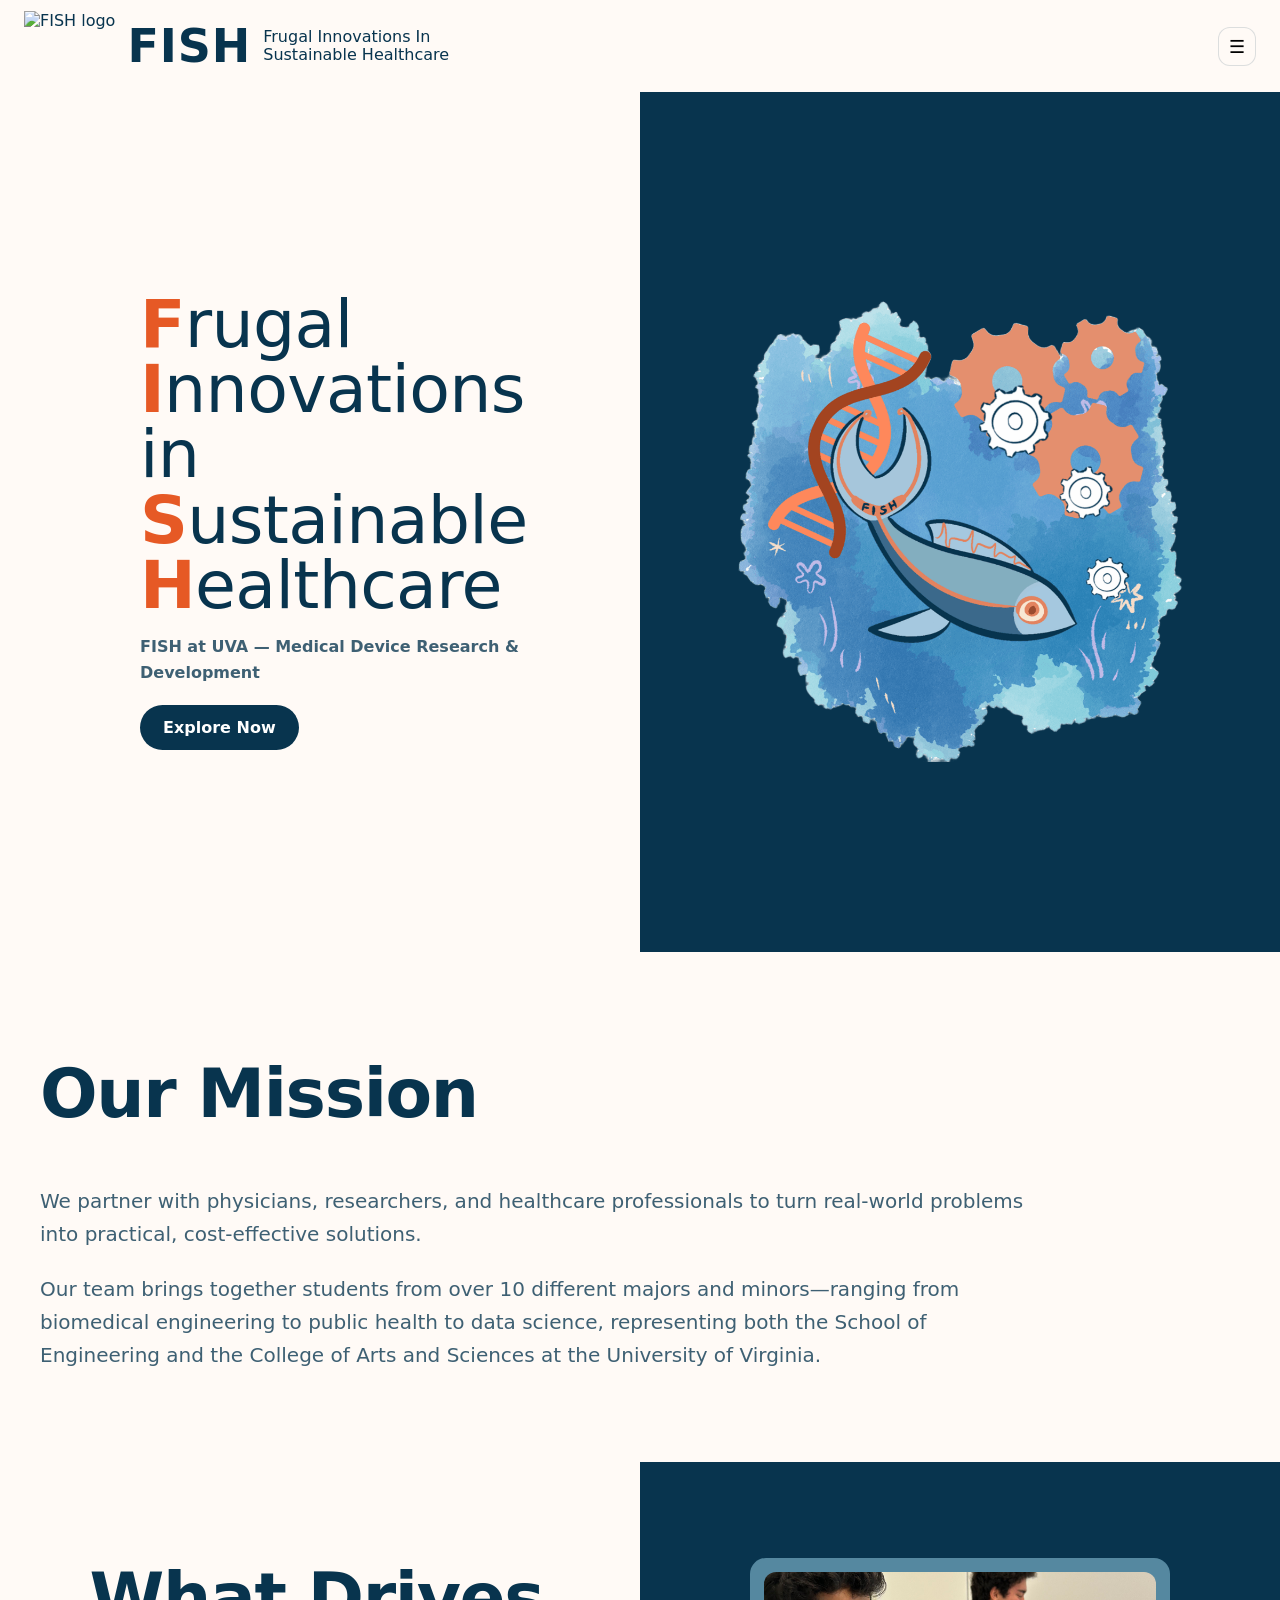
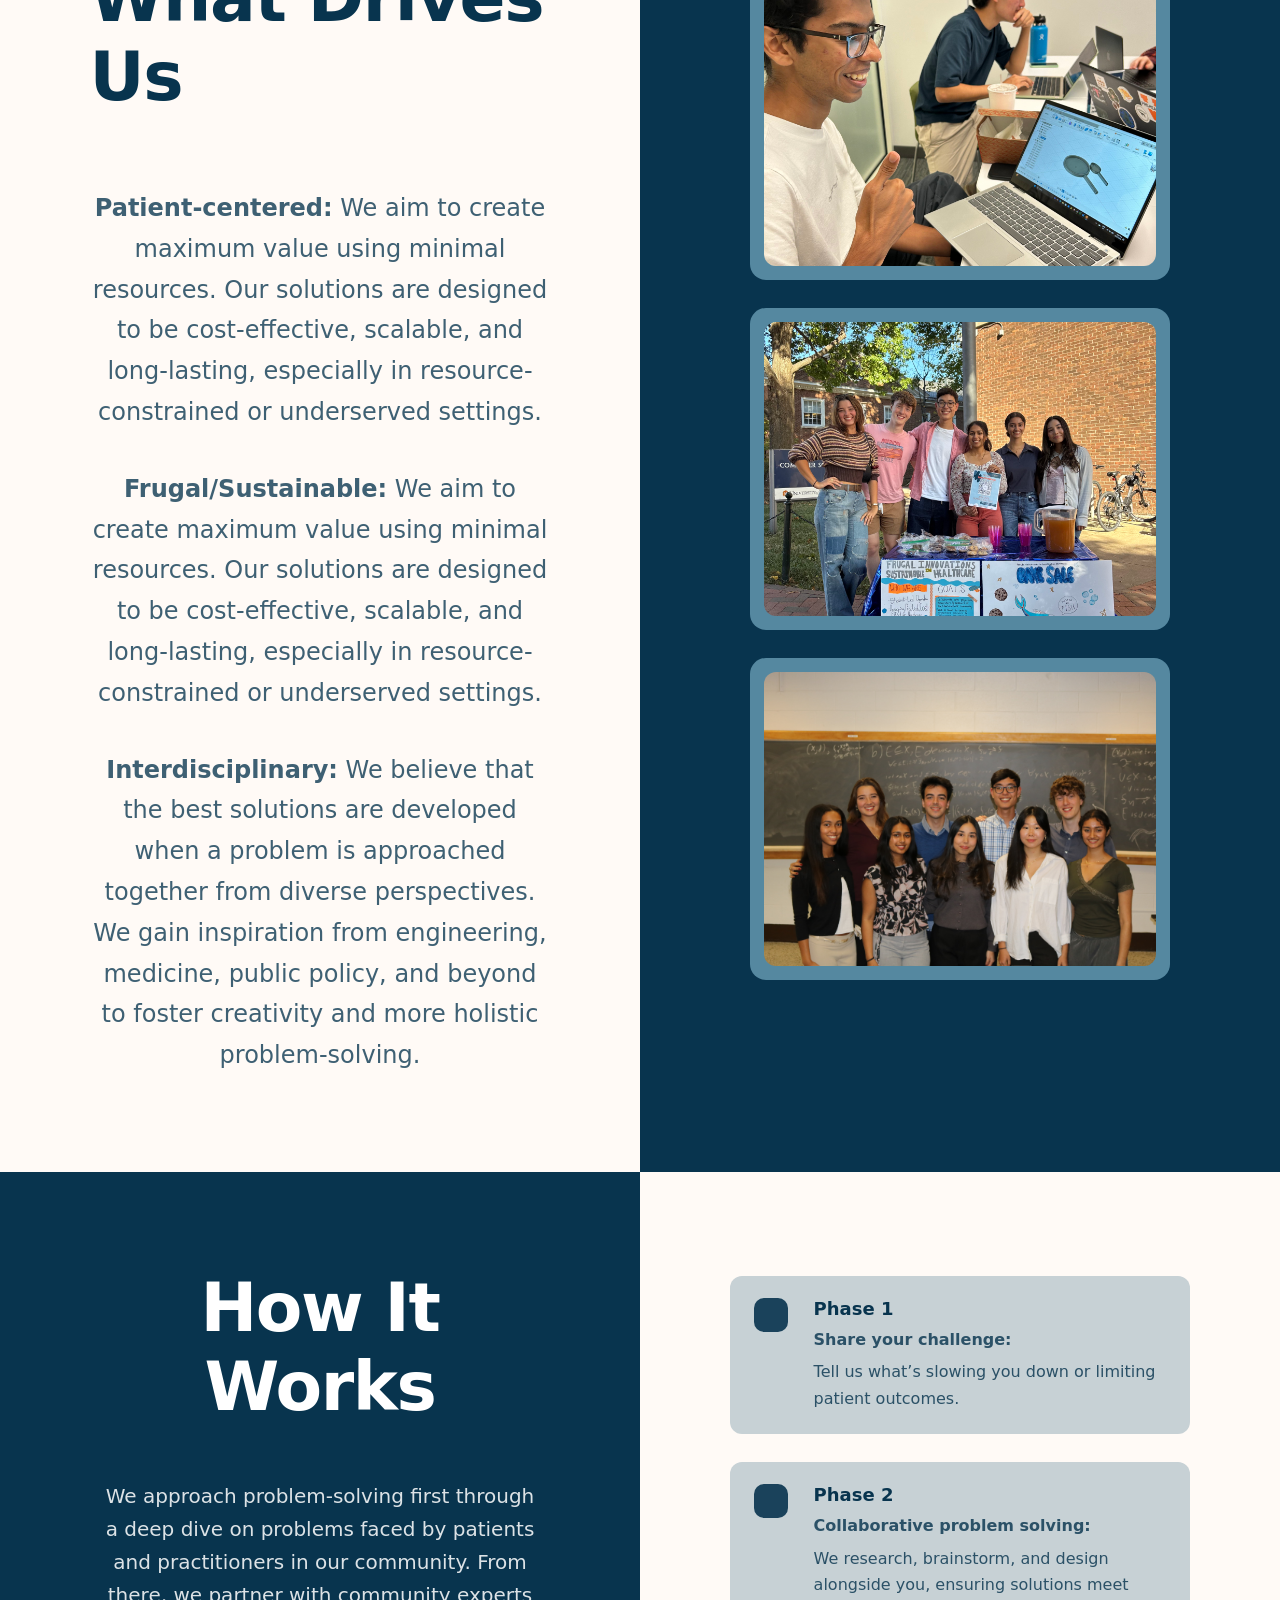
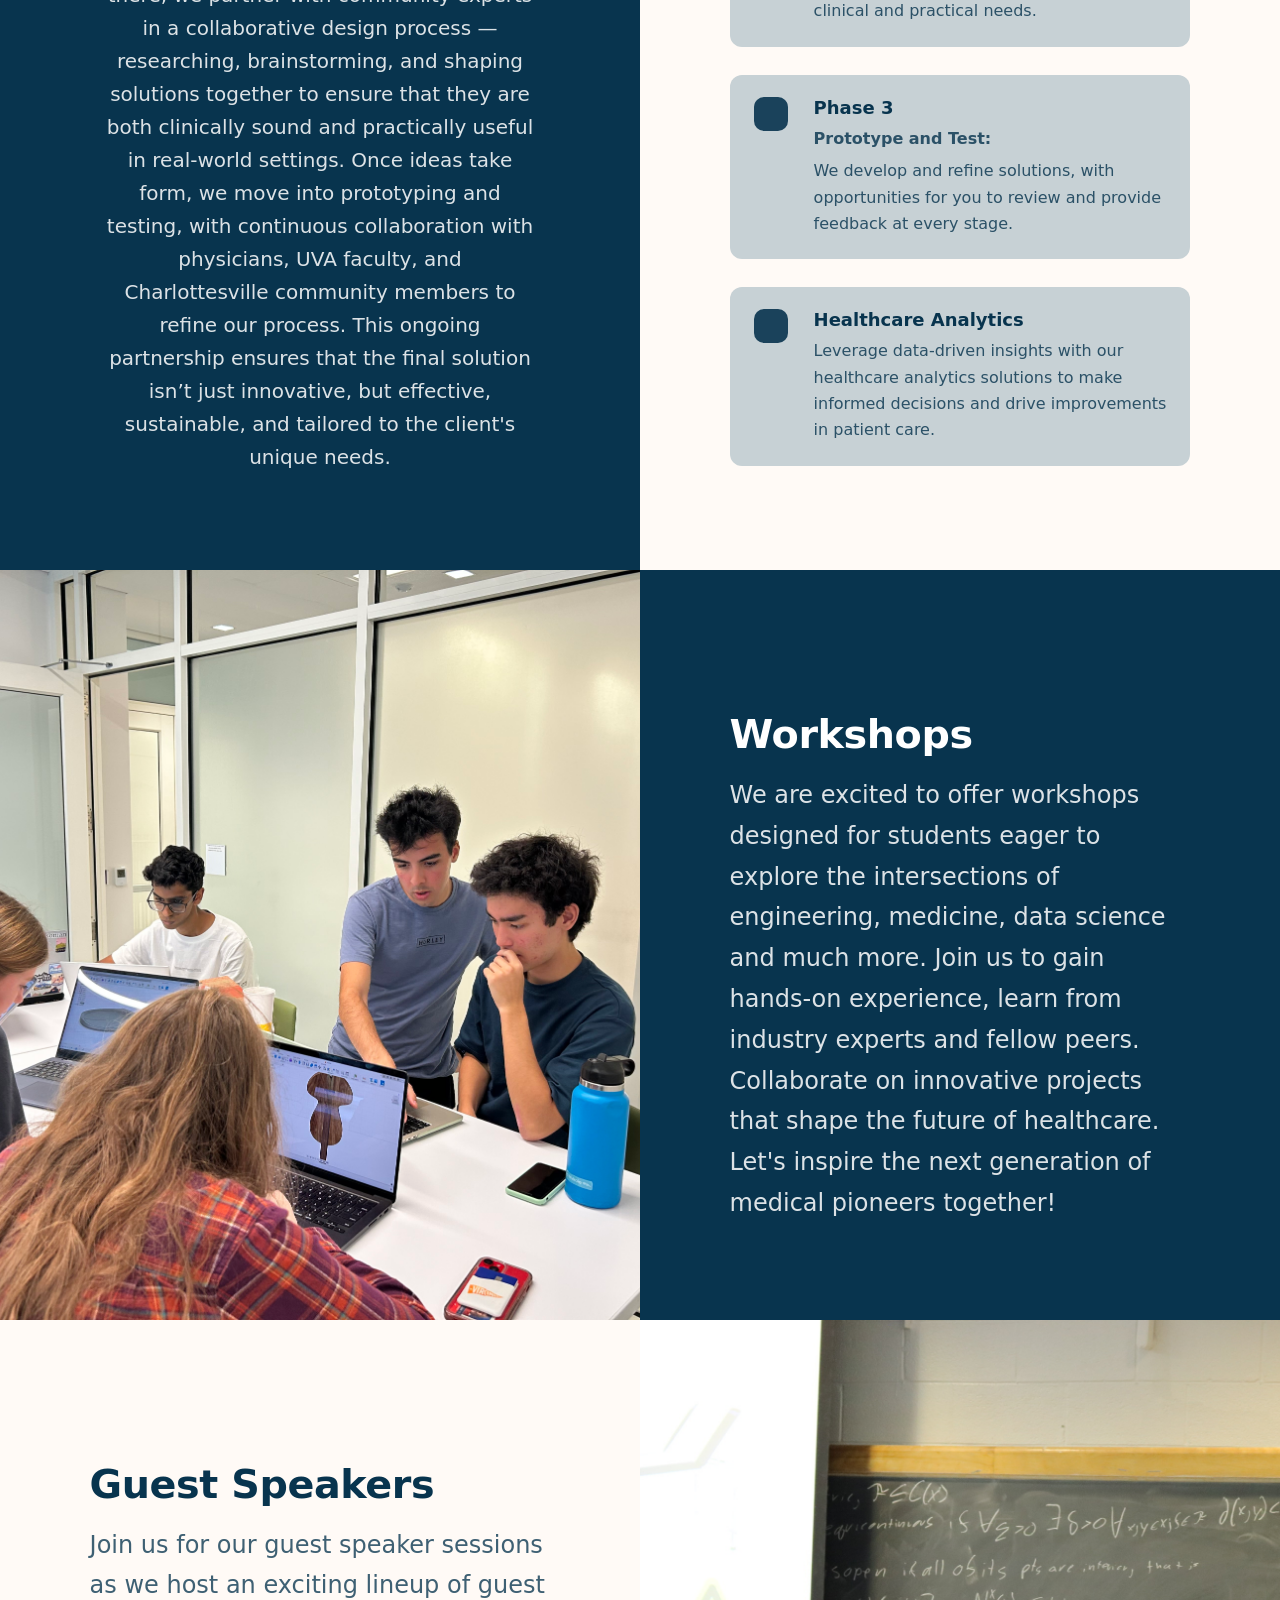
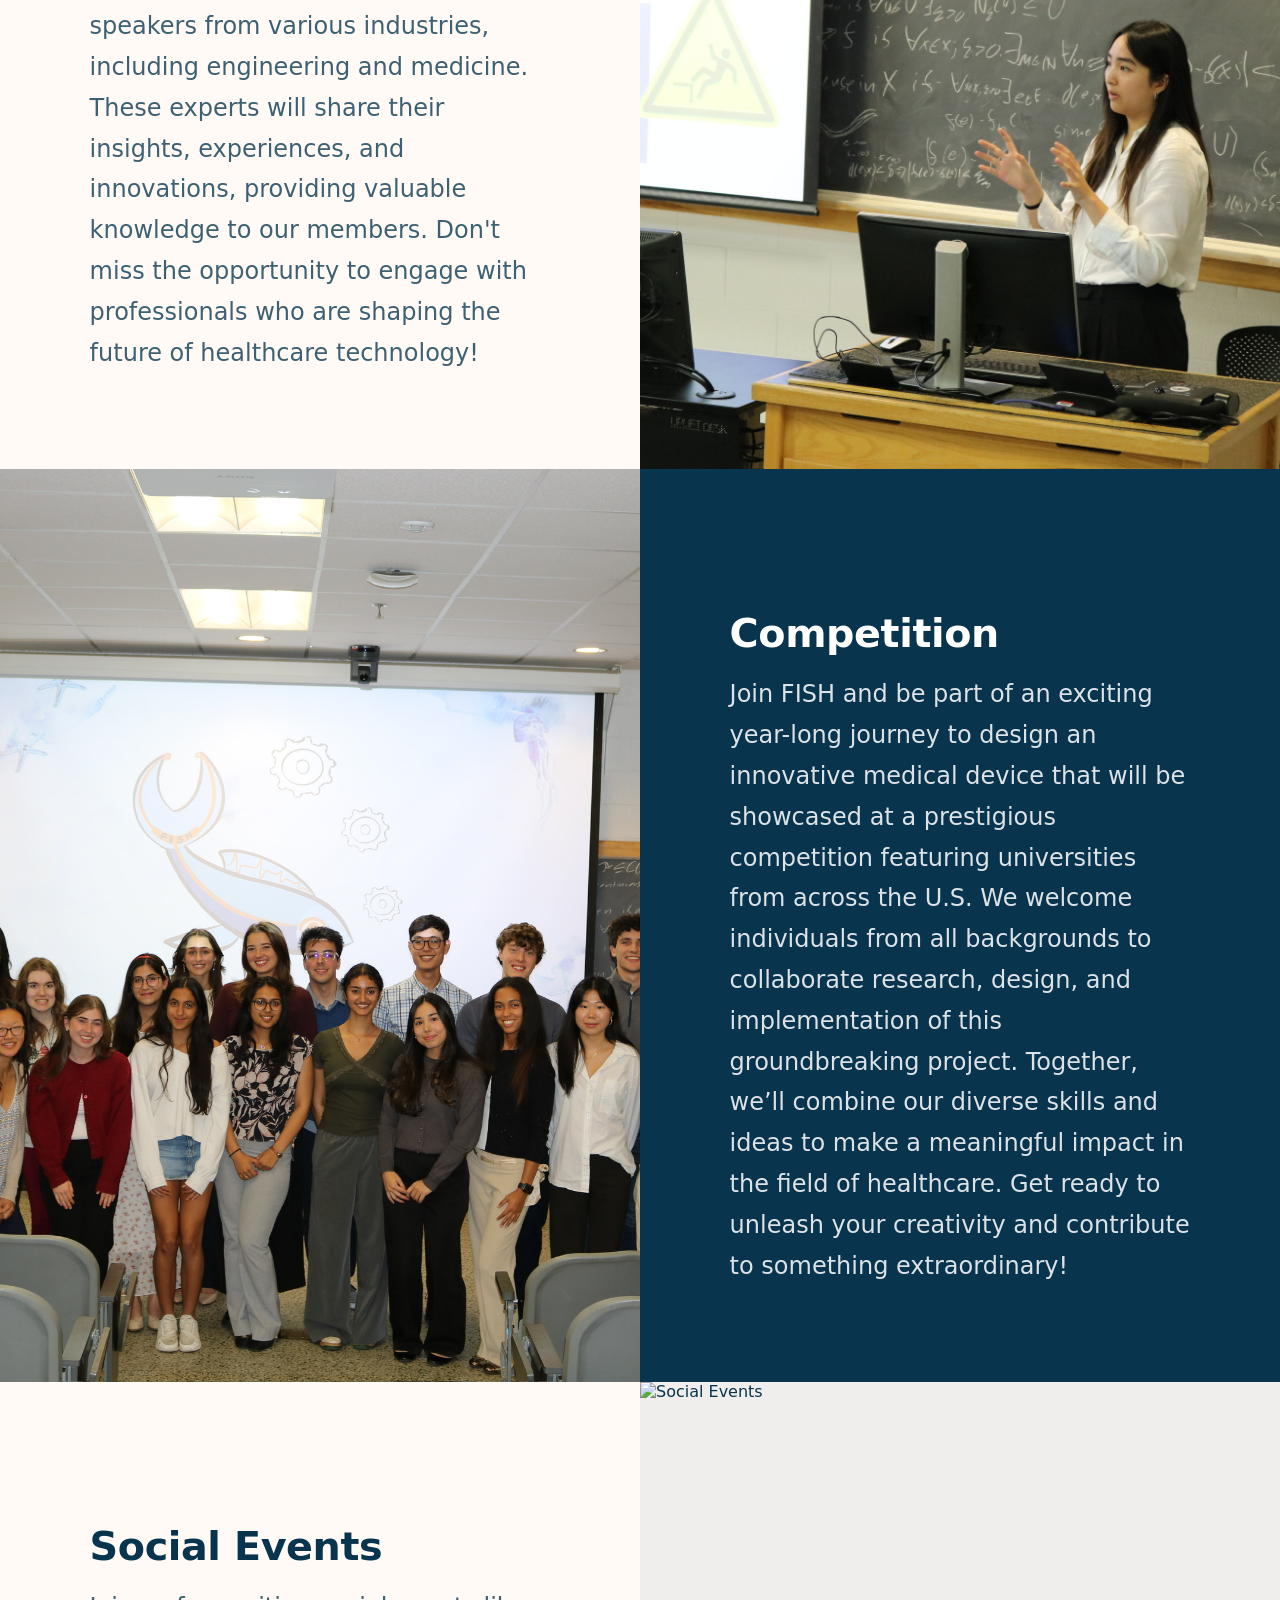
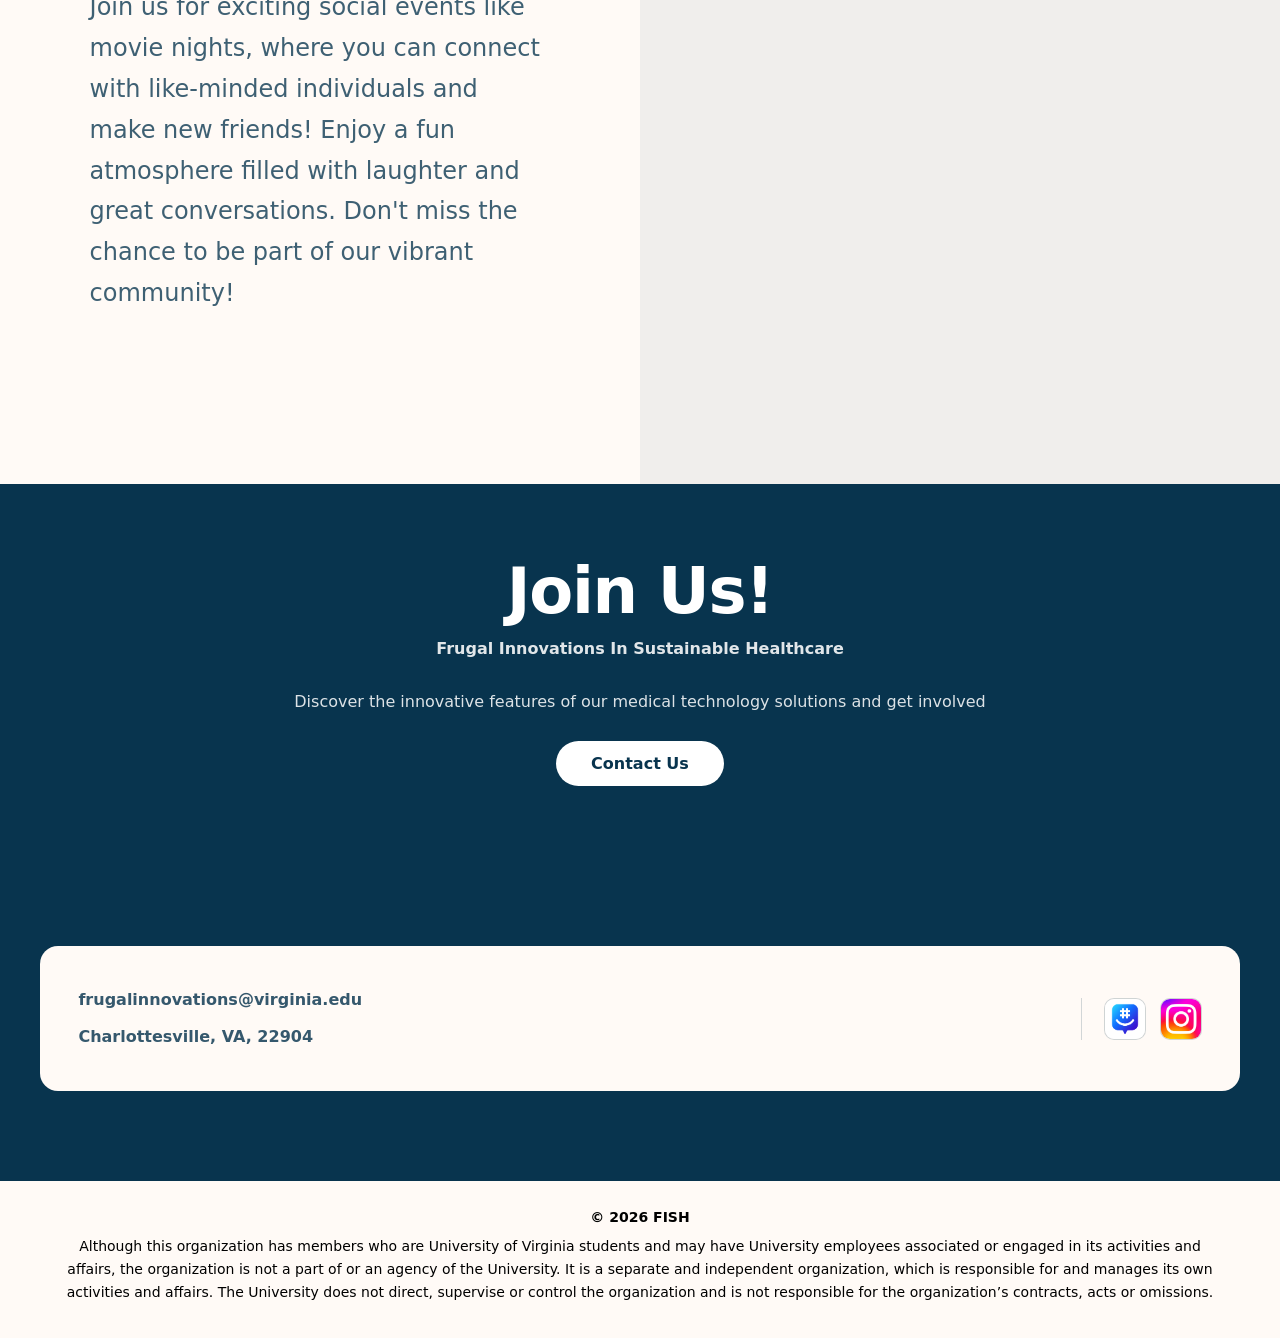
==== commit 7c0b65a8: "Merge pull request #30 from Frugal-Innovations-at-UVA/fede/debugging added to homepage to improve we" ====
--- a/index.html
+++ b/index.html
@@ -3,7 +3,36 @@
 <head>
     <meta charset="utf-8" />
     <meta name="viewport" content="width=device-width, initial-scale=1" />
-    <title>FISH | Home</title>
+    <title>FISH at UVA | Frugal Innovations in Sustainable Healthcare</title>
+    <meta name="description" content="FISH at UVA is a student-led organization at the University of Virginia focused on frugal, sustainable healthcare innovation through projects, events, and collaboration." />
+    <link rel="canonical" href="https://frugal-innovations.com/" />
+    <meta property="og:site_name" content="FISH at UVA" />
+
+
+    <script type="application/ld+json">
+        {
+            "@context": "https://schema.org",
+            "@type": "WebSite",
+            "name": "Frugal Innovations in Sustainable Healthcare",
+            "alternateName": ["FISH at UVA", "FISH", "Frugal Innovations at UVA"],
+            "url": "https://frugal-innovations.com/"
+        }
+    </script>
+
+    <script type="application/ld+json">
+        {
+            "@context": "https://schema.org",
+            "@type": "Organization",
+            "name": "Frugal Innovations in Sustainable Healthcare",
+            "alternateName": ["FISH at UVA", "FISH"],
+            "url": "https://frugal-innovations.com/",
+            "logo": "https://frugal-innovations.com/assets/brand/fish-main.png",
+            "sameAs": [
+                "https://www.instagram.com/fish_atuva/"
+            ]
+        }
+    </script>
+
     <link rel="stylesheet" href="css/styles.css" />
     <link rel="icon" type="image/png" href="/assets/brand/fish-main.png">
 </head>
@@ -30,14 +59,14 @@
             <a class="nav-link" href="/">Home</a>
 
             <a class="nav-link" href="/projects/">Projects</a>
-            <!---
+
             <div class="nav-dropdown">
-                <a class="nav-link" href="/projects/">Projects</a>
+                <a class="nav-link" href="/make-a-thon/">Medical Device Make-A-Thon</a>
                 <div class="dropdown-panel" role="menu" aria-label="Projects submenu">
-                    <a class="dropdown-link" href="/projects/timeline/">Timeline</a>
-                </div>
-            </div>
-            --->
+                    <a class="dropdown-link" href="/make-a-thon/sponsors/">Sponsors</a>
+                    <a class="dropdown-link" href="/make-a-thon/students/">Students</a>
+                </div>
+            </div>
 
             <a class="nav-link" href="/collaborations/">Collaborations</a>
             <a class="nav-link" href="/events/">Events</a>
@@ -68,7 +97,7 @@
                     <span class="accent">H</span>ealthcare
                 </h1>
 
-                <p class="hero-subtitle">Medical Device Research &amp; Development</p>
+                <p class="hero-subtitle">FISH at UVA — Medical Device Research &amp; Development</p>
 
                 <a class="btn primary" href="/projects/">Explore Now</a>
 
@@ -348,14 +377,14 @@
                 <a class="social-icon"
                    href="https://groupme.com/join_group/109354949/YaK5K88R"
                    target="_blank" rel="noopener noreferrer"
-                   aria-label="Join our :contentReference[oaicite:0]{index=0}">
+                   aria-label="Join our GroupMe">
                     <img src="/assets/icons/groupme-icon-1.png" alt="" />
                 </a>
 
                 <a class="social-icon"
                    href="https://www.instagram.com/fish_atuva"
                    target="_blank" rel="noopener noreferrer"
-                   aria-label="Visit our :contentReference[oaicite:1]{index=1}">
+                   aria-label="Visit our Instagram">
                     <img src="/assets/icons/instagram-icon.png" alt="" />
                 </a>
             </div>
@@ -374,5 +403,6 @@
     </footer>
 
 <script src="js/nav.js"></script>
+</main>
 </body>
 </html>
--- a/css/styles.css
+++ b/css/styles.css
@@ -272,17 +272,17 @@
 
 .hero-right{
     background: var(--panel);
-    min-height: clamp(560px, 72vh, 860px);
+    min-height: clamp(860px, 72vh, 860px);
     display: flex;
     overflow: hidden;
     align-items: center;
     justify-content: center;
-    padding: clamp(18px, 3vw, 48px);
+    padding: 0;
 }
 
 .hero-illustration{
-    width: 92%;
-    height: 92%;
+    width: 100%;
+    height: 100%;
     object-fit: contain;
     object-position: center;
 }
@@ -800,7 +800,7 @@
     display: block;
 }
 
-/* Mobile stack */
+
 @media (max-width: 900px){
     .projects-page section.split.proj-row{
         grid-template-columns: 1fr;
@@ -810,11 +810,19 @@
         min-height: auto;
     }
 
+    /* Override the desktop reverse layout on mobile */
+    .projects-page section.split.proj-row.proj-row--reverse{
+        grid-template-areas:
+      "media"
+      "text";
+    }
+
     .projects-page .proj-media{
         height: clamp(280px, 42vh, 420px);
         min-height: 0;
     }
 }
+
 
 /* =========================================================
    Timeline section (embedded)
@@ -858,6 +866,1916 @@
 }
 
 /* =========================================================
+   Make-A-Thon Pages
+   ========================================================= */
+
+.makeathon-page{
+    background: var(--bg);
+}
+
+.makeathon-section{
+    padding: clamp(64px, 8vw, 108px) 0;
+}
+
+.makeathon-section--tint{
+    background: rgba(8, 52, 78, 0.04);
+}
+
+.makeathon-section--dark{
+    background: var(--panel);
+    color: #fff;
+}
+
+.makeathon-eyebrow{
+    margin: 0 0 12px;
+    color: var(--accent);
+    font-size: 13px;
+    font-weight: 800;
+    letter-spacing: 0.12em;
+    text-transform: uppercase;
+}
+
+.makeathon-eyebrow--light{
+    color: rgba(255,255,255,0.76);
+}
+
+.makeathon-copy{
+    max-width: 860px;
+}
+
+.makeathon-copy p{
+    color: var(--muted);
+    font-size: 18px;
+    line-height: 1.75;
+}
+
+.makeathon-copy--light p{
+    color: rgba(255,255,255,0.86);
+}
+
+.makeathon-btn-light,
+.makeathon-btn-accent,
+.makeathon-btn-outline{
+    display: inline-flex;
+    align-items: center;
+    justify-content: center;
+    padding: 12px 22px;
+    border-radius: 999px;
+    font-weight: 750;
+    transition: transform 120ms ease, background 120ms ease, color 120ms ease, border-color 120ms ease;
+}
+
+.makeathon-btn-light:hover,
+.makeathon-btn-accent:hover,
+.makeathon-btn-outline:hover{
+    transform: translateY(-1px);
+}
+
+.makeathon-btn-light{
+    background: #fff;
+    color: var(--panel);
+    border: 1px solid #fff;
+}
+
+.makeathon-btn-accent{
+    background: var(--accent);
+    color: #fff;
+    border: 1px solid var(--accent);
+}
+
+.makeathon-btn-outline{
+    background: transparent;
+    color: #fff;
+    border: 1px solid rgba(255,255,255,0.82);
+}
+
+/* ---------- Landing hero ---------- */
+
+.makeathon-hero{
+    background:
+            var(--panel);
+            /* linear-gradient(rgba(8, 52, 78, 0.88), rgba(8, 52, 78, 0.88)),
+            url("/assets/make-a-thon/makeathon-main.jpg") center / cover no-repeat; */
+    color: #fff;
+    text-align: center;
+    padding: clamp(84px, 11vw, 146px) 0;
+}
+
+.makeathon-hero__inner{
+    max-width: 900px;
+}
+
+.makeathon-hero__title{
+    margin: 0;
+    font-size: clamp(42px, 6vw, 84px);
+    line-height: 1.02;
+    font-weight: 800;
+    letter-spacing: -0.02em;
+}
+
+.makeathon-hero__subtitle{
+    margin: 16px auto 0;
+    max-width: 760px;
+    font-size: clamp(18px, 2vw, 26px);
+    line-height: 1.6;
+    color: rgba(255,255,255,0.88);
+}
+
+.makeathon-hero__actions{
+    display: flex;
+    justify-content: center;
+    gap: 14px;
+    flex-wrap: wrap;
+    margin-top: 28px;
+}
+
+.makeathon-facts{
+    background: var(--accent);
+    color: #fff;
+}
+
+.makeathon-facts__row{
+    display: flex;
+    justify-content: center;
+    flex-wrap: wrap;
+    gap: 18px;
+    padding: 18px 0;
+    font-weight: 800;
+    text-align: center;
+}
+
+.makeathon-facts__row span:not(:last-child)::after{
+    content: "|";
+    margin-left: 18px;
+    color: rgba(255,255,255,0.6);
+}
+
+/* ---------- Overview ---------- */
+
+.makeathon-overview{
+    padding: clamp(64px, 8vw, 108px) 0;
+}
+
+.makeathon-overview__grid{
+    display: grid;
+    grid-template-columns: 1.05fr 0.95fr;
+    gap: clamp(28px, 4vw, 56px);
+    align-items: center;
+}
+
+.makeathon-overview__copy p{
+    color: var(--muted);
+    font-size: 18px;
+    line-height: 1.75;
+}
+
+.makeathon-overview__copy p + p{
+    margin-top: 18px;
+}
+
+.makeathon-overview__media img{
+    width: 100%;
+    border-radius: 18px;
+    box-shadow: 0 16px 40px rgba(0,0,0,0.10);
+    object-fit: cover;
+}
+
+.makeathon-callout{
+    margin-top: 24px;
+    padding: 18px 20px;
+    background: rgba(8, 52, 78, 0.05);
+    border-left: 4px solid var(--accent);
+    border-radius: 0 14px 14px 0;
+    color: var(--text);
+    font-weight: 750;
+    line-height: 1.6;
+}
+
+/* ---------- Shared card ---------- */
+
+.makeathon-card{
+    background: #fff;
+    border: 1px solid var(--border);
+    border-radius: 18px;
+    padding: 24px 22px;
+    box-shadow: 0 12px 28px rgba(0,0,0,0.08);
+}
+
+.makeathon-card h3{
+    margin: 0 0 12px;
+    font-size: 24px;
+    font-weight: 800;
+    color: var(--text);
+}
+
+.makeathon-card p{
+    margin: 0;
+    color: var(--muted);
+    line-height: 1.7;
+    font-size: 16px;
+}
+
+/* ---------- How it works ---------- */
+
+.makeathon-how{
+    background: rgba(8, 52, 78, 0.04);
+    padding: clamp(64px, 8vw, 108px) 0;
+}
+
+.makeathon-how__grid{
+    margin-top: 30px;
+    display: grid;
+    grid-template-columns: repeat(4, minmax(0, 1fr));
+    gap: 20px;
+}
+
+/* ---------- Audience ---------- */
+
+.makeathon-audience{
+    padding: clamp(64px, 8vw, 108px) 0;
+}
+
+.makeathon-audience__grid{
+    margin-top: 30px;
+    display: grid;
+    grid-template-columns: repeat(2, minmax(0, 1fr));
+    gap: 24px;
+}
+
+.makeathon-audience__card{
+    background: #fff;
+    border: 1px solid var(--border);
+    border-radius: 18px;
+    padding: 28px 26px;
+    box-shadow: 0 12px 28px rgba(0,0,0,0.08);
+}
+
+.makeathon-audience__card h3{
+    margin: 0 0 12px;
+    font-size: 30px;
+    color: var(--text);
+}
+
+.makeathon-audience__card ul{
+    margin: 0 0 18px 20px;
+    padding: 0;
+    color: var(--muted);
+    line-height: 1.85;
+    font-size: 17px;
+}
+
+.makeathon-audience__card a{
+    color: var(--accent);
+    font-weight: 800;
+}
+
+/* ---------- Timeline + inline split ---------- */
+
+.makeathon-timeline{
+    background: var(--panel);
+    color: #fff;
+    padding: clamp(64px, 8vw, 108px) 0;
+}
+
+.makeathon-timeline__grid,
+.makeathon-process,
+.makeathon-inline{
+    display: grid;
+    grid-template-columns: 1fr 1fr;
+    gap: clamp(28px, 4vw, 56px);
+    align-items: center;
+}
+
+.makeathon-timeline__copy p,
+.makeathon-inline__copy p{
+    color: rgba(255,255,255,0.86);
+    line-height: 1.75;
+    font-size: 18px;
+}
+
+.makeathon-inline__copy p{
+    color: var(--muted);
+}
+
+.makeathon-timeline__media img,
+.makeathon-process__media img,
+.makeathon-inline__media img{
+    width: 100%;
+    border-radius: 18px;
+    box-shadow: 0 16px 40px rgba(0,0,0,0.12);
+}
+
+.makeathon-mission{
+    padding: clamp(64px, 8vw, 108px) 0;
+}
+
+.makeathon-mission__copy{
+    max-width: 900px;
+}
+
+.makeathon-mission__copy p{
+    color: var(--muted);
+    font-size: 18px;
+    line-height: 1.8;
+}
+
+.makeathon-mission__copy p + p{
+    margin-top: 18px;
+}
+
+/* ---------- CTA ---------- */
+
+.makeathon-cta{
+    background: var(--accent);
+    color: #fff;
+    padding: clamp(54px, 7vw, 84px) 0;
+    text-align: center;
+}
+
+.makeathon-cta__title{
+    margin: 0;
+    font-size: clamp(34px, 4vw, 58px);
+    line-height: 1.08;
+    font-weight: 800;
+    letter-spacing: -0.02em;
+}
+
+.makeathon-cta__actions{
+    margin-top: 22px;
+    display: flex;
+    justify-content: center;
+    gap: 14px;
+    flex-wrap: wrap;
+}
+
+/* ---------- Subhero ---------- */
+
+.makeathon-subhero{
+    background: var(--panel);
+    color: #fff;
+    text-align: center;
+    padding: clamp(82px, 11vw, 136px) 0;
+}
+
+.makeathon-subhero--sponsor{
+    /* background: linear-gradient(180deg, var(--panel) 0%, #0d4668 100%); */
+    background: var(--panel);
+}
+
+.makeathon-subhero__inner{
+    max-width: 860px;
+}
+
+.makeathon-subhero__title{
+    margin: 0;
+    font-size: clamp(38px, 5vw, 70px);
+    line-height: 1.05;
+    font-weight: 800;
+    letter-spacing: -0.02em;
+}
+
+.makeathon-subhero__subtitle{
+    margin: 16px auto 0;
+    max-width: 760px;
+    font-size: 20px;
+    line-height: 1.65;
+    color: rgba(255,255,255,0.88);
+}
+
+.makeathon-subhero .makeathon-btn-accent{
+    margin-top: 26px;
+}
+
+/* ---------- Student page ---------- */
+
+.makeathon-join__grid{
+    margin-top: 30px;
+    display: grid;
+    grid-template-columns: repeat(4, minmax(0, 1fr));
+    gap: 20px;
+}
+
+.makeathon-process__list{
+    margin: 24px 0 0;
+    padding-left: 22px;
+    color: var(--muted);
+    font-size: 18px;
+    line-height: 1.9;
+}
+
+.makeathon-feature-list{
+    margin-top: 34px;
+    display: grid;
+    grid-template-columns: repeat(2, minmax(0, 1fr));
+    gap: 22px 34px;
+}
+
+.makeathon-feature-item{
+    padding-bottom: 18px;
+    border-bottom: 1px solid rgba(255,255,255,0.16);
+}
+
+.makeathon-feature-item h3{
+    margin: 0 0 8px;
+    color: #fff;
+    font-size: 24px;
+    font-weight: 800;
+}
+
+.makeathon-feature-item p{
+    margin: 0;
+    color: rgba(255,255,255,0.84);
+    line-height: 1.72;
+    font-size: 16px;
+}
+
+/* ---------- Sponsor page ---------- */
+
+.makeathon-metrics{
+    margin-top: 32px;
+    display: grid;
+    grid-template-columns: repeat(3, minmax(0, 1fr));
+    gap: 22px;
+}
+
+.makeathon-metrics__card{
+    background: var(--accent);
+    color: #fff;
+    border-radius: 18px;
+    padding: 26px 22px;
+    box-shadow: 0 12px 28px rgba(0,0,0,0.10);
+}
+
+.makeathon-metrics__card h3{
+    margin: 0 0 12px;
+    font-size: 28px;
+    line-height: 1.2;
+}
+
+.makeathon-metrics__card p{
+    margin: 0;
+    line-height: 1.72;
+    font-size: 16px;
+}
+
+.makeathon-sponsor-list{
+    margin-top: 32px;
+    display: grid;
+    gap: 18px;
+}
+
+.makeathon-sponsor-list__item{
+    display: grid;
+    grid-template-columns: 290px 1fr;
+    gap: 22px;
+    align-items: start;
+    padding: 22px 0;
+    border-bottom: 1px solid rgba(255,255,255,0.14);
+}
+
+.makeathon-sponsor-list__item h3{
+    margin: 0;
+    color: #fff;
+    font-size: 24px;
+    font-weight: 800;
+}
+
+.makeathon-sponsor-list__item p{
+    margin: 0;
+    color: rgba(255,255,255,0.84);
+    line-height: 1.74;
+    font-size: 16px;
+}
+
+.makeathon-involvement{
+    margin-top: 30px;
+    display: grid;
+    grid-template-columns: repeat(2, minmax(0, 1fr));
+    gap: 22px;
+}
+
+.makeathon-partners{
+    margin-top: 36px;
+    display: grid;
+    grid-template-columns: repeat(2, minmax(0, 1fr));
+    gap: 28px 32px;
+}
+
+.makeathon-partner{
+    min-height: 170px;
+    display: flex;
+    flex-direction: column;
+    align-items: center;
+    justify-content: center;
+    gap: 14px;
+    text-align: center;
+    padding: 28px 24px;
+    border-radius: 18px;
+    background: rgba(255,255,255,0.2);
+    border: 1px solid rgba(255,255,255,0.12);
+}
+
+.makeathon-partner__logo{
+    width: 100%;
+    max-width: 220px;
+    max-height: 150px;
+    object-fit: contain;
+}
+
+.makeathon-partner__name{
+    margin: 0;
+    color: rgba(255,255,255,0.84);
+    font-size: 24px;
+    font-weight: 750;
+    line-height: 1.4;
+}
+
+@media (max-width: 700px){
+    .makeathon-partners{
+        grid-template-columns: 1fr;
+    }
+}
+
+/* ---------- Responsive ---------- */
+
+@media (max-width: 1100px){
+    .makeathon-how__grid,
+    .makeathon-join__grid{
+        grid-template-columns: repeat(2, minmax(0, 1fr));
+    }
+
+    .makeathon-metrics{
+        grid-template-columns: 1fr;
+    }
+
+    .makeathon-partners{
+        grid-template-columns: repeat(2, minmax(0, 1fr));
+    }
+}
+
+@media (max-width: 900px){
+    .makeathon-overview__grid,
+    .makeathon-timeline__grid,
+    .makeathon-process,
+    .makeathon-inline,
+    .makeathon-feature-list,
+    .makeathon-involvement,
+    .makeathon-audience__grid{
+        grid-template-columns: 1fr;
+    }
+
+    .makeathon-sponsor-list__item{
+        grid-template-columns: 1fr;
+        gap: 8px;
+    }
+}
+
+@media (max-width: 700px){
+    .makeathon-how__grid,
+    .makeathon-join__grid,
+    .makeathon-involvement,
+    .makeathon-partners{
+        grid-template-columns: 1fr;
+    }
+
+    .makeathon-facts__row{
+        gap: 10px;
+    }
+
+    .makeathon-facts__row span:not(:last-child)::after{
+        display: none;
+    }
+
+    .makeathon-hero__actions,
+    .makeathon-cta__actions{
+        flex-direction: column;
+        align-items: stretch;
+    }
+}
+
+/* =========================================================
+   Collaborations Page
+   ========================================================= */
+
+.collabs-hero{
+    /* blue-left + blue-right with orange glow in the middle */
+    background:
+            radial-gradient(ellipse at 50% 18%, rgba(230, 89, 37, 0.85) 0%, rgba(230, 89, 37, 0) 62%),
+            linear-gradient(90deg, rgba(134, 187, 216, 1) 0%, rgba(134, 187, 216, 1) 42%, rgba(9, 71, 167, 1) 100%);
+    padding: clamp(44px, 6vw, 78px) 0 clamp(34px, 4.5vw, 64px);
+}
+
+.collabs-hero__inner{
+    display: flex;
+    justify-content: center;
+}
+
+.collabs-hero__card{
+    width: 100%;
+    max-width: 860px;
+    background: var(--bg);
+    border: 1px solid var(--border);
+    border-radius: 14px;
+    padding: clamp(26px, 4vw, 44px);
+    text-align: center;
+    box-shadow: 0 16px 40px rgba(0,0,0,0.12);
+}
+
+.collabs-hero__title{
+    margin: 0 0 12px;
+    color: var(--text);
+    font-weight: 800;
+    letter-spacing: -0.02em;
+    font-size: clamp(32px, 4vw, 46px);
+}
+
+.collabs-hero__lead{
+    margin: 0 auto;
+    max-width: 560px;
+    color: var(--muted);
+    line-height: 1.65;
+    font-size: 14px;
+}
+
+.collabs-partners{
+    background: var(--bg);
+    padding: clamp(22px, 3vw, 34px) 0 clamp(44px, 6vw, 78px);
+}
+
+.partners{
+    max-width: 980px;
+    margin: 0 auto;
+    border-top: 2px solid rgba(8, 52, 78, 0.25);
+}
+
+.partner{
+    display: grid;
+    grid-template-columns: minmax(220px, 360px) 1fr;
+    grid-template-areas: "media body";
+    gap: clamp(18px, 4vw, 48px);
+    align-items: center;
+    padding: clamp(26px, 3.5vw, 44px) 0;
+    border-bottom: 2px solid rgba(8, 52, 78, 0.25);
+}
+
+.partner__media{ grid-area: media; }
+.partner__body{ grid-area: body; }
+
+.partner--reverse{
+    grid-template-columns: 1fr minmax(220px, 360px);
+    grid-template-areas: "body media";
+}
+
+.partner__img{
+    width: 100%;
+    height: auto;
+    display: block;
+    object-fit: contain;
+    max-height: 240px;
+}
+
+.partner__title{
+    margin: 0 0 10px;
+    color: var(--text);
+    font-weight: 800;
+    font-size: 30px;
+}
+
+.partner__text{
+    margin: 0;
+    color: var(--muted);
+    line-height: 1.7;
+    font-size: 18px;
+    max-width: 620px;
+}
+
+@media (max-width: 820px){
+    .partner,
+    .partner--reverse{
+        grid-template-columns: 1fr;
+        grid-template-areas:
+      "media"
+      "body";
+        gap: 18px;
+    }
+
+    .partner__img{
+        max-height: 220px;
+    }
+}
+
+/* =========================================================
+   Events Page — Dark vertical card + ONE light image frame
+   ========================================================= */
+
+.events-hero{
+    background: var(--panel);
+    color: #fff;
+    padding: clamp(42px, 6vw, 78px) 0;
+    text-align: center;
+}
+.events-hero__inner{ max-width: 920px; }
+.events-hero__title{
+    margin: 0;
+    font-size: 56px;
+    letter-spacing: 0.2px;
+}
+.events-hero__sub{
+    margin: 14px auto 0;
+    max-width: 760px;
+    line-height: 1.65;
+    opacity: 0.92;
+    font-size: 18px;
+}
+.events-hero__cta{
+    display: inline-block;
+    margin-top: 18px;
+    padding: 10px 16px;
+    border-radius: 10px;
+    background: var(--accent);
+    color: #fff;
+    text-decoration: none;
+    font-weight: 700;
+    letter-spacing: 0.2px;
+}
+
+/* =========================================================
+   Events Page — fixed-height card + overlay details
+   ========================================================= */
+
+.events-section{
+    padding: clamp(28px, 4vw, 54px) 0 clamp(36px, 5vw, 70px);
+}
+.events-section__title{
+    margin: 0 0 18px;
+    text-align: center;
+    font-size: 44px;
+    color: var(--text);
+}
+
+/* =========================================================
+    Google Calendar embed
+   ========================================================= */
+.events-calendar{
+    margin: 18px 0 34px;
+    border: 1px solid var(--border);
+    border-radius: 18px;
+    overflow: hidden;          /* rounds the iframe corners */
+    background: #fff;
+}
+
+.events-calendar__iframe{
+    display: block;
+    width: 100%;
+    height: 650px;             /* desktop height */
+    border: 0;
+}
+
+@media (max-width: 700px){
+    .events-calendar__iframe{
+        height: 520px;           /* mobile height */
+    }
+}
+
+/* Grid */
+.events-grid{
+    display: grid;
+    grid-template-columns: repeat(3, minmax(0, 1fr));
+    gap: clamp(18px, 2.4vw, 28px);
+    align-items: start;
+}
+@media (max-width: 980px){
+    .events-grid{ grid-template-columns: repeat(2, minmax(0, 1fr)); }
+}
+@media (max-width: 640px){
+    .events-grid{ grid-template-columns: 1fr; }
+}
+
+/* Card (dark orange rectangle behind everything) */
+.event-card{
+    --pad: 22px;
+    --pad-bottom: 20px;
+
+    position: relative;
+    background: rgba(127, 182, 204, 0.5);
+    border-radius: 18px;
+    padding: var(--pad) var(--pad) var(--pad-bottom);
+    box-shadow: 0 14px 34px rgba(0,0,0,0.10);
+}
+
+/* Front defines the height */
+.event-front{
+    display: grid;
+    justify-items: center;
+    text-align: center;
+    gap: 10px;
+}
+
+/* ONE image frame */
+.event-image{
+    width: min(100%, 320px);
+    aspect-ratio: 1 / 1;
+    border-radius: 16px;
+    background: rgba(127, 182, 204, 0.5);
+    padding: 14px;
+    box-sizing: border-box;
+    display: grid;
+    place-items: center;
+}
+
+/* The actual crop box (clips the image) */
+.event-image__viewport{
+    width: 100%;
+    height: 100%;
+    border-radius: 10px;
+    overflow: hidden;      /* <-- THIS is the real crop */
+    background: #fff;      /* optional “mat” behind images */
+}
+
+/* Image fills the crop box */
+.event-image__viewport img{
+    width: 100%;
+    height: 100%;
+    display: block;
+    object-fit: cover;     /* <-- forces fill + crop */
+    object-position: 50% 20%;
+}
+
+/* Text */
+.event-title{
+    margin: 6px 0 0;
+    color: var(--text);
+    font-size: 24px;
+    font-weight: 800;
+}
+.event-meta{
+    margin: 0;
+    color: rgba(8, 52, 78, 0.78);
+    font-size: 18px;
+    line-height: 1.35;
+    max-width: 92%;
+}
+
+/* Button */
+.event-btn{
+    margin-top: 8px;
+    border: 0;
+    background: var(--accent);
+    color: #fff;
+    font-weight: 800;
+    padding: 10px 18px;
+    border-radius: 10px;
+    cursor: pointer;
+}
+
+/* DETAILS overlay: covers the same space as the front */
+.event-details{
+    position: absolute;
+    left: var(--pad);
+    right: var(--pad);
+    top: var(--pad);
+    bottom: var(--pad-bottom);
+
+    display: grid;
+    justify-items: center;
+    text-align: center;
+    gap: 10px;
+
+    opacity: 0;
+    visibility: hidden;
+    pointer-events: none;
+
+    /* if details text is longer than the card height, it scrolls */
+    overflow: auto;
+}
+
+/* open state: show details overlay, hide front visually (but keep its size) */
+.event-card.is-open .event-details{
+    opacity: 1;
+    visibility: visible;
+    pointer-events: auto;
+}
+.event-card.is-open .event-front{
+    visibility: hidden;
+    pointer-events: none;
+}
+
+/* Close button inside the card */
+.event-close{
+    position: absolute;
+    top: 6px;
+    right: 6px;
+    width: 34px;
+    height: 34px;
+    border-radius: 10px;
+    border: 1px solid rgba(8,52,78,0.16);
+    background: rgba(255,255,255,0.40);
+    color: rgba(8,52,78,0.78);
+    font-size: 20px;
+    line-height: 1;
+    cursor: pointer;
+}
+
+/* Details paragraph */
+.event-desc{
+    margin: 10px auto 0;
+    max-width: 44ch;
+    color: rgba(8,52,78,0.86);
+    line-height: 1.6;
+    font-size: 22px;
+}
+
+
+/* =========================================================
+   Competitions Page
+   ========================================================= */
+
+.competitions-page .competitions-hero{
+    background: #9bbbd0;
+    padding: clamp(100px, 10vw, 160px) 0 clamp(50px, 8vw, 120px);
+}
+
+.competitions-page .competitions-hero__inner{
+    display: flex;
+    justify-content: center;
+}
+
+.competitions-page .competitions-hero__card{
+    width: min(980px, 100%);
+    background: var(--bg);
+    box-shadow: 0 18px 46px rgba(0,0,0,0.14);
+    padding: clamp(44px, 5vw, 90px) clamp(28px, 4vw, 80px);
+    text-align: center;
+    border-radius: 14px;
+}
+
+.competitions-page .competitions-hero__card h1{
+    margin: 0 0 14px;
+    font-size: clamp(32px, 3.6vw, 54px);
+    line-height: 1.1;
+    font-weight: 700;
+    letter-spacing: 0.02em;
+    color: var(--text);
+}
+
+.competitions-page .competitions-hero__card p{
+    margin: 0 auto;
+    max-width: 62ch;
+    color: var(--muted);
+    line-height: 1.65;
+    font-size: 18px;
+}
+
+/* -------------------------
+   POTENTIAL COMPETITIONS
+   ------------------------- */
+.competitions-page .competitions-list{
+    background: var(--bg);
+    padding: clamp(54px, 6vw, 86px) 0 clamp(70px, 7vw, 110px);
+}
+
+.competitions-page .competitions-list__inner{
+    text-align: center;
+}
+
+.competitions-page .competitions-list h2{
+    margin: 0;
+    font-size: clamp(50px, 3vw, 46px);
+    font-weight: 500;
+    color: var(--text);
+}
+
+.competitions-page .competitions-list__text{
+    margin: 14px auto 0;
+    max-width: 70ch;
+    color: var(--muted);
+    line-height: 1.75;
+    font-size: 18px;
+}
+
+.competitions-page .competitions-list__text p{
+    margin: 8px 0 0;
+}
+
+/* Grid of competition cards */
+.competitions-page .competitions-grid{
+    margin-top: clamp(34px, 4vw, 54px);
+    display: grid;
+    grid-template-columns: repeat(3, minmax(0, 1fr));
+    gap: clamp(22px, 5vw, 78px);
+    align-items: start;
+}
+
+/* Card */
+.competitions-page .competition-card{
+    display: grid;
+    justify-items: center;
+    text-align: center;
+}
+
+.competitions-page .competition-card__logo{
+    width: 120px;
+    height: 120px;
+    object-fit: contain;
+    margin-bottom: 14px;
+}
+
+.competitions-page .competition-card__title{
+    margin: 20px 0 0;
+    font-size: 24px;
+    font-weight: 800;
+    color: var(--text);
+    line-height: 1.35;
+}
+
+.competitions-page .competition-card__desc{
+    margin: 20px 0 0;
+    font-size: 16px;
+    line-height: 1.6;
+    color: var(--muted);
+    max-width: 34ch;
+}
+
+.competitions-page .competition-card__link{
+    margin-top: 16px;
+    font-size: 12px;
+    color: var(--text);
+    text-decoration: underline;
+    text-underline-offset: 3px;
+}
+
+.competitions-page .competition-card__link:hover{
+    color: var(--accent);
+}
+
+/* -------------------------
+   Responsive
+   ------------------------- */
+@media (max-width: 900px){
+    .competitions-page .competitions-grid{
+        grid-template-columns: repeat(2, minmax(0, 1fr));
+        gap: 34px;
+    }
+
+    .competitions-page .competition-card__desc{
+        max-width: 46ch;
+    }
+}
+
+@media (max-width: 640px){
+    .competitions-page .competitions-grid{
+        grid-template-columns: 1fr;
+    }
+
+    .competitions-page .competitions-hero__card{
+        padding: 30px 22px;
+    }
+
+    .competitions-page .competition-card__desc{
+        max-width: 52ch;
+    }
+}
+
+/* =========================================================
+   Blog — Index + Post pages
+   Paste at the VERY BOTTOM of styles.css
+   ========================================================= */
+
+/* --- Blog hero (matches Events vibe) --- */
+.blog-hero{
+    background: var(--panel);
+    color: #fff;
+    padding: clamp(42px, 6vw, 78px) 0;
+    text-align: center;
+}
+.blog-hero__inner{ max-width: 920px; }
+.blog-hero__title{
+    margin: 0 0 10px;
+    font-size: clamp(34px, 4vw, 54px);
+    line-height: 1.05;
+}
+.blog-hero__sub{
+    margin: 0 auto;
+    max-width: 820px;
+    opacity: 0.92;
+    line-height: 1.6;
+}
+
+/* Blog hero CTA button */
+.blog-hero__cta{
+    display: inline-flex;
+    align-items: center;
+    justify-content: center;
+    margin-top: 18px;
+
+    padding: 12px 18px;
+    border-radius: 999px;
+
+    background: var(--accent);
+    color: #fff;
+    font-weight: 800;
+    text-decoration: none;
+    box-shadow: 0 10px 26px rgba(0,0,0,0.18);
+
+    transition: transform 160ms ease, filter 160ms ease;
+}
+
+.blog-hero__cta:hover{
+    transform: translateY(-1px);
+    filter: brightness(0.98);
+}
+
+.blog-hero__cta:active{
+    transform: translateY(0px);
+}
+
+.blog-hero__cta:focus-visible{
+    outline: 3px solid rgba(255,255,255,0.7);
+    outline-offset: 3px;
+}
+
+/* --- Index layout --- */
+.blog-index{ padding: clamp(26px, 4vw, 46px) 0 clamp(60px, 6vw, 86px); }
+.blog-index__top{
+    display: flex;
+    align-items: end;
+    justify-content: space-between;
+    gap: 16px;
+    margin-bottom: 18px;
+}
+.blog-index__heading{ margin: 0; }
+
+/* Responsive grid */
+.blog-grid{
+    display: grid;
+    grid-template-columns: repeat(3, minmax(0, 1fr));
+    gap: 22px;
+}
+@media (max-width: 980px){
+    .blog-grid{ grid-template-columns: repeat(2, minmax(0, 1fr)); }
+}
+@media (max-width: 640px){
+    .blog-grid{ grid-template-columns: 1fr; }
+}
+
+/* --- Cards --- */
+.blog-card{
+    display: flex;
+    flex-direction: column;
+    border-radius: 18px;
+    overflow: hidden;
+    text-decoration: none;
+    color: inherit;
+
+    background: #fff;
+    border: 1px solid var(--border);
+    box-shadow: 0 10px 26px rgba(0,0,0,0.10);
+    transition: transform 160ms ease, box-shadow 160ms ease;
+}
+.blog-card:hover{
+    transform: translateY(-2px);
+    box-shadow: 0 14px 34px rgba(0,0,0,0.14);
+}
+
+/* media stays same size whether or not there's a cover */
+.blog-card__media{
+    position: relative;
+    aspect-ratio: 16 / 9;
+    background: rgba(8, 52, 78, 0.06);
+}
+.blog-card__img{
+    width: 100%;
+    height: 100%;
+    object-fit: cover;
+    display: block;
+}
+
+/* placeholder look when no image */
+.blog-card__media--placeholder{
+    background: linear-gradient(135deg, rgba(8,52,78,0.10), rgba(230,89,37,0.10));
+}
+.blog-card__placeholder{
+    height: 100%;
+    display: grid;
+    place-items: center;
+}
+.blog-card__placeholderMark{
+    font-weight: 800;
+    letter-spacing: 0.16em;
+    text-transform: uppercase;
+    color: rgba(8, 52, 78, 0.55);
+    border: 1px solid rgba(8, 52, 78, 0.18);
+    padding: 10px 14px;
+    border-radius: 999px;
+    background: rgba(255,255,255,0.55);
+}
+
+/* body */
+.blog-card__body{
+    padding: 16px 16px 18px;
+    display: flex;
+    flex-direction: column;
+    gap: 10px;
+    min-height: 190px; /* helps align grid visually */
+}
+.blog-card__meta{
+    font-size: 13px;
+    color: var(--muted2);
+    font-weight: 650;
+}
+.blog-card__title{
+    margin: 0;
+    line-height: 1.15;
+    font-size: 18px;
+
+    /* clamp title too */
+    display: -webkit-box;
+    -webkit-box-orient: vertical;
+    -webkit-line-clamp: 2;
+    line-clamp: 2;
+    overflow: hidden;
+}
+.blog-card__excerpt{
+    margin: 0;
+    color: var(--muted);
+    line-height: 1.6;
+
+    /* REQUIRED: automatic truncation + ellipsis */
+    display: -webkit-box;
+    -webkit-box-orient: vertical;
+    -webkit-line-clamp: 4;
+    line-clamp: 4;
+    overflow: hidden;
+}
+.blog-card__cta{
+    margin-top: auto;
+    font-weight: 750;
+    color: var(--accent);
+}
+
+/* empty state */
+.blog-empty__card{
+    margin-top: 12px;
+    border-radius: 18px;
+    border: 1px solid var(--border);
+    background: #fff;
+    padding: 18px 18px;
+    box-shadow: 0 10px 26px rgba(0,0,0,0.08);
+}
+
+/* --- Post page --- */
+.blog-back{
+    display: inline-block;
+    color: rgba(255,255,255,0.92);
+    text-decoration: none;
+    font-weight: 650;
+    margin-bottom: 10px;
+}
+.blog-back:hover{ text-decoration: underline; }
+
+.blog-post-hero{
+    position: relative;
+    background: var(--panel);
+    color: #fff;
+    padding: clamp(42px, 6vw, 78px) 0;
+    background-size: cover;
+    background-position: center;
+}
+.blog-post-hero--hasCover{ background-color: #062a3f; }
+.blog-post-hero__overlay{
+    pointer-events: none;
+    position: absolute;
+    inset: 0;
+    background: linear-gradient(180deg, rgba(8,52,78,0.55), rgba(8,52,78,0.92));
+}
+.blog-post-hero__inner{
+    position: relative;
+    z-index: 1;
+    max-width: 920px;
+}
+.blog-post-title{
+    margin: 0 0 10px;
+    font-size: clamp(30px, 3.8vw, 52px);
+    line-height: 1.06;
+}
+.blog-post-meta{
+    margin: 0;
+    opacity: 0.92;
+    font-weight: 650;
+}
+
+.blog-post{
+    padding: clamp(22px, 4vw, 38px) 0 clamp(70px, 7vw, 100px);
+}
+.blog-post-body{
+    max-width: 860px;
+    margin: 0 auto;
+    padding: 0 var(--pad);
+}
+.blog-post-body p{
+    line-height: 1.75;
+    color: var(--text);
+    text-indent: 1.5em;
+}
+
+.blog-post-body h2, .blog-post-body h3{
+    margin-top: 1.6em;
+    margin-bottom: 0.6em;
+}
+.blog-post-body img{
+    max-width: 100%;
+    height: auto;
+    border-radius: 14px;
+    border: 1px solid var(--border);
+}
+.blog-post-body blockquote{
+    margin: 18px 0;
+    padding: 12px 14px;
+    border-left: 4px solid var(--accent);
+    background: rgba(8,52,78,0.06);
+    border-radius: 12px;
+}
+.blog-post-body pre{
+    overflow: auto;
+    padding: 14px 14px;
+    border-radius: 14px;
+    background: rgba(8,52,78,0.06);
+    border: 1px solid var(--border);
+}
+.blog-post-body code{
+    background: rgba(8,52,78,0.06);
+    padding: 0.12em 0.32em;
+    border-radius: 8px;
+}
+
+/* Blog references (Wix-like) */
+.blog-post-body .blog-refs{
+    margin-top: 14px;
+    padding-left: 1.35em;     /* space for numbers */
+    font-size: 12.5px;        /* smaller text */
+    line-height: 1.65;
+    color: var(--muted2);
+}
+
+.blog-post-body .blog-refs li{
+    margin: 10px 0;
+    padding-left: 0.35em;
+
+    /* hanging indent so wrapped lines align under text */
+    text-indent: -0.35em;
+}
+
+.blog-post-body .blog-refs a{
+    color: inherit;
+    text-decoration: underline;
+    overflow-wrap: anywhere;  /* wraps long URLs nicely */
+    word-break: break-word;
+}
+
+/* =========================================================
+   About Page
+   ========================================================= */
+
+.aboutpage{
+    padding-top: var(--header-h);
+    background: var(--bg);
+    color: var(--text);
+}
+
+.aboutpage-container{
+    width: min(var(--max), calc(100% - 2 * var(--pad)));
+    margin: 0 auto;
+}
+
+.aboutpage-section{
+    padding: clamp(72px, 8vw, 120px) 0;
+}
+
+.aboutpage-section--light{
+    background: var(--bg);
+}
+
+.aboutpage-section--tint{
+    background: rgba(8, 52, 78, 0.04);
+}
+
+.aboutpage-section--dark{
+    background: var(--panel);
+    color: #fff;
+}
+
+.aboutpage-section--accent{
+    background: var(--accent);
+    color: #fff;
+}
+
+.aboutpage-section__heading{
+    margin-bottom: 38px;
+}
+
+.aboutpage-section__heading--center{
+    max-width: 780px;
+    margin: 0 auto 38px;
+    text-align: center;
+}
+
+.aboutpage-section__label{
+    margin: 0 0 12px;
+    font-size: 14px;
+    font-weight: 800;
+    letter-spacing: 0.12em;
+    text-transform: uppercase;
+    color: var(--accent);
+}
+
+.aboutpage-section__label--light{
+    color: rgba(255,255,255,0.78);
+}
+
+.aboutpage-section__title{
+    margin: 0;
+    font-size: clamp(34px, 4vw, 54px);
+    line-height: 1.05;
+    letter-spacing: -0.02em;
+    font-weight: 800;
+    color: var(--text);
+}
+
+.aboutpage-section__title--light{
+    color: #fff;
+}
+
+.aboutpage-section__intro{
+    margin: 14px auto 0;
+    max-width: 720px;
+    color: var(--muted);
+    font-size: 18px;
+    line-height: 1.75;
+}
+
+/* Hero */
+
+.aboutpage-hero{
+    background: var(--panel);
+    color: #fff;
+    text-align: center;
+    padding: clamp(88px, 11vw, 148px) 0;
+}
+
+.aboutpage-hero__eyebrow{
+    margin: 0 0 14px;
+    font-size: 14px;
+    font-weight: 800;
+    letter-spacing: 0.12em;
+    text-transform: uppercase;
+    color: rgba(255,255,255,0.76);
+}
+
+.aboutpage-hero__title{
+    max-width: 1000px;
+    margin: 0 auto;
+    font-size: clamp(42px, 6vw, 84px);
+    line-height: 1.02;
+    letter-spacing: -0.02em;
+    font-weight: 800;
+}
+
+.aboutpage-hero__text{
+    max-width: 760px;
+    margin: 18px auto 0;
+    font-size: clamp(18px, 2vw, 24px);
+    line-height: 1.7;
+    color: rgba(255,255,255,0.88);
+}
+
+.aboutpage-hero__actions{
+    display: flex;
+    justify-content: center;
+    gap: 14px;
+    flex-wrap: wrap;
+    margin-top: 30px;
+}
+
+.aboutpage-hero__button{
+    display: inline-flex;
+    align-items: center;
+    justify-content: center;
+    min-height: 48px;
+    padding: 12px 22px;
+    border-radius: 999px;
+    border: 1px solid transparent;
+    font-weight: 750;
+    transition: transform 120ms ease, background 120ms ease, border-color 120ms ease, color 120ms ease;
+}
+
+.aboutpage-hero__button:hover{
+    transform: translateY(-1px);
+}
+
+.aboutpage-hero__button--accent{
+    background: var(--accent);
+    color: #fff;
+    border-color: var(--accent);
+}
+
+.aboutpage-hero__button--outline{
+    background: transparent;
+    color: #fff;
+    border-color: rgba(255,255,255,0.82);
+}
+
+/* Who We Are */
+
+.aboutpage-who{
+    display: grid;
+    grid-template-columns: 1.08fr 0.92fr;
+    gap: clamp(28px, 4vw, 56px);
+    align-items: start;
+}
+
+.aboutpage-who__text p{
+    color: var(--muted);
+    font-size: 18px;
+    line-height: 1.8;
+}
+
+.aboutpage-who__text p + p{
+    margin-top: 18px;
+}
+
+.aboutpage-who__stats{
+    display: grid;
+    grid-template-columns: repeat(2, minmax(0, 1fr));
+    gap: 18px;
+}
+
+.aboutpage-mini-card{
+    background: #fff;
+    border: 1px solid var(--border);
+    border-radius: 22px;
+    padding: 22px;
+    box-shadow: 0 12px 28px rgba(8, 52, 78, 0.06);
+}
+
+.aboutpage-mini-card__title{
+    margin: 0 0 10px;
+    font-size: 20px;
+    font-weight: 800;
+    color: var(--text);
+}
+
+.aboutpage-mini-card__text{
+    margin: 0;
+    color: var(--muted);
+    line-height: 1.7;
+}
+
+/* Cards */
+
+.aboutpage-cards{
+    display: grid;
+    grid-template-columns: repeat(4, minmax(0, 1fr));
+    gap: 22px;
+}
+
+.aboutpage-card{
+    background: #fff;
+    border: 1px solid var(--border);
+    border-radius: 24px;
+    padding: 28px;
+    box-shadow: 0 12px 30px rgba(8, 52, 78, 0.06);
+    display: flex;
+    flex-direction: column;
+}
+
+.aboutpage-card__title{
+    margin: 0 0 12px;
+    font-size: 24px;
+    line-height: 1.15;
+    font-weight: 800;
+    color: var(--text);
+}
+
+.aboutpage-card__text{
+    color: var(--muted);
+    line-height: 1.75;
+}
+
+.aboutpage-card__link{
+    margin-top: 20px;
+    font-weight: 800;
+    color: var(--accent);
+    text-decoration: underline;
+    text-underline-offset: 3px;
+}
+
+/* Approach */
+
+.aboutpage-approach{
+    display: grid;
+    grid-template-columns: 1.02fr 0.98fr;
+    gap: clamp(28px, 4vw, 64px);
+    align-items: start;
+}
+
+.aboutpage-approach__text{
+    color: rgba(255,255,255,0.86);
+    font-size: 18px;
+    line-height: 1.8;
+}
+
+.aboutpage-approach__text + .aboutpage-approach__text{
+    margin-top: 18px;
+}
+
+.aboutpage-approach__points{
+    display: grid;
+    gap: 20px;
+}
+
+.aboutpage-principle{
+    border-bottom: 1px solid rgba(255,255,255,0.16);
+    padding-bottom: 18px;
+}
+
+.aboutpage-principle:last-child{
+    border-bottom: 0;
+    padding-bottom: 0;
+}
+
+.aboutpage-principle__title{
+    margin: 0 0 8px;
+    font-size: 24px;
+    font-weight: 800;
+    color: #fff;
+}
+
+.aboutpage-principle__text{
+    margin: 0;
+    color: rgba(255,255,255,0.84);
+    line-height: 1.75;
+}
+
+/* Team CTA */
+
+.aboutpage-team{
+    background: rgba(8, 52, 78, 0.04);
+    border: 1px solid var(--border);
+    border-radius: 28px;
+    padding: clamp(28px, 4vw, 44px);
+    display: grid;
+    grid-template-columns: 1fr auto;
+    gap: 24px;
+    align-items: center;
+}
+
+.aboutpage-team__text{
+    margin: 14px 0 0;
+    max-width: 700px;
+    color: var(--muted);
+    line-height: 1.75;
+    font-size: 18px;
+}
+
+.aboutpage-team__button{
+    display: inline-flex;
+    align-items: center;
+    justify-content: center;
+    min-height: 48px;
+    padding: 12px 22px;
+    border-radius: 999px;
+    background: var(--panel);
+    color: #fff;
+    border: 1px solid var(--panel);
+    font-weight: 750;
+    transition: transform 120ms ease, background 120ms ease, border-color 120ms ease;
+}
+
+.aboutpage-team__button:hover{
+    transform: translateY(-1px);
+}
+
+/* Timeline */
+
+.aboutpage-timeline{
+    max-width: 900px;
+    margin: 0 auto;
+    display: grid;
+    gap: 26px;
+}
+
+.aboutpage-timeline__item{
+    display: grid;
+    grid-template-columns: 22px 1fr;
+    gap: 18px;
+    align-items: start;
+}
+
+.aboutpage-timeline__marker{
+    width: 14px;
+    height: 14px;
+    border-radius: 50%;
+    background: var(--accent);
+    margin-top: 8px;
+    box-shadow: 0 0 0 6px rgba(230, 89, 37, 0.14);
+}
+
+.aboutpage-timeline__content{
+    background: #fff;
+    border: 1px solid var(--border);
+    border-radius: 22px;
+    padding: 24px;
+    box-shadow: 0 12px 28px rgba(8, 52, 78, 0.05);
+}
+
+.aboutpage-timeline__eyebrow{
+    margin: 0 0 8px;
+    font-size: 13px;
+    font-weight: 800;
+    letter-spacing: 0.1em;
+    text-transform: uppercase;
+    color: var(--accent);
+}
+
+.aboutpage-timeline__title{
+    margin: 0 0 10px;
+    font-size: 24px;
+    font-weight: 800;
+    color: var(--text);
+}
+
+.aboutpage-timeline__text{
+    margin: 0;
+    color: var(--muted);
+    line-height: 1.75;
+}
+
+/* Founders */
+
+.aboutpage-founders{
+    display: grid;
+    grid-template-columns: 0.95fr 1.05fr;
+    gap: clamp(28px, 4vw, 56px);
+    align-items: center;
+}
+
+.aboutpage-founders__imagewrap{
+    position: relative;
+}
+
+.aboutpage-founders__image{
+    display: block;
+    width: 100%;
+    height: 100%;
+    aspect-ratio: 8 / 7;
+    object-fit: cover;
+    border-radius: 28px;
+    border: 1px solid var(--border);
+    box-shadow: 0 16px 36px rgba(8, 52, 78, 0.08);
+    background: rgba(8, 52, 78, 0.06);
+}
+
+.aboutpage-founders__content{
+    max-width: 680px;
+}
+
+.aboutpage-founders__text{
+    color: var(--muted);
+    font-size: 18px;
+    line-height: 1.8;
+    margin: 16px 0 0;
+}
+
+.aboutpage-founders__meta{
+    margin-top: 24px;
+    padding: 18px 20px;
+    border: 1px solid var(--border);
+    border-radius: 20px;
+    background: rgba(8, 52, 78, 0.04);
+}
+
+.aboutpage-founders__meta-label{
+    margin: 0 0 6px;
+    font-size: 13px;
+    font-weight: 800;
+    letter-spacing: 0.1em;
+    text-transform: uppercase;
+    color: var(--accent);
+}
+
+.aboutpage-founders__meta-text{
+    margin: 0;
+    font-size: 16px;
+    color: var(--text);
+    line-height: 1.7;
+}
+
+@media (max-width: 960px){
+    .aboutpage-founders{
+        grid-template-columns: 1fr;
+    }
+
+    .aboutpage-founders__content{
+        max-width: none;
+    }
+}
+
+/* Get involved */
+
+.aboutpage-involved{
+    max-width: 860px;
+    margin: 0 auto;
+    text-align: center;
+}
+
+.aboutpage-involved__text{
+    margin: 16px auto 0;
+    max-width: 720px;
+    color: rgba(255,255,255,0.90);
+    font-size: 18px;
+    line-height: 1.75;
+}
+
+.aboutpage-involved__actions{
+    display: flex;
+    justify-content: center;
+    gap: 14px;
+    flex-wrap: wrap;
+    margin-top: 28px;
+}
+
+.aboutpage-involved__button{
+    display: inline-flex;
+    align-items: center;
+    justify-content: center;
+    min-height: 48px;
+    padding: 12px 22px;
+    border-radius: 999px;
+    border: 1px solid transparent;
+    font-weight: 750;
+    transition: transform 120ms ease, background 120ms ease, border-color 120ms ease, color 120ms ease;
+}
+
+.aboutpage-involved__button:hover{
+    transform: translateY(-1px);
+}
+
+.aboutpage-involved__button--light{
+    background: #fff;
+    color: var(--panel);
+    border-color: #fff;
+}
+
+.aboutpage-involved__button--outline{
+    background: transparent;
+    color: #fff;
+    border-color: rgba(255,255,255,0.82);
+}
+
+/* Responsive */
+
+@media (max-width: 1100px){
+    .aboutpage-cards{
+        grid-template-columns: repeat(2, minmax(0, 1fr));
+    }
+}
+
+@media (max-width: 960px){
+    .aboutpage-who,
+    .aboutpage-approach,
+    .aboutpage-team{
+        grid-template-columns: 1fr;
+    }
+
+    .aboutpage-team__action{
+        justify-self: start;
+    }
+}
+
+@media (max-width: 760px){
+    .aboutpage-who__stats,
+    .aboutpage-cards{
+        grid-template-columns: 1fr;
+    }
+
+    .aboutpage-hero__actions,
+    .aboutpage-involved__actions{
+        flex-direction: column;
+        align-items: stretch;
+    }
+
+    .aboutpage-timeline__item{
+        grid-template-columns: 1fr;
+        gap: 10px;
+    }
+
+    .aboutpage-timeline__marker{
+        margin-top: 0;
+    }
+}
+
+
+/* =========================================================
    About Officers / Team (Wix About Us replication)
    ========================================================= */
 
@@ -1007,7 +2925,7 @@
     .split-side{ padding: 56px var(--pad); }
 }
 
-@media (max-width: 860px){
+@media (max-width: 1360px){
     .nav-toggle{ display: inline-flex; }
 
     .site-nav{
